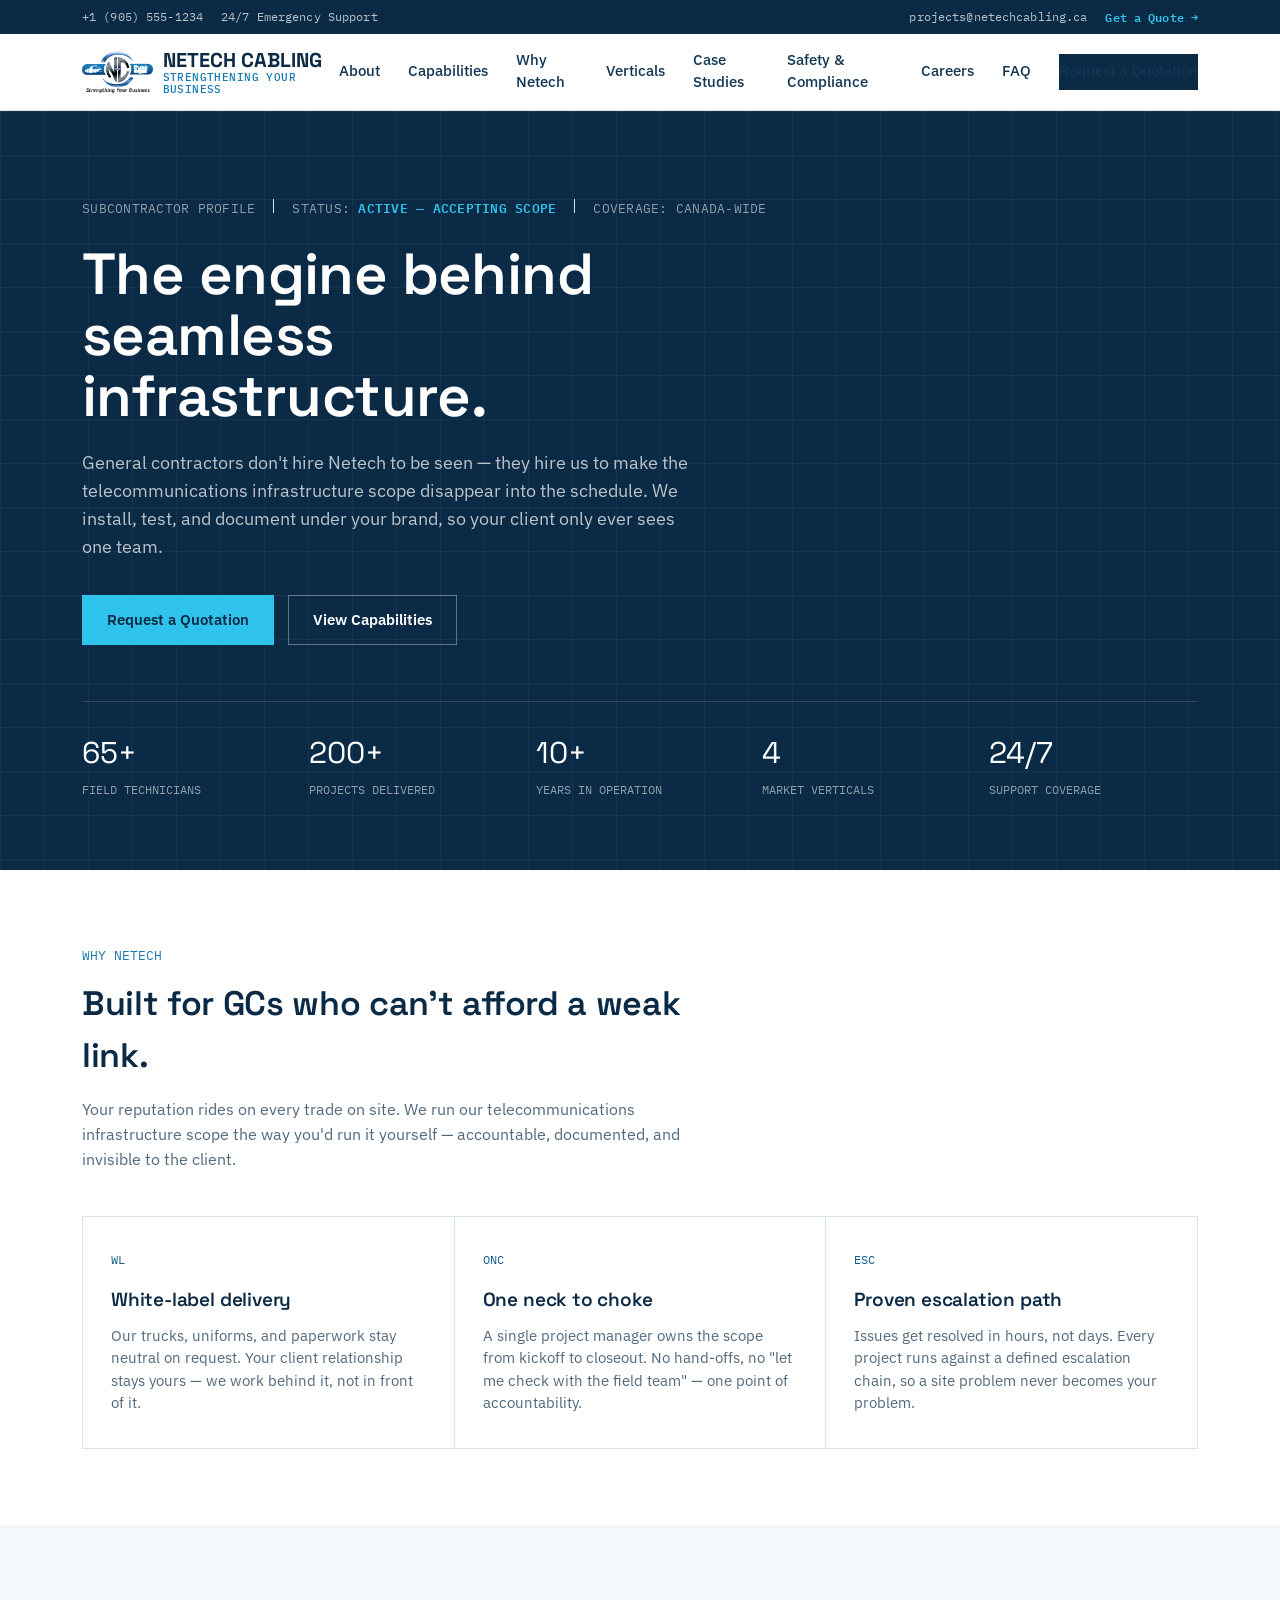
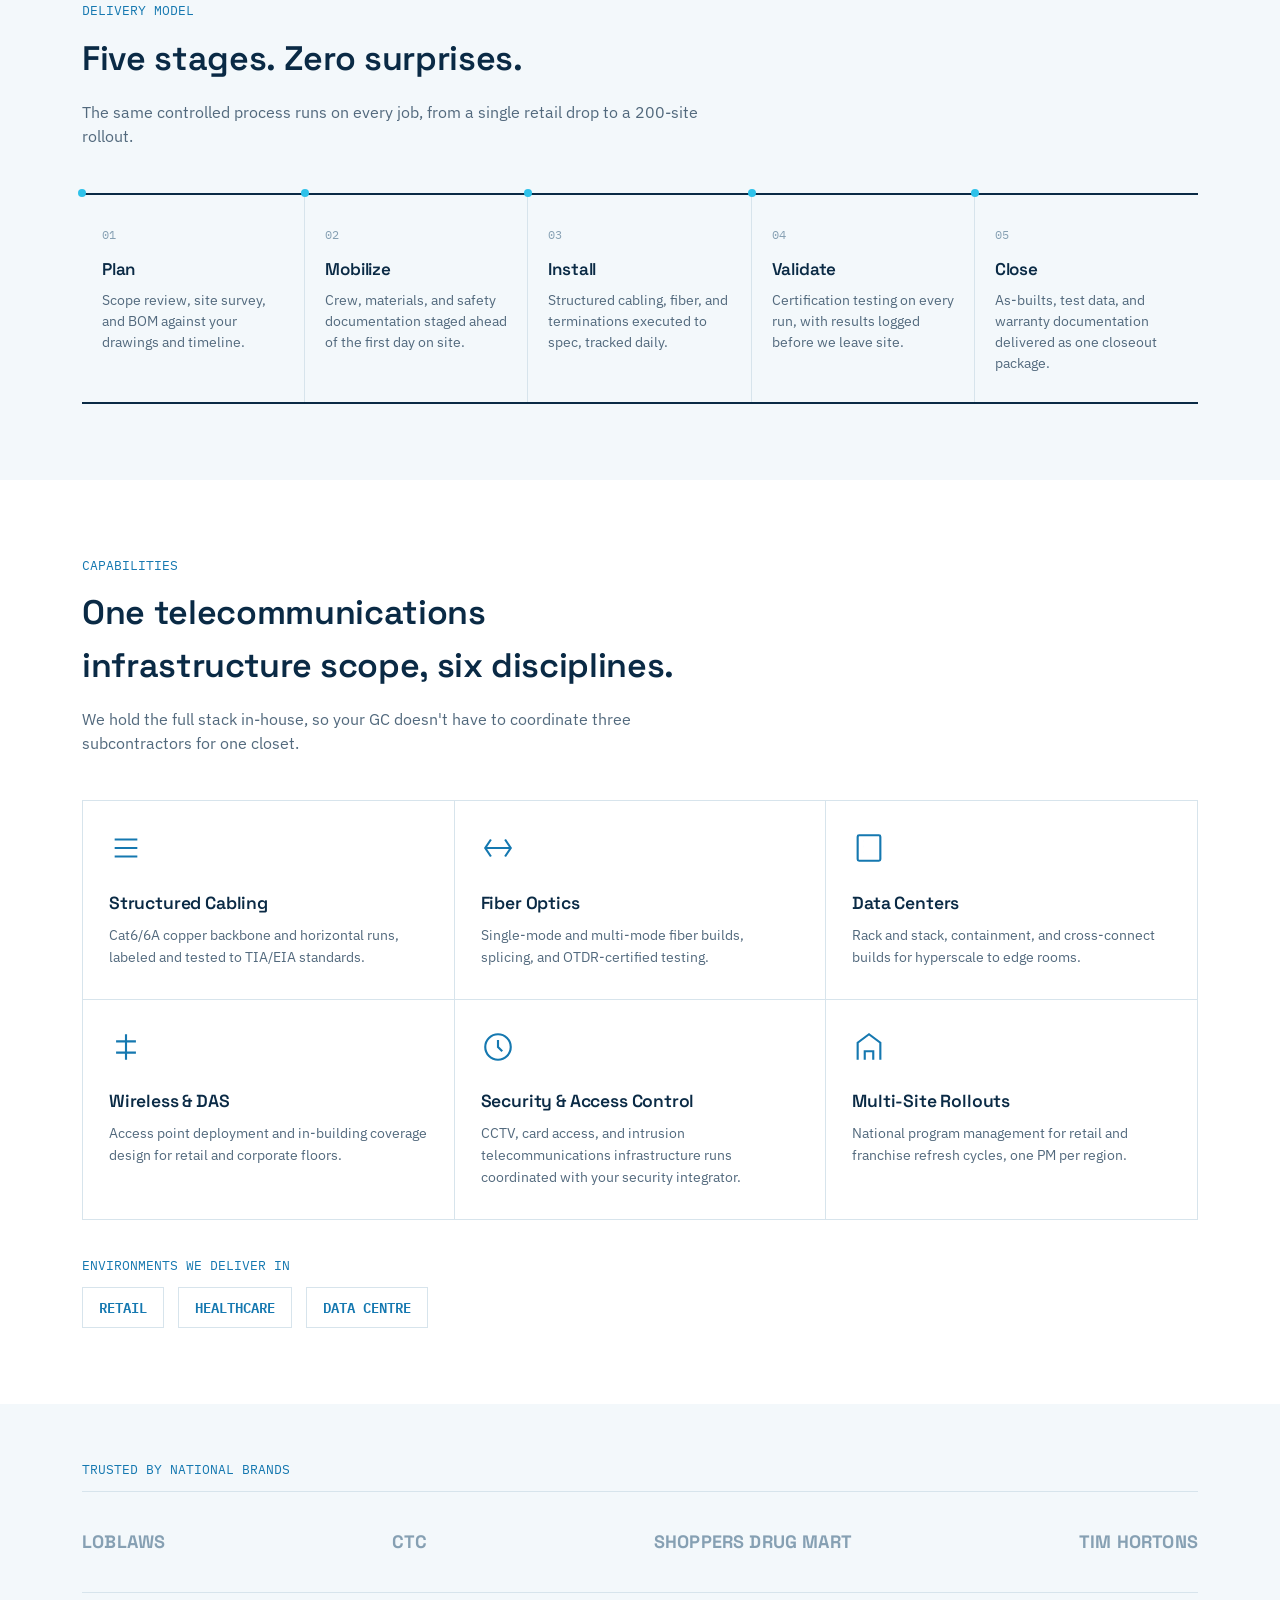
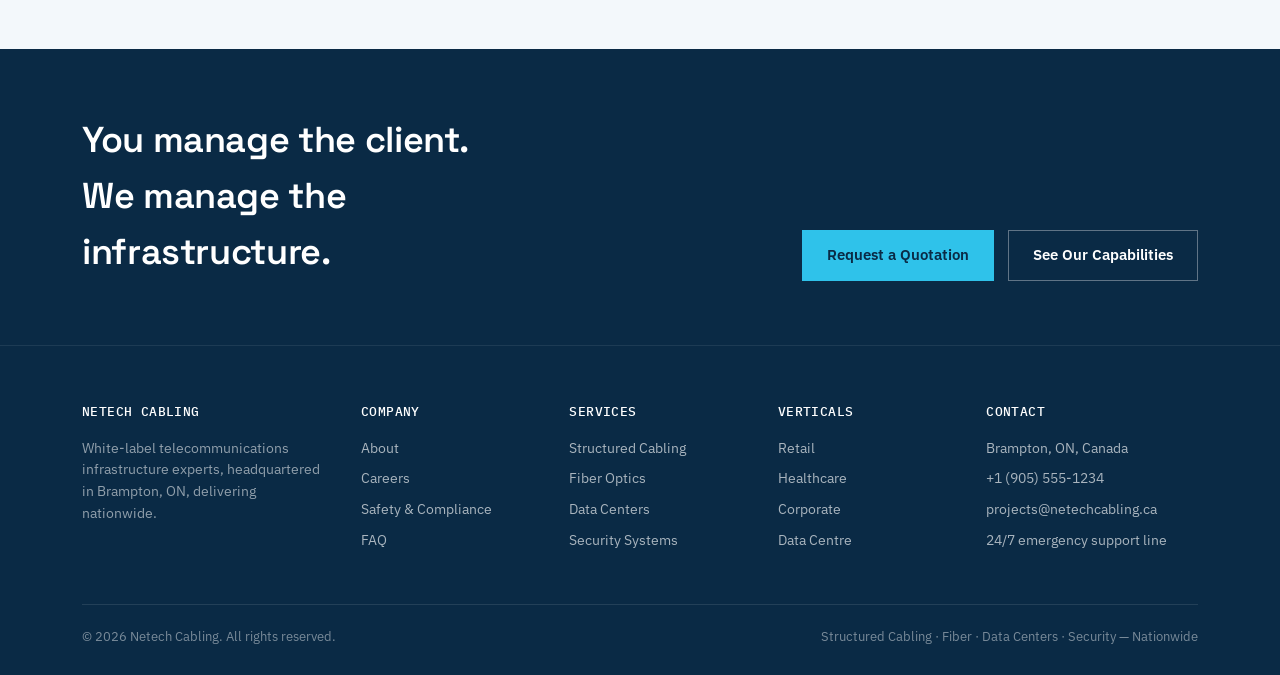
==== index.html @ c37683d0 "Add files via upload" ====
<!DOCTYPE html>
<html lang="en">
<head>
<meta charset="UTF-8">
<meta name="viewport" content="width=device-width, initial-scale=1.0">
<title>Netech Cabling — White-Label Telecommunications Infrastructure Experts | Nationwide</title>
<meta name="description" content="Netech Cabling is the white-label telecommunications infrastructure experts general contractors trust to disappear into their brand — structured cabling, fiber, and data infrastructure delivered by 65+ techs across Canada.">
<link rel="preconnect" href="https://fonts.googleapis.com">
<link href="https://fonts.googleapis.com/css2?family=Space+Grotesk:wght@500;600;700&family=IBM+Plex+Sans:wght@400;500;600&family=IBM+Plex+Mono:wght@400;500;600&display=swap" rel="stylesheet">
<link rel="stylesheet" href="styles.css">
</head>
<body>

<div class="top-bar">
  <div class="wrap">
    <span class="tb-left"><a href="tel:+19055551234">+1 (905) 555-1234</a><span>24/7 Emergency Support</span></span>
    <span class="tb-right"><a href="mailto:projects@netechcabling.ca">projects@netechcabling.ca</a><a href="contact.html" class="tb-quote">Get a Quote →</a></span>
  </div>
</div>

<header class="site-header">
  <div class="wrap nav-row">
    <a href="index.html" class="logo">
      <img src="assets/netech-logo.png" alt="Netech Cabling logo" class="logo-mark">
      <span class="logo-block">NETECH CABLING<span class="sub">STRENGTHENING YOUR BUSINESS</span></span>
    </a>
    <nav class="main-nav">
      <a href="about.html">About</a>
      <a href="capabilities.html">Capabilities</a>
      <a href="why-netech.html">Why Netech</a>
      <a href="verticals.html">Verticals</a>
      <a href="case-studies.html">Case Studies</a>
      <a href="safety-compliance.html">Safety &amp; Compliance</a>
      <a href="careers.html">Careers</a>
      <a href="faq.html">FAQ</a>
      <a href="contact.html" class="nav-cta">Request a Quotation</a>
    </nav>
    <button class="nav-toggle" aria-label="Toggle menu"></button>
  </div>
</header>

<!-- HERO -->
<section class="hero">
  <div class="grid-overlay"></div>
  <div class="wrap hero-inner">
    <div class="spec-line eyebrow-spec">
      <span>SUBCONTRACTOR&nbsp;PROFILE</span><span class="tick"></span>
      <span>STATUS: <b>ACTIVE — ACCEPTING SCOPE</b></span><span class="tick"></span>
      <span>COVERAGE: CANADA-WIDE</span>
    </div>
    <h1>The engine behind seamless infrastructure.</h1>
    <p class="lede">General contractors don't hire Netech to be seen — they hire us to make the telecommunications infrastructure scope disappear into the schedule. We install, test, and document under your brand, so your client only ever sees one team.</p>
    <div class="hero-ctas">
      <a href="contact.html" class="btn btn-primary">Request a Quotation</a>
      <a href="capabilities.html" class="btn btn-outline">View Capabilities</a>
    </div>

    <div class="metrics">
      <div><div class="m-num">65+</div><div class="m-label">FIELD TECHNICIANS</div></div>
      <div><div class="m-num">200+</div><div class="m-label">PROJECTS DELIVERED</div></div>
      <div><div class="m-num">10+</div><div class="m-label">YEARS IN OPERATION</div></div>
      <div><div class="m-num">4</div><div class="m-label">MARKET VERTICALS</div></div>
      <div><div class="m-num">24/7</div><div class="m-label">SUPPORT COVERAGE</div></div>
    </div>
  </div>
</section>

<!-- WHY NETECH -->
<section>
  <div class="wrap">
    <div class="sec-head">
      <span class="eyebrow">WHY NETECH</span>
      <h2>Built for GCs who can't afford a weak link.</h2>
      <p>Your reputation rides on every trade on site. We run our telecommunications infrastructure scope the way you'd run it yourself — accountable, documented, and invisible to the client.</p>
    </div>
    <div class="value-grid">
      <div class="value-cell">
        <span class="idx">WL</span>
        <h3>White-label delivery</h3>
        <p>Our trucks, uniforms, and paperwork stay neutral on request. Your client relationship stays yours — we work behind it, not in front of it.</p>
      </div>
      <div class="value-cell">
        <span class="idx">ONC</span>
        <h3>One neck to choke</h3>
        <p>A single project manager owns the scope from kickoff to closeout. No hand-offs, no "let me check with the field team" — one point of accountability.</p>
      </div>
      <div class="value-cell">
        <span class="idx">ESC</span>
        <h3>Proven escalation path</h3>
        <p>Issues get resolved in hours, not days. Every project runs against a defined escalation chain, so a site problem never becomes your problem.</p>
      </div>
    </div>
  </div>
</section>

<!-- DELIVERY MODEL -->
<section class="bg-off">
  <div class="wrap">
    <div class="sec-head">
      <span class="eyebrow">DELIVERY MODEL</span>
      <h2>Five stages. Zero surprises.</h2>
      <p>The same controlled process runs on every job, from a single retail drop to a 200-site rollout.</p>
    </div>
    <div class="process-rail">
      <div class="process-track">
        <div class="process-step"><div class="dot"></div><span class="step-no">01</span><h3>Plan</h3><p>Scope review, site survey, and BOM against your drawings and timeline.</p></div>
        <div class="process-step"><div class="dot"></div><span class="step-no">02</span><h3>Mobilize</h3><p>Crew, materials, and safety documentation staged ahead of the first day on site.</p></div>
        <div class="process-step"><div class="dot"></div><span class="step-no">03</span><h3>Install</h3><p>Structured cabling, fiber, and terminations executed to spec, tracked daily.</p></div>
        <div class="process-step"><div class="dot"></div><span class="step-no">04</span><h3>Validate</h3><p>Certification testing on every run, with results logged before we leave site.</p></div>
        <div class="process-step"><div class="dot"></div><span class="step-no">05</span><h3>Close</h3><p>As-builts, test data, and warranty documentation delivered as one closeout package.</p></div>
      </div>
    </div>
  </div>
</section>

<!-- CAPABILITIES -->
<section>
  <div class="wrap">
    <div class="sec-head">
      <span class="eyebrow">CAPABILITIES</span>
      <h2>One telecommunications infrastructure scope, six disciplines.</h2>
      <p>We hold the full stack in-house, so your GC doesn't have to coordinate three subcontractors for one closet.</p>
    </div>
    <div class="cap-grid">
      <div class="cap-card">
        <svg class="ico" viewBox="0 0 24 24" fill="none" stroke="currentColor" stroke-width="1.5"><path d="M4 6h16M4 12h16M4 18h16"/></svg>
        <h3>Structured Cabling</h3><p>Cat6/6A copper backbone and horizontal runs, labeled and tested to TIA/EIA standards.</p>
      </div>
      <div class="cap-card">
        <svg class="ico" viewBox="0 0 24 24" fill="none" stroke="currentColor" stroke-width="1.5"><path d="M3 12h18M7 6l-4 6 4 6M17 6l4 6-4 6"/></svg>
        <h3>Fiber Optics</h3><p>Single-mode and multi-mode fiber builds, splicing, and OTDR-certified testing.</p>
      </div>
      <div class="cap-card">
        <svg class="ico" viewBox="0 0 24 24" fill="none" stroke="currentColor" stroke-width="1.5"><rect x="4" y="3" width="16" height="18" rx="1"/><path d="M8 7h.01M8 11h.01M8 15h.01"/></svg>
        <h3>Data Centers</h3><p>Rack and stack, containment, and cross-connect builds for hyperscale to edge rooms.</p>
      </div>
      <div class="cap-card">
        <svg class="ico" viewBox="0 0 24 24" fill="none" stroke="currentColor" stroke-width="1.5"><path d="M12 3v18M5 8h14M5 16h14"/></svg>
        <h3>Wireless &amp; DAS</h3><p>Access point deployment and in-building coverage design for retail and corporate floors.</p>
      </div>
      <div class="cap-card">
        <svg class="ico" viewBox="0 0 24 24" fill="none" stroke="currentColor" stroke-width="1.5"><circle cx="12" cy="12" r="9"/><path d="M12 7v5l3 3"/></svg>
        <h3>Security &amp; Access Control</h3><p>CCTV, card access, and intrusion telecommunications infrastructure runs coordinated with your security integrator.</p>
      </div>
      <div class="cap-card">
        <svg class="ico" viewBox="0 0 24 24" fill="none" stroke="currentColor" stroke-width="1.5"><path d="M4 21V9l8-6 8 6v12"/><path d="M9 21v-6h6v6"/></svg>
        <h3>Multi-Site Rollouts</h3><p>National program management for retail and franchise refresh cycles, one PM per region.</p>
      </div>
    </div>

    <div style="margin-top:36px;">
      <span class="eyebrow">ENVIRONMENTS WE DELIVER IN</span>
      <div class="badge-row">
        <span class="badge">RETAIL</span>
        <span class="badge">HEALTHCARE</span>
        <span class="badge">DATA CENTRE</span>
      </div>
    </div>
  </div>
</section>

<!-- SOCIAL PROOF -->
<section class="section-tight bg-off">
  <div class="wrap">
    <span class="eyebrow">TRUSTED BY NATIONAL BRANDS</span>
    <div class="logo-strip">
      <span class="lg">LOBLAWS</span>
      <span class="lg">CTC</span>
      <span class="lg">SHOPPERS DRUG MART</span>
      <span class="lg">TIM HORTONS</span>
    </div>
  </div>
</section>

<!-- FINAL CTA -->
<section class="cta-band">
  <div class="wrap cta-band-inner">
    <h2>You manage the client. We manage the infrastructure.</h2>
    <div class="hero-ctas" style="margin-top:0;">
      <a href="contact.html" class="btn btn-primary">Request a Quotation</a>
      <a href="capabilities.html" class="btn btn-outline">See Our Capabilities</a>
    </div>
  </div>
</section>

<footer>
  <div class="wrap">
    <div class="foot-grid">
      <div>
        <h4>NETECH CABLING</h4>
        <p style="color:rgba(255,255,255,0.55);font-size:14px;max-width:32ch;">White-label telecommunications infrastructure experts, headquartered in Brampton, ON, delivering nationwide.</p>
      </div>
      <div>
        <h4>COMPANY</h4>
        <ul><li><a href="about.html">About</a></li><li><a href="careers.html">Careers</a></li><li><a href="safety-compliance.html">Safety &amp; Compliance</a></li><li><a href="faq.html">FAQ</a></li></ul>
      </div>
      <div>
        <h4>SERVICES</h4>
        <ul><li><a href="capabilities.html">Structured Cabling</a></li><li><a href="capabilities.html">Fiber Optics</a></li><li><a href="capabilities.html">Data Centers</a></li><li><a href="capabilities.html">Security Systems</a></li></ul>
      </div>
      <div>
        <h4>VERTICALS</h4>
        <ul><li><a href="verticals.html">Retail</a></li><li><a href="verticals.html">Healthcare</a></li><li><a href="verticals.html">Corporate</a></li><li><a href="verticals.html">Data Centre</a></li></ul>
      </div>
      <div>
        <h4>CONTACT</h4>
        <ul>
          <li>Brampton, ON, Canada</li>
          <li><a href="tel:+19055551234">+1 (905) 555-1234</a></li>
          <li><a href="mailto:projects@netechcabling.ca">projects@netechcabling.ca</a></li>
          <li>24/7 emergency support line</li>
        </ul>
      </div>
    </div>
    <div class="foot-bottom">
      <span>© 2026 Netech Cabling. All rights reserved.</span>
      <span>Structured Cabling · Fiber · Data Centers · Security — Nationwide</span>
    </div>
  </div>
</footer>

<div class="mobile-bar">
  <a href="contact.html">Request a Quotation</a>
  <a href="tel:+19055551234">Call Now</a>
</div>

<script src="script.js"></script>
</body>
</html>
---- styles.css ----
/* ============================================================
   NETECH CABLING — Design System
   Concept: engineering schematic / as-built drawing.
   The site borrows the visual language of the network riser
   diagrams and cut-sheets Netech's own techs produce on site —
   ruled title blocks, coordinate labels, patch-panel grids —
   applied to a clean enterprise-blue surface.
   ============================================================ */

:root{
  /* Color — derived from the Netech mark: deep navy body, engineered-blue
     mid tones, and the bright cyan highlight lifted straight off the logo's
     centre sweep. */
  --ink:        #0A2A45;   /* deep navy — headers, dark panels */
  --ink-soft:   #123655;
  --steel:      #1578B0;   /* primary brand blue, matches logo ring */
  --steel-deep: #0E5C8A;
  --slate:      #52697D;   /* secondary text */
  --slate-soft: #86A0B3;
  --line:       #D7E4EC;   /* hairline / grid */
  --line-soft:  #E8F1F6;
  --paper:      #FFFFFF;
  --paper-off:  #F3F8FB;
  --signal:     #2FC2EA;   /* bright cyan highlight accent, lifted from the logo */
  --signal-soft:#D3F1FA;
  --ok:         #2E7D5B;

  /* Type */
  --f-head: "Space Grotesk", "Arial Narrow", sans-serif;
  --f-body: "IBM Plex Sans", "Segoe UI", sans-serif;
  --f-mono: "IBM Plex Mono", "Courier New", monospace;

  --maxw: 1180px;
}

*{box-sizing:border-box;}
html{scroll-behavior:smooth;}
body{
  margin:0;
  font-family:var(--f-body);
  color:var(--ink);
  background:var(--paper);
  font-size:16px;
  line-height:1.55;
  -webkit-font-smoothing:antialiased;
}
img{max-width:100%;display:block;}
a{color:inherit;text-decoration:none;}
h1,h2,h3,h4{font-family:var(--f-head);margin:0;font-weight:600;letter-spacing:-0.01em;}
p{margin:0 0 1em 0;color:var(--slate);max-width:62ch;}
ul{margin:0;padding:0;list-style:none;}
button{font-family:inherit;cursor:pointer;}

@media (prefers-reduced-motion: reduce){
  *{animation-duration:0.001ms !important;transition-duration:0.001ms !important;}
}

.wrap{max-width:var(--maxw);margin:0 auto;padding:0 32px;}
@media (max-width:720px){.wrap{padding:0 20px;}}

/* ---------- coordinate / title-block chrome ---------- */
.spec-line{
  font-family:var(--f-mono);
  font-size:12.5px;
  letter-spacing:0.02em;
  color:var(--slate-soft);
  display:flex;
  gap:18px;
  flex-wrap:wrap;
}
.spec-line span{white-space:nowrap;}
.spec-line b{color:var(--steel);font-weight:600;}

.tick{
  width:1px;height:14px;background:var(--line);
  display:inline-block;
}

/* ---------- top utility bar ---------- */
.top-bar{
  background:var(--ink);color:rgba(255,255,255,0.72);
  font-family:var(--f-mono);font-size:12px;letter-spacing:0.01em;
}
.top-bar .wrap{
  display:flex;justify-content:space-between;align-items:center;height:34px;gap:16px;
}
.top-bar a{color:inherit;}
.top-bar a:hover{color:#fff;}
.top-bar .tb-left, .top-bar .tb-right{display:flex;align-items:center;gap:18px;}
.top-bar .tb-quote{color:var(--signal);font-weight:600;}
@media (max-width:720px){.top-bar{display:none;}}

/* ---------- header / nav ---------- */
.site-header{
  position:sticky;top:0;z-index:50;
  background:rgba(255,255,255,0.94);
  backdrop-filter:blur(6px);
  border-bottom:1px solid var(--line);
}
.nav-row{
  display:flex;align-items:center;justify-content:space-between;
  height:76px;
}
.logo{
  font-family:var(--f-head);font-weight:700;font-size:20px;color:var(--ink);
  display:flex;align-items:center;gap:10px;
}
.logo-mark{
  height:42px;width:auto;flex:none;
}
.logo .sub{
  font-family:var(--f-mono);font-size:10.5px;color:var(--steel);
  font-weight:500;letter-spacing:0.04em;display:block;margin-top:1px;
}
.logo-block{display:flex;flex-direction:column;line-height:1.1;}

.main-nav{display:flex;align-items:center;gap:28px;}
.main-nav a{
  font-size:14.5px;color:var(--ink-soft);font-weight:500;
  padding:6px 0;border-bottom:2px solid transparent;
}
.main-nav a:hover, .main-nav a.active{border-bottom-color:var(--steel);color:var(--steel);}
.nav-cta{
  background:var(--ink);color:#fff;padding:10px 18px;
  font-size:14px;font-weight:600;white-space:nowrap;
}
.nav-cta:hover{background:var(--steel);}
.nav-toggle{display:none;background:none;border:none;padding:8px;}
.nav-toggle span, .nav-toggle::before, .nav-toggle::after{content:"";display:block;width:22px;height:2px;background:var(--ink);margin:5px 0;}

@media (max-width:1180px) and (min-width:921px){
  .main-nav{gap:13px;}
  .main-nav a{font-size:13px;}
  .nav-cta{padding:9px 11px;}
  .logo{font-size:18px;}
  .logo-mark{height:38px;}
}

@media (max-width:920px){
  .main-nav{
    position:fixed;top:76px;left:0;right:0;bottom:0;
    background:#fff;flex-direction:column;align-items:flex-start;
    padding:24px 24px;gap:4px;
    transform:translateX(100%);transition:transform .28s ease;
    overflow-y:auto;
  }
  .main-nav.open{transform:translateX(0);}
  .main-nav a{width:100%;padding:14px 0;border-bottom:1px solid var(--line-soft);}
  .main-nav .nav-cta{margin-top:14px;text-align:center;}
  .nav-toggle{display:block;}
}

/* ---------- mobile sticky action bar ---------- */
.mobile-bar{
  display:none;position:fixed;left:0;right:0;bottom:0;z-index:60;
  grid-template-columns:1fr 1fr;
  border-top:1px solid var(--line);
}
.mobile-bar a{
  text-align:center;padding:14px 8px;font-size:14px;font-weight:600;
}
.mobile-bar a:first-child{background:var(--ink);color:#fff;}
.mobile-bar a:last-child{background:var(--signal);color:var(--ink);}
@media (max-width:720px){
  .mobile-bar{display:grid;}
  body{padding-bottom:56px;}
}

/* ---------- hero ---------- */
.hero{
  background:var(--ink);
  color:#fff;
  position:relative;
  overflow:hidden;
  padding:88px 0 72px;
}
.hero .grid-overlay{
  position:absolute;inset:0;
  background-image:
    linear-gradient(rgba(255,255,255,0.045) 1px, transparent 1px),
    linear-gradient(90deg, rgba(255,255,255,0.045) 1px, transparent 1px);
  background-size:44px 44px;
  pointer-events:none;
}
.hero-inner{position:relative;z-index:1;}
.hero .eyebrow-spec{margin-bottom:26px;color:rgba(255,255,255,0.55);}
.hero .eyebrow-spec b{color:var(--signal);}
.hero h1{
  font-size:clamp(34px,5.2vw,58px);
  line-height:1.05;
  max-width:16ch;
  color:#fff;
}
.hero .lede{
  color:rgba(255,255,255,0.72);
  font-size:18px;max-width:56ch;margin-top:22px;
}
.hero-ctas{display:flex;gap:14px;margin-top:34px;flex-wrap:wrap;}
.btn{
  display:inline-block;padding:13px 24px;font-weight:600;font-size:14.5px;
  border:1px solid transparent;
}
.btn-primary{background:var(--signal);color:var(--ink);}
.btn-primary:hover{background:#c47c22;}
.btn-outline{border-color:rgba(255,255,255,0.35);color:#fff;}
.btn-outline:hover{border-color:#fff;}
.btn-dark{background:var(--ink);color:#fff;}
.btn-dark:hover{background:var(--steel);}
.btn-steel{background:var(--steel);color:#fff;}
.btn-steel:hover{background:var(--steel-deep);}

/* metrics strip */
.metrics{
  margin-top:56px;
  border-top:1px solid rgba(255,255,255,0.14);
  padding-top:28px;
  display:grid;grid-template-columns:repeat(5,1fr);gap:18px;
}
.metrics .m-num{font-family:var(--f-head);font-size:clamp(22px,2.6vw,30px);color:#fff;}
.metrics .m-label{font-family:var(--f-mono);font-size:11.5px;color:rgba(255,255,255,0.55);margin-top:4px;}
@media (max-width:860px){.metrics{grid-template-columns:repeat(2,1fr);}}

/* light hero for interior pages */
.hero-light{
  background:var(--paper-off);
  color:var(--ink);
  padding:72px 0 56px;
  border-bottom:1px solid var(--line);
}
.hero-light .grid-overlay{
  background-image:
    linear-gradient(rgba(15,29,46,0.035) 1px, transparent 1px),
    linear-gradient(90deg, rgba(15,29,46,0.035) 1px, transparent 1px);
}
.hero-light h1{color:var(--ink);max-width:20ch;font-size:clamp(30px,4.4vw,46px);}
.hero-light .lede{color:var(--slate);}
.trust-bar{
  margin-top:34px;padding-top:24px;border-top:1px solid var(--line);
}

/* ---------- section shell ---------- */
section{padding:76px 0;}
.section-tight{padding:56px 0;}
.sec-head{max-width:640px;margin-bottom:44px;}
.sec-head h2{font-size:clamp(24px,3vw,34px);}
.sec-head p{margin-top:14px;font-size:16px;}
.on-dark{background:var(--ink);color:#fff;}
.on-dark p{color:rgba(255,255,255,0.68);}
.on-dark .sec-head h2{color:#fff;}
.on-steel{background:var(--steel-deep);color:#fff;}
.on-steel p{color:rgba(255,255,255,0.75);}
.bg-off{background:var(--paper-off);}

/* ---------- why / value grid ---------- */
.value-grid{display:grid;grid-template-columns:repeat(3,1fr);gap:1px;background:var(--line);border:1px solid var(--line);}
.value-cell{background:#fff;padding:34px 28px;}
.value-cell .idx{font-family:var(--f-mono);font-size:12px;color:var(--steel-deep);margin-bottom:16px;display:block;}
.value-cell h3{font-size:19px;margin-bottom:10px;}
.value-cell p{font-size:14.5px;margin:0;}
@media (max-width:860px){.value-grid{grid-template-columns:1fr;}}
.section-link{margin-top:22px;}
.section-link a{font-family:var(--f-mono);font-size:13px;color:var(--steel-deep);font-weight:600;}
.section-link a:hover{color:var(--ink);}

/* ---------- executive summary ---------- */
.executive-hero{
  background:var(--ink);color:#fff;position:relative;overflow:hidden;
  padding:76px 0 54px;
}
.executive-hero .grid-overlay{
  position:absolute;inset:0;pointer-events:none;
  background-image:
    linear-gradient(rgba(255,255,255,0.04) 1px, transparent 1px),
    linear-gradient(90deg, rgba(255,255,255,0.04) 1px, transparent 1px);
  background-size:44px 44px;
}
.executive-hero .eyebrow-spec{margin-bottom:28px;color:rgba(255,255,255,0.55);}
.executive-hero .eyebrow-spec b{color:var(--signal);}
.executive-hero-grid{display:grid;grid-template-columns:minmax(0,1.55fr) minmax(300px,.8fr);gap:64px;align-items:end;}
.executive-hero h1{font-size:clamp(34px,4.8vw,56px);line-height:1.06;max-width:17ch;color:#fff;}
.executive-hero .lede{color:rgba(255,255,255,.72);font-size:18px;max-width:60ch;margin-top:22px;}
.confidence-card{border:1px solid rgba(255,255,255,.2);background:rgba(255,255,255,.045);padding:28px;}
.confidence-card .eyebrow{color:var(--signal);}
.confidence-statement{font-family:var(--f-head);font-size:20px;line-height:1.38;color:#fff;margin:0 0 28px;}
.confidence-note{display:block;border-top:1px solid rgba(255,255,255,.15);padding-top:18px;font-family:var(--f-mono);font-size:12px;line-height:1.6;color:rgba(255,255,255,.56);}
.executive-hero .trust-bar{border-color:rgba(255,255,255,.14);color:rgba(255,255,255,.58);}

.executive-intro-grid{display:grid;grid-template-columns:.8fr 1.2fr;gap:80px;align-items:start;}
.executive-intro-grid h2,.selection-grid h2{font-size:clamp(28px,3.5vw,40px);line-height:1.13;max-width:15ch;}
.executive-copy p{font-size:18px;line-height:1.7;max-width:68ch;}
.executive-copy p:last-child{margin-bottom:0;}

.executive-pillars .eyebrow{color:var(--signal);}
.pillar-grid{display:grid;grid-template-columns:repeat(4,1fr);gap:1px;background:rgba(255,255,255,.16);border:1px solid rgba(255,255,255,.16);}
.pillar-card{background:var(--ink);padding:30px 26px;}
.pillar-no{display:block;font-family:var(--f-mono);font-size:12px;color:var(--signal);margin-bottom:34px;}
.pillar-card h3{font-size:19px;line-height:1.3;color:#fff;margin-bottom:12px;}
.pillar-card p{font-size:14.5px;color:rgba(255,255,255,.62);margin:0;}

.delivery-table{border-top:2px solid var(--ink);border-bottom:2px solid var(--ink);}
.delivery-row{display:grid;grid-template-columns:.7fr 1.55fr .9fr;border-bottom:1px solid var(--line);}
.delivery-row:last-child{border-bottom:none;}
.delivery-row > div{padding:25px 24px;border-right:1px solid var(--line);}
.delivery-row > div:last-child{border-right:none;}
.delivery-stage span,.delivery-outcome span{display:block;font-family:var(--f-mono);font-size:11px;color:var(--steel);margin-bottom:8px;}
.delivery-stage strong{font-family:var(--f-head);font-size:18px;}
.delivery-detail{color:var(--slate);font-size:15px;}
.delivery-outcome{font-size:14px;color:var(--ink);font-weight:500;}

.selection-grid{display:grid;grid-template-columns:.85fr 1.15fr;gap:80px;align-items:start;}
.selection-lede{font-size:18px;line-height:1.7;margin-bottom:28px;}
.selection-list{border-top:2px solid var(--ink);}
.selection-list li{display:grid;grid-template-columns:44px 1fr;gap:14px;padding:22px 0;border-bottom:1px solid var(--line);}
.selection-list li > span{font-family:var(--f-mono);font-size:12px;color:var(--steel);padding-top:3px;}
.selection-list strong{font-family:var(--f-head);font-size:17px;}
.selection-list p{font-size:14.5px;margin:6px 0 0;}

@media (max-width:900px){
  .executive-hero-grid,.executive-intro-grid,.selection-grid{grid-template-columns:1fr;gap:36px;}
  .confidence-card{max-width:620px;}
  .pillar-grid{grid-template-columns:1fr 1fr;}
  .delivery-row{grid-template-columns:1fr;}
  .delivery-row > div{border-right:none;border-bottom:1px solid var(--line);}
  .delivery-row > div:last-child{border-bottom:none;}
}
@media (max-width:560px){
  .executive-hero{padding:60px 0 44px;}
  .pillar-grid{grid-template-columns:1fr;}
  .confidence-card{padding:23px 20px;}
}

/* ---------- delivery model / process rail ---------- */
.process-rail{position:relative;}
.process-track{
  display:grid;grid-template-columns:repeat(5,1fr);
  border-top:2px solid var(--ink);border-bottom:2px solid var(--ink);
}
.process-step{
  padding:26px 20px 28px;border-right:1px solid var(--line);position:relative;
}
.process-step:last-child{border-right:none;}
.process-step .step-no{
  font-family:var(--f-mono);font-size:12px;color:var(--slate-soft);
}
.process-step h3{font-size:17px;margin:10px 0 8px;}
.process-step p{font-size:13.5px;margin:0;}
.process-step .dot{
  position:absolute;top:-2px;left:0;width:8px;height:8px;background:var(--signal);
  transform:translate(-50%,-50%);border-radius:50%;
}
@media (max-width:860px){
  .process-track{grid-template-columns:1fr;}
  .process-step{border-right:none;border-bottom:1px solid var(--line);}
}

/* ---------- capability cards ---------- */
.cap-grid{display:grid;grid-template-columns:repeat(3,1fr);gap:1px;background:var(--line);border:1px solid var(--line);}
.cap-card{background:#fff;padding:30px 26px;}
.cap-card .ico{width:34px;height:34px;color:var(--steel);margin-bottom:18px;}
.cap-card h3{font-size:17.5px;margin-bottom:8px;}
.cap-card p{font-size:14px;margin:0;}
@media (max-width:860px){.cap-grid{grid-template-columns:1fr 1fr;}}
@media (max-width:560px){.cap-grid{grid-template-columns:1fr;}}

/* environment badges */
.badge-row{display:flex;gap:14px;flex-wrap:wrap;}
.badge{
  border:1px solid var(--line);padding:9px 16px;font-size:13.5px;font-weight:600;
  font-family:var(--f-mono);color:var(--steel);
}

/* ---------- logo strip ---------- */
.logo-strip{
  display:flex;align-items:center;justify-content:space-between;flex-wrap:wrap;gap:28px;
  padding:36px 0;border-top:1px solid var(--line);border-bottom:1px solid var(--line);
}
.logo-strip .lg{
  font-family:var(--f-head);font-weight:700;font-size:18px;color:var(--slate-soft);
  letter-spacing:0.01em;
}

/* ---------- final CTA banner ---------- */
.cta-band{
  background:var(--ink);color:#fff;padding:64px 0;text-align:left;
  position:relative;overflow:hidden;
}
.cta-band h2{font-size:clamp(24px,3.4vw,36px);max-width:18ch;color:#fff;}
.cta-band-inner{display:flex;justify-content:space-between;align-items:flex-end;gap:24px;flex-wrap:wrap;}

/* ---------- footer ---------- */
footer{background:var(--ink);color:rgba(255,255,255,0.65);padding:56px 0 28px;border-top:1px solid rgba(255,255,255,0.08);}
.foot-grid{display:grid;grid-template-columns:1.4fr 1fr 1fr 1fr 1.2fr;gap:32px;}
.foot-grid h4{color:#fff;font-size:13px;font-family:var(--f-mono);font-weight:500;margin-bottom:16px;letter-spacing:0.03em;}
.foot-grid li{margin-bottom:9px;font-size:14px;}
.foot-grid a:hover{color:#fff;}
.foot-bottom{
  margin-top:44px;padding-top:22px;border-top:1px solid rgba(255,255,255,0.1);
  display:flex;justify-content:space-between;flex-wrap:wrap;gap:12px;
  font-size:12.5px;color:rgba(255,255,255,0.45);
}
@media (max-width:860px){.foot-grid{grid-template-columns:1fr 1fr;}}
@media (max-width:560px){.foot-grid{grid-template-columns:1fr;}}

/* ---------- generic content blocks ---------- */
.two-col{display:grid;grid-template-columns:1fr 1fr;gap:56px;align-items:start;}
@media (max-width:860px){.two-col{grid-template-columns:1fr;gap:36px;}}

.diagram-frame{
  border:1px solid var(--line);background:var(--paper-off);padding:22px;
}
.diagram-frame svg{width:100%;height:auto;display:block;}

.stat-list{display:grid;grid-template-columns:1fr 1fr;gap:22px;margin-top:28px;}
.stat-list .st{border-top:2px solid var(--ink);padding-top:10px;}
.stat-list .st b{display:block;font-family:var(--f-head);font-size:24px;}
.stat-list .st span{font-size:12.5px;color:var(--slate-soft);font-family:var(--f-mono);}

.divider{height:1px;background:var(--line);margin:0;}

/* pills / tags */
.tag{
  display:inline-block;border:1px solid var(--line);padding:5px 12px;
  font-family:var(--f-mono);font-size:12px;color:var(--slate);margin:0 8px 8px 0;
}

/* case study card */
.case-card{border:1px solid var(--line);}
.case-card .cc-top{padding:28px 28px 22px;border-bottom:1px solid var(--line);}
.case-card .cc-client{font-family:var(--f-mono);font-size:12px;color:var(--steel);margin-bottom:10px;}
.case-card h3{font-size:20px;margin-bottom:12px;}
.case-card .cc-body{padding:22px 28px 28px;}
.case-card .cc-stats{display:flex;gap:24px;margin-top:18px;flex-wrap:wrap;}
.case-card .cc-stats div b{display:block;font-family:var(--f-head);font-size:20px;color:var(--ink);}
.case-card .cc-stats div span{font-size:11.5px;font-family:var(--f-mono);color:var(--slate-soft);}
.case-grid{display:grid;grid-template-columns:1fr 1fr;gap:24px;}
@media (max-width:860px){.case-grid{grid-template-columns:1fr;}}

/* forms */
.form-frame{border:1px solid var(--line);padding:36px;background:var(--paper-off);}
.f-row{display:grid;grid-template-columns:1fr 1fr;gap:18px;margin-bottom:18px;}
@media (max-width:560px){.f-row{grid-template-columns:1fr;}}
.f-field label{display:block;font-size:12.5px;font-family:var(--f-mono);color:var(--slate);margin-bottom:7px;}
.f-field input, .f-field select, .f-field textarea{
  width:100%;border:1px solid var(--line);padding:12px 14px;font-family:var(--f-body);
  font-size:14.5px;background:#fff;color:var(--ink);
}
.f-field input:focus, .f-field select:focus, .f-field textarea:focus{outline:2px solid var(--steel);outline-offset:1px;}
.f-full{grid-column:1/-1;}

/* faq */
.faq-item{border-bottom:1px solid var(--line);}
.faq-q{
  width:100%;text-align:left;background:none;border:none;padding:22px 0;
  display:flex;justify-content:space-between;align-items:center;gap:16px;
  font-family:var(--f-head);font-size:17px;color:var(--ink);
}
.faq-q .plus{font-family:var(--f-mono);font-size:20px;color:var(--steel);flex:none;transition:transform .2s ease;}
.faq-item.open .plus{transform:rotate(45deg);}
.faq-a{max-height:0;overflow:hidden;transition:max-height .25s ease;}
.faq-a p{padding-bottom:20px;margin:0;font-size:15px;}

/* checklist */
.check-list li{
  display:flex;gap:12px;padding:12px 0;border-bottom:1px solid var(--line-soft);font-size:14.5px;color:var(--slate);
}
.check-list li:last-child{border-bottom:none;}
.check-list svg{flex:none;width:18px;height:18px;color:var(--ok);margin-top:2px;}

/* job listing */
.job-row{
  display:flex;justify-content:space-between;align-items:center;gap:16px;
  padding:24px 0;border-bottom:1px solid var(--line);flex-wrap:wrap;
}
.job-row h3{font-size:18px;}
.job-row .job-meta{font-family:var(--f-mono);font-size:12.5px;color:var(--slate-soft);margin-top:6px;}

/* utility */
.mt-0{margin-top:0;}
.center{text-align:center;margin-left:auto;margin-right:auto;}
.eyebrow{font-family:var(--f-mono);font-size:12.5px;color:var(--steel);margin-bottom:12px;display:block;}
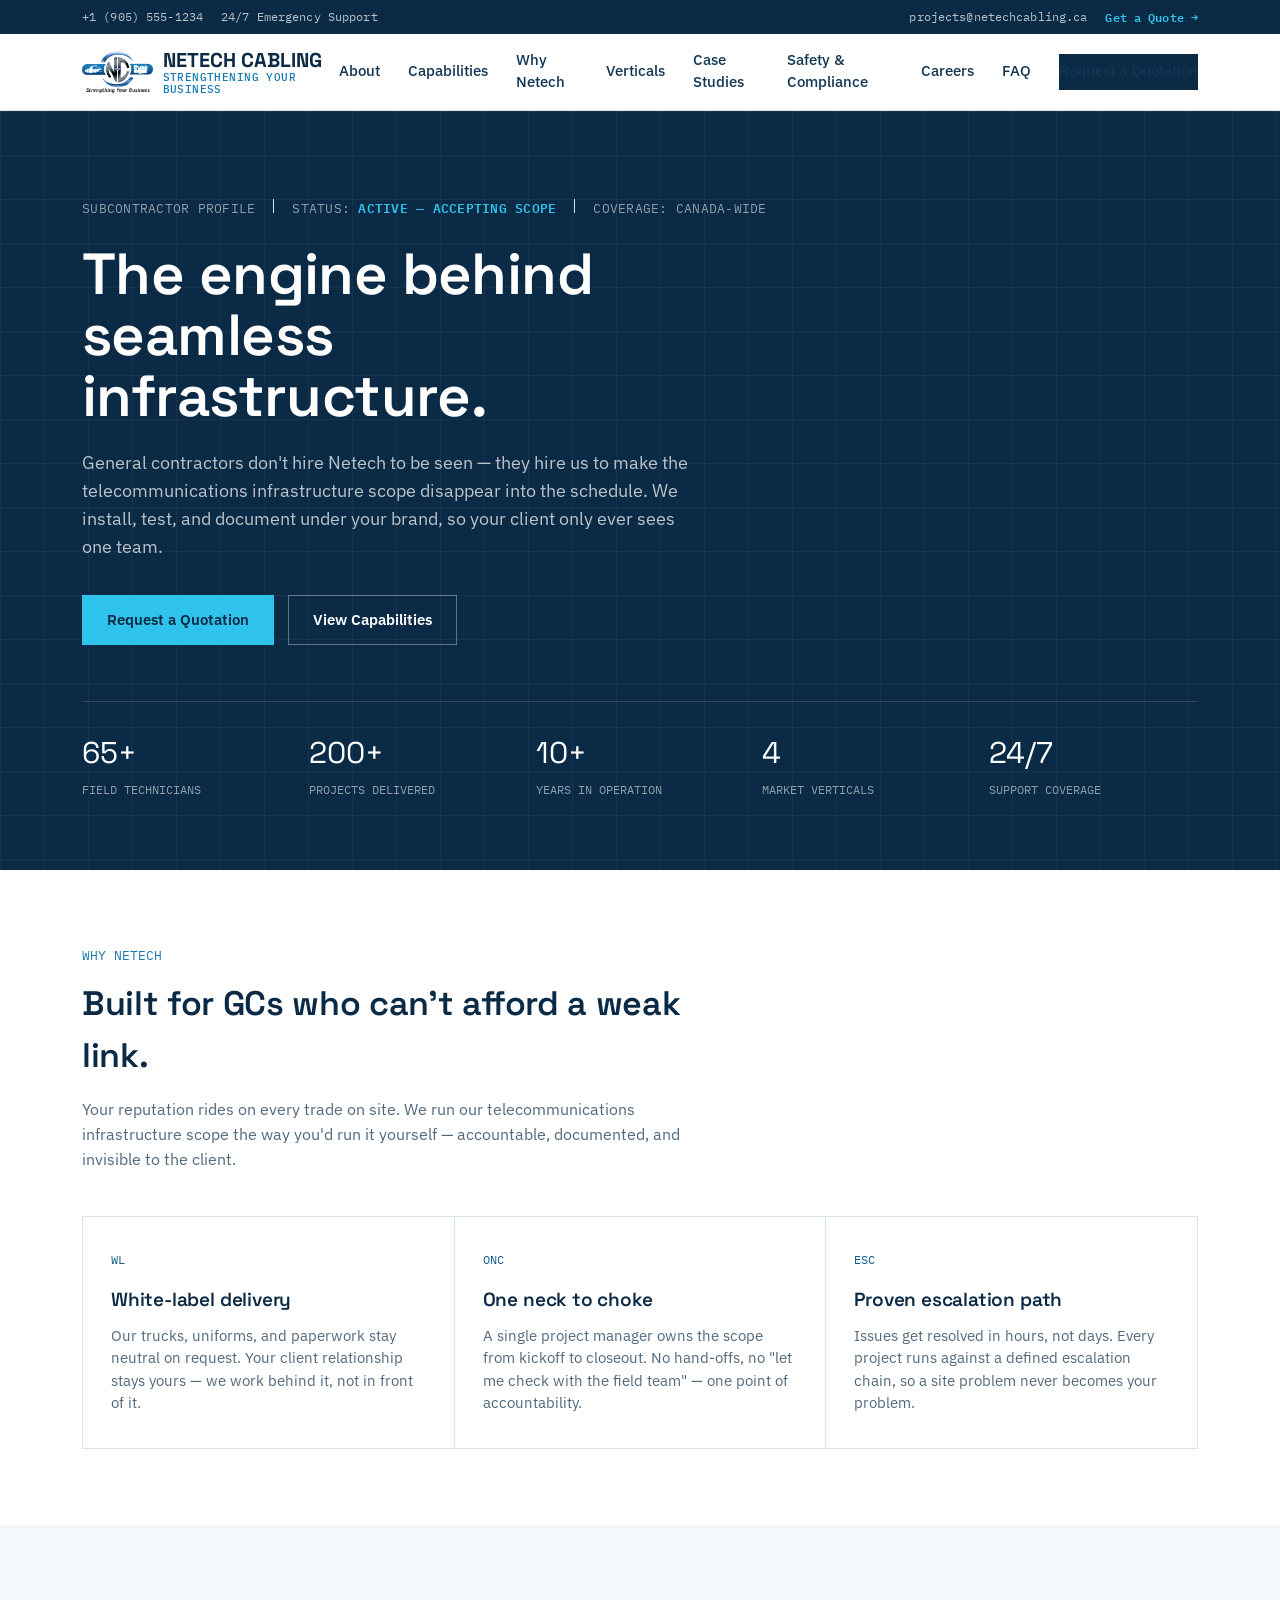
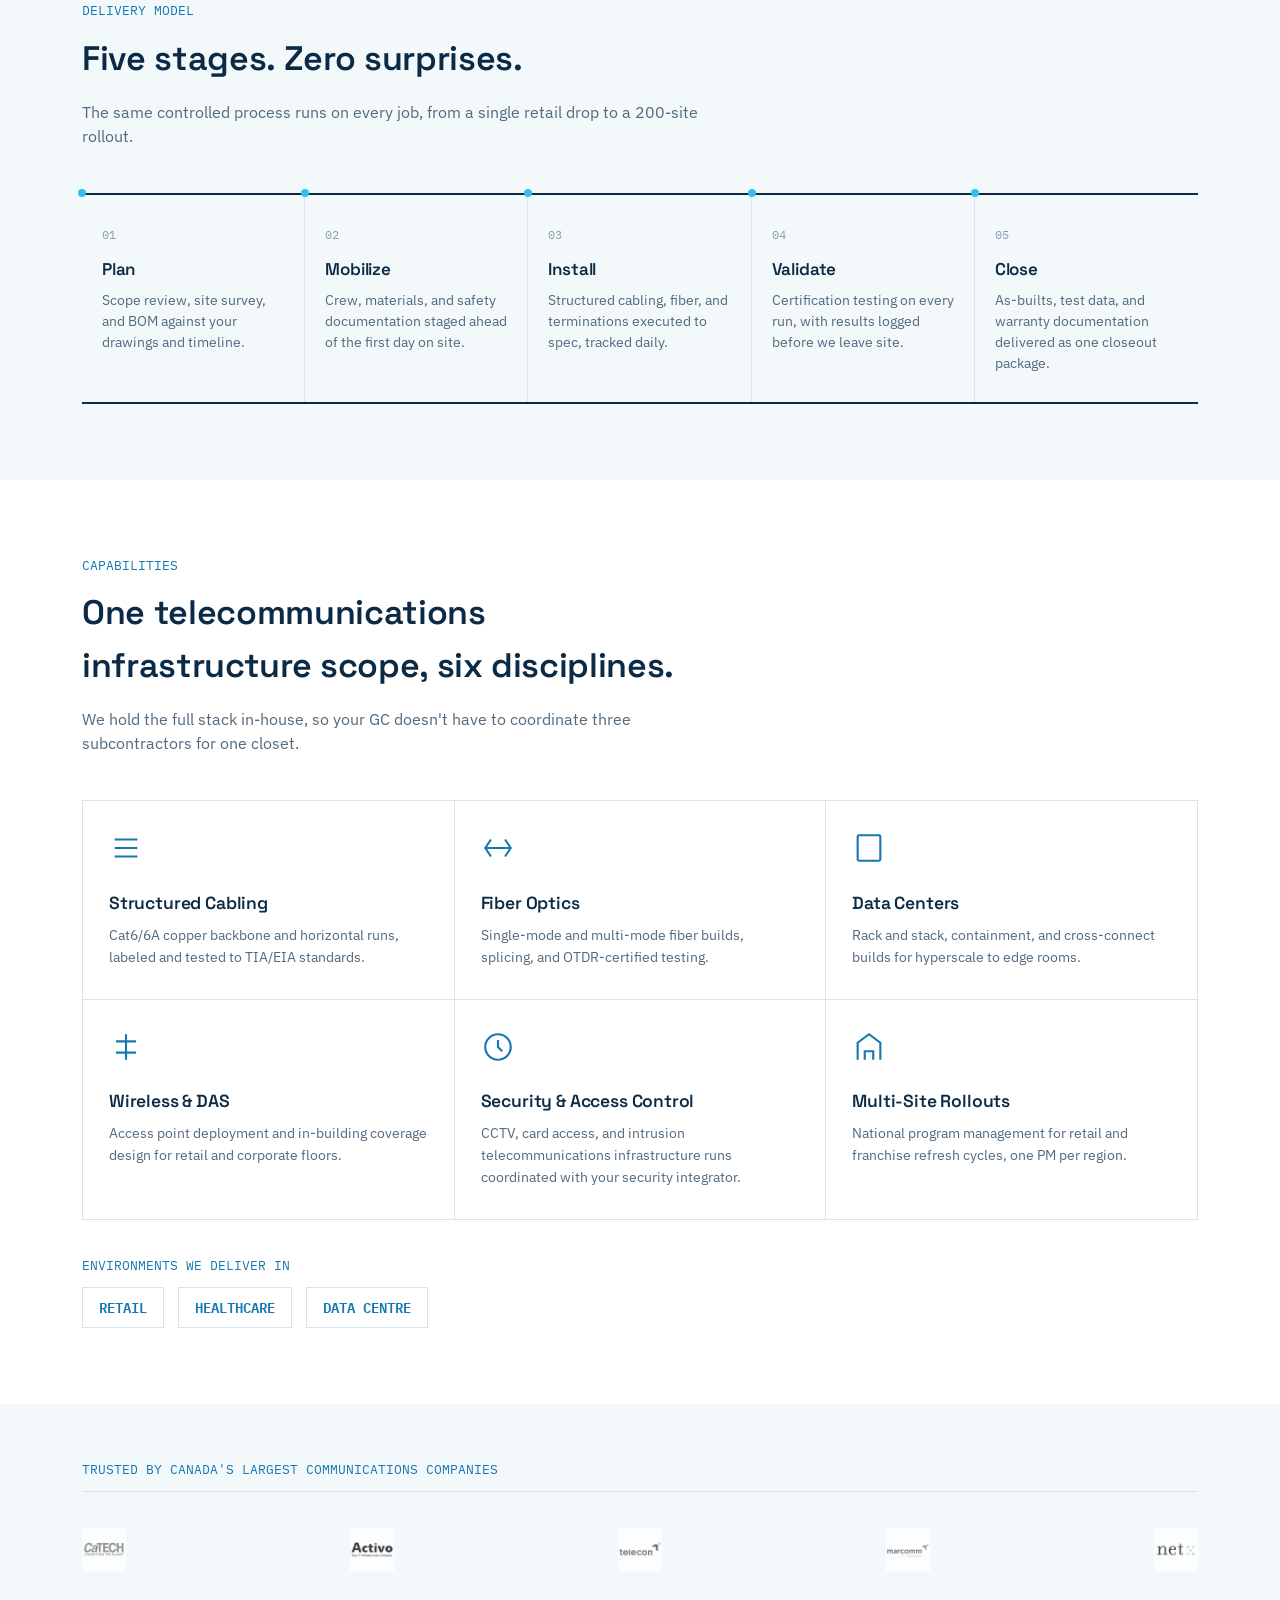
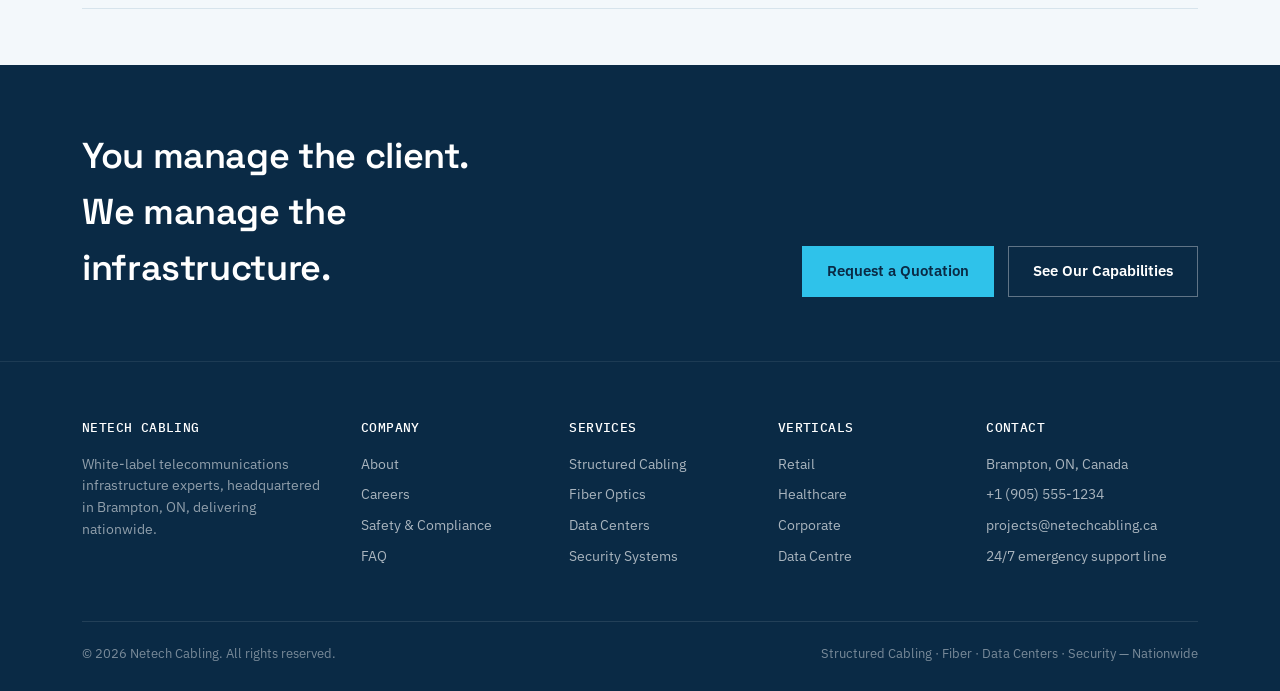
==== commit f730fef4: "Replace placeholder trusted-by logos with real partner logos Swaps the text-only brand names for act" ====
--- a/index.html
+++ b/index.html
@@ -162,12 +162,13 @@
 <!-- SOCIAL PROOF -->
 <section class="section-tight bg-off">
   <div class="wrap">
-    <span class="eyebrow">TRUSTED BY NATIONAL BRANDS</span>
+    <span class="eyebrow">TRUSTED BY CANADA'S LARGEST COMMUNICATIONS COMPANIES</span>
     <div class="logo-strip">
-      <span class="lg">LOBLAWS</span>
-      <span class="lg">CTC</span>
-      <span class="lg">SHOPPERS DRUG MART</span>
-      <span class="lg">TIM HORTONS</span>
+      <img src="assets/logos/catech-systems.jpg" alt="CaTECH Systems" class="lg-img">
+      <img src="assets/logos/activo-logo.jpg" alt="Activo" class="lg-img">
+      <img src="assets/logos/telecon-logo.jpg" alt="Telecon" class="lg-img">
+      <img src="assets/logos/marcomm.jpg" alt="Marcomm" class="lg-img">
+      <img src="assets/logos/net-logo.jpg" alt="net" class="lg-img">
     </div>
   </div>
 </section>
--- a/styles.css
+++ b/styles.css
@@ -378,6 +378,11 @@
   font-family:var(--f-head);font-weight:700;font-size:18px;color:var(--slate-soft);
   letter-spacing:0.01em;
 }
+.logo-strip .lg-img{
+  height:44px;width:auto;max-width:150px;object-fit:contain;
+  filter:grayscale(1);opacity:0.75;transition:filter .2s ease,opacity .2s ease;
+}
+.logo-strip .lg-img:hover{filter:grayscale(0);opacity:1;}
 
 /* ---------- final CTA banner ---------- */
 .cta-band{
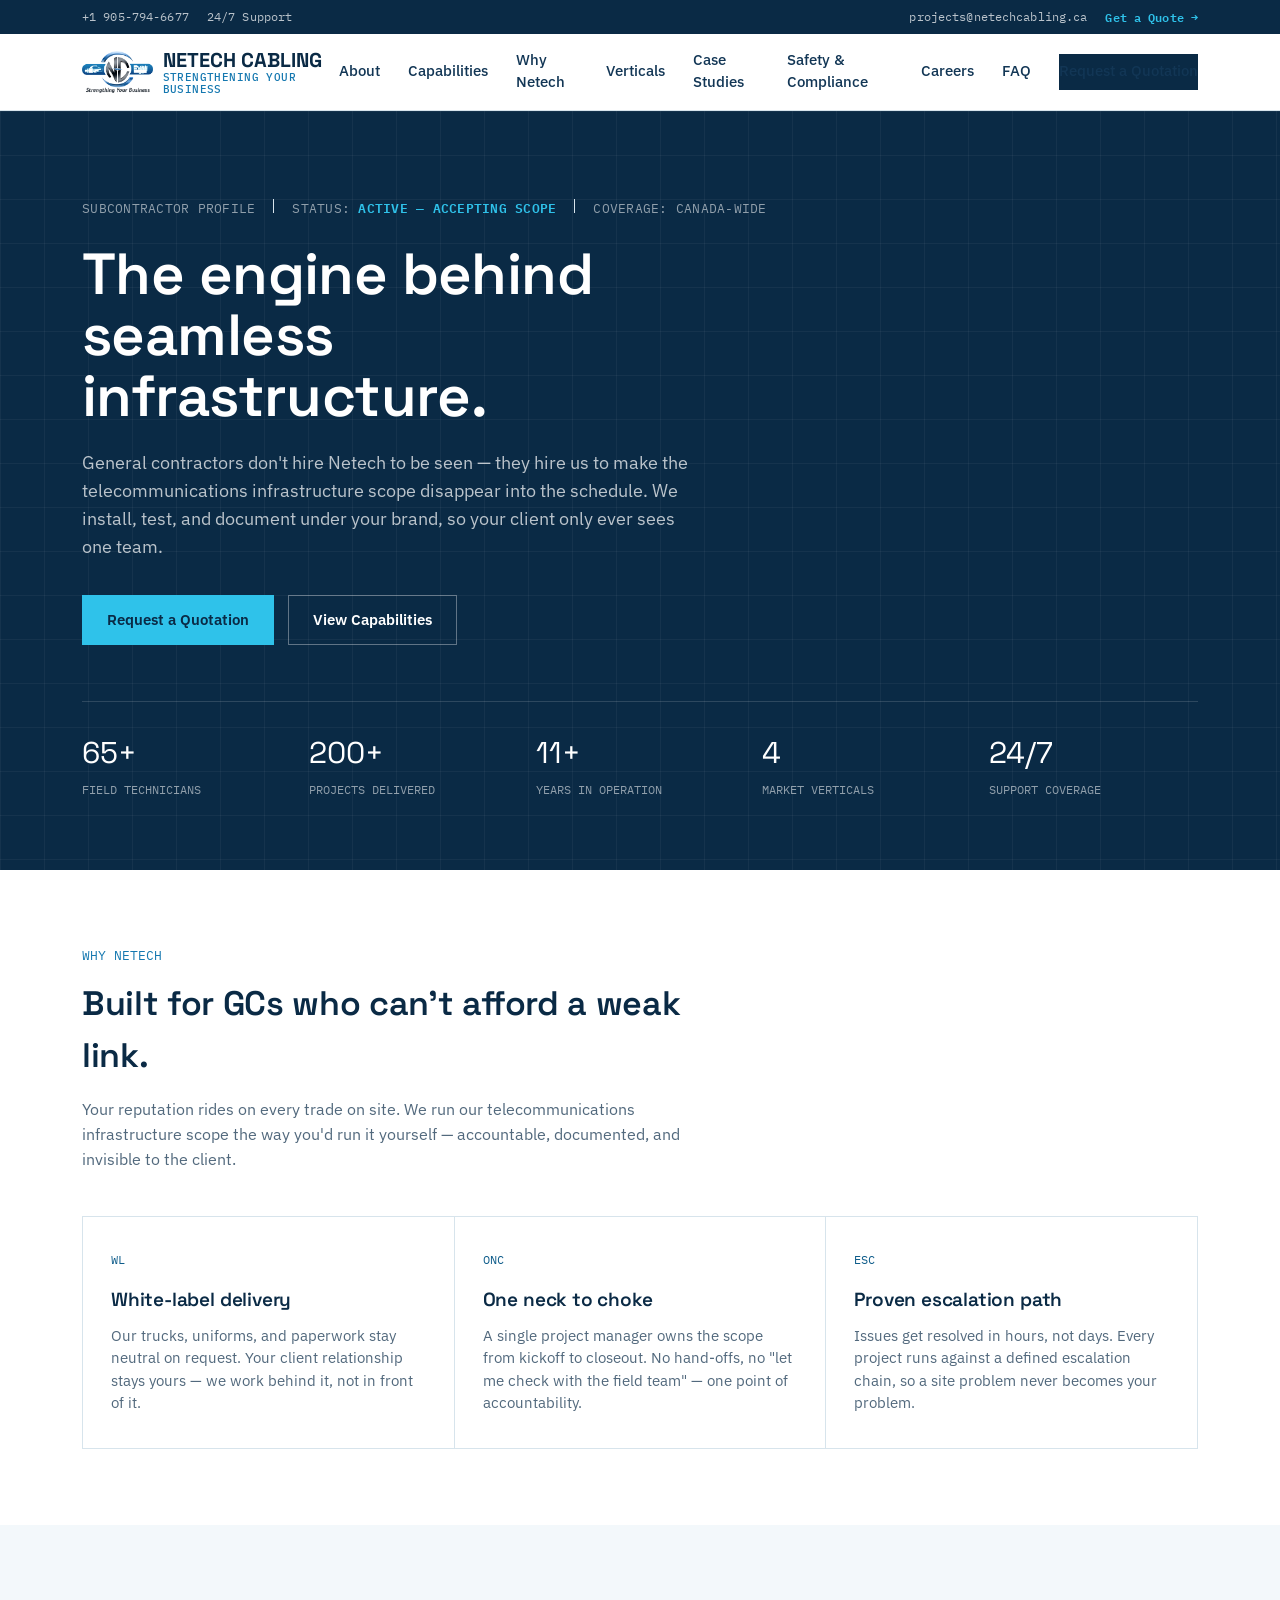
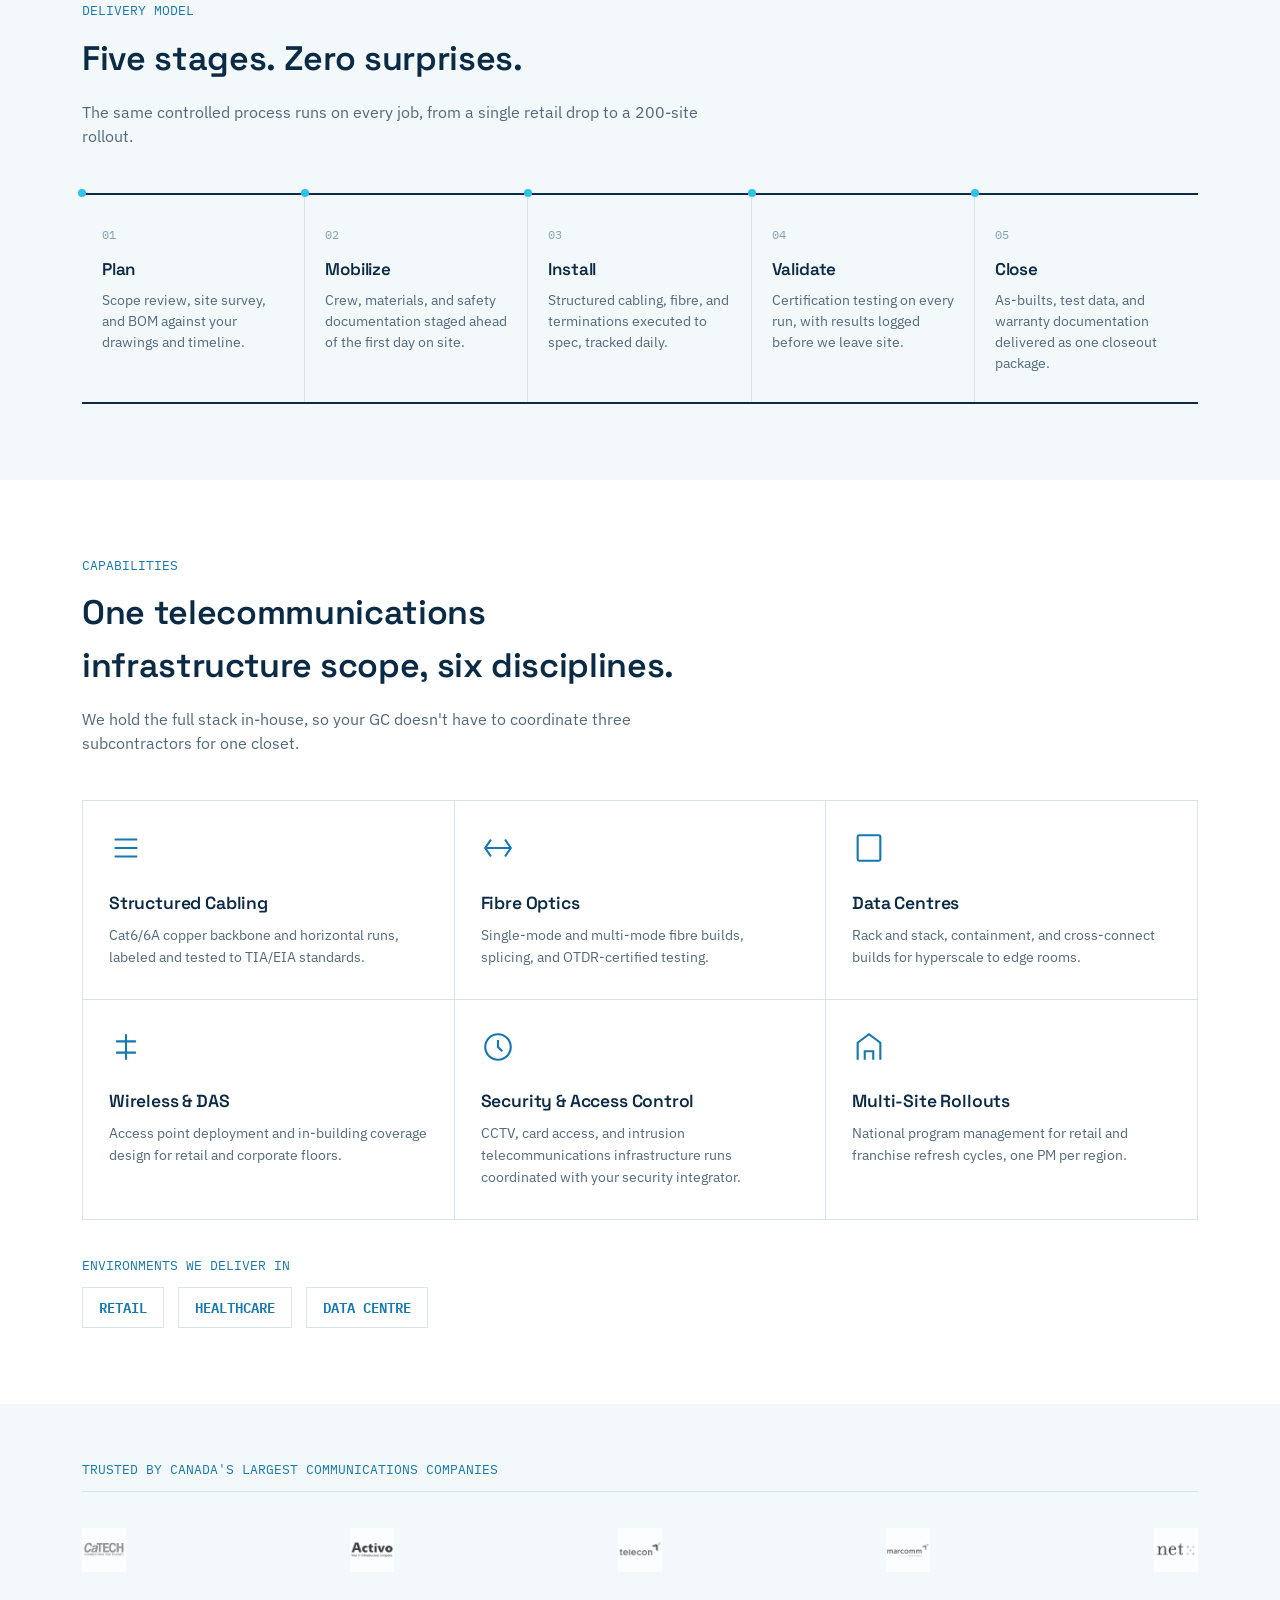
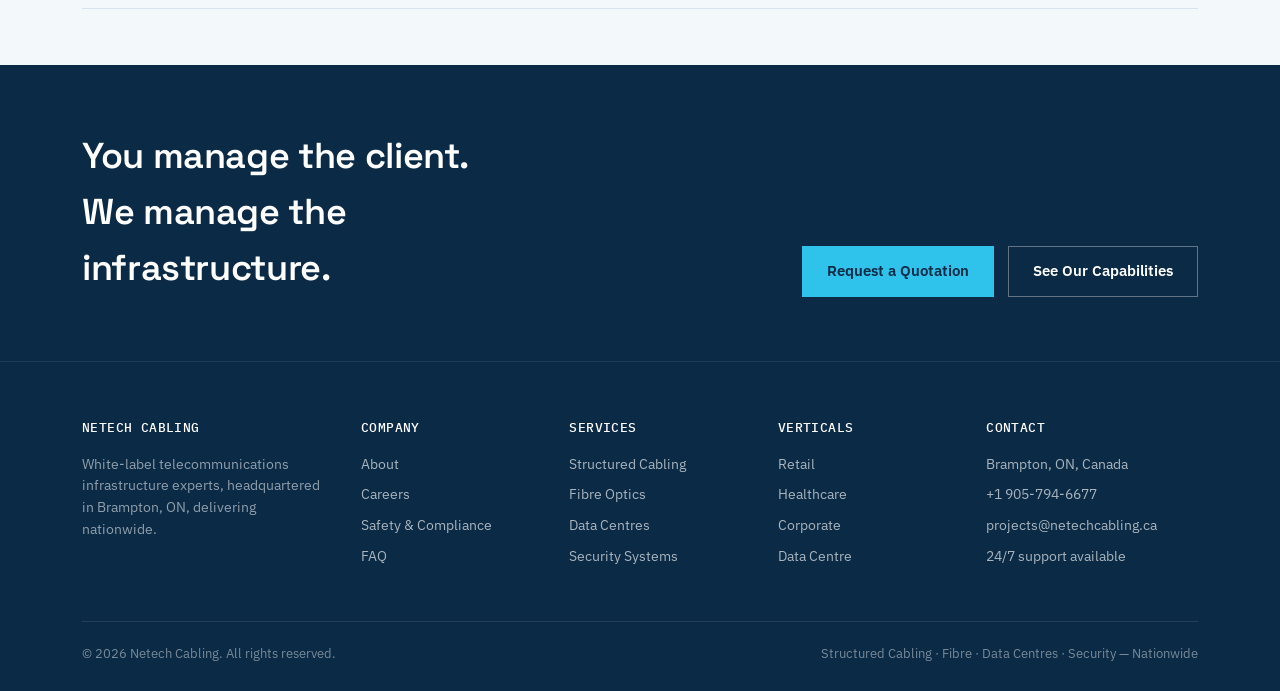
==== commit 183b50cd: "Sync confirmed NAP, spelling, and years-in-operation across all pages Propagates the corrections alr" ====
--- a/index.html
+++ b/index.html
@@ -4,7 +4,7 @@
 <meta charset="UTF-8">
 <meta name="viewport" content="width=device-width, initial-scale=1.0">
 <title>Netech Cabling — White-Label Telecommunications Infrastructure Experts | Nationwide</title>
-<meta name="description" content="Netech Cabling is the white-label telecommunications infrastructure experts general contractors trust to disappear into their brand — structured cabling, fiber, and data infrastructure delivered by 65+ techs across Canada.">
+<meta name="description" content="Netech Cabling is the white-label telecommunications infrastructure experts general contractors trust to disappear into their brand — structured cabling, fibre, and data infrastructure delivered by 65+ techs across Canada.">
 <link rel="preconnect" href="https://fonts.googleapis.com">
 <link href="https://fonts.googleapis.com/css2?family=Space+Grotesk:wght@500;600;700&family=IBM+Plex+Sans:wght@400;500;600&family=IBM+Plex+Mono:wght@400;500;600&display=swap" rel="stylesheet">
 <link rel="stylesheet" href="styles.css">
@@ -13,7 +13,7 @@
 
 <div class="top-bar">
   <div class="wrap">
-    <span class="tb-left"><a href="tel:+19055551234">+1 (905) 555-1234</a><span>24/7 Emergency Support</span></span>
+    <span class="tb-left"><a href="tel:+19057946677">+1 905-794-6677</a><span>24/7 Support</span></span>
     <span class="tb-right"><a href="mailto:projects@netechcabling.ca">projects@netechcabling.ca</a><a href="contact.html" class="tb-quote">Get a Quote →</a></span>
   </div>
 </div>
@@ -58,7 +58,7 @@
     <div class="metrics">
       <div><div class="m-num">65+</div><div class="m-label">FIELD TECHNICIANS</div></div>
       <div><div class="m-num">200+</div><div class="m-label">PROJECTS DELIVERED</div></div>
-      <div><div class="m-num">10+</div><div class="m-label">YEARS IN OPERATION</div></div>
+      <div><div class="m-num">11+</div><div class="m-label">YEARS IN OPERATION</div></div>
       <div><div class="m-num">4</div><div class="m-label">MARKET VERTICALS</div></div>
       <div><div class="m-num">24/7</div><div class="m-label">SUPPORT COVERAGE</div></div>
     </div>
@@ -105,7 +105,7 @@
       <div class="process-track">
         <div class="process-step"><div class="dot"></div><span class="step-no">01</span><h3>Plan</h3><p>Scope review, site survey, and BOM against your drawings and timeline.</p></div>
         <div class="process-step"><div class="dot"></div><span class="step-no">02</span><h3>Mobilize</h3><p>Crew, materials, and safety documentation staged ahead of the first day on site.</p></div>
-        <div class="process-step"><div class="dot"></div><span class="step-no">03</span><h3>Install</h3><p>Structured cabling, fiber, and terminations executed to spec, tracked daily.</p></div>
+        <div class="process-step"><div class="dot"></div><span class="step-no">03</span><h3>Install</h3><p>Structured cabling, fibre, and terminations executed to spec, tracked daily.</p></div>
         <div class="process-step"><div class="dot"></div><span class="step-no">04</span><h3>Validate</h3><p>Certification testing on every run, with results logged before we leave site.</p></div>
         <div class="process-step"><div class="dot"></div><span class="step-no">05</span><h3>Close</h3><p>As-builts, test data, and warranty documentation delivered as one closeout package.</p></div>
       </div>
@@ -128,11 +128,11 @@
       </div>
       <div class="cap-card">
         <svg class="ico" viewBox="0 0 24 24" fill="none" stroke="currentColor" stroke-width="1.5"><path d="M3 12h18M7 6l-4 6 4 6M17 6l4 6-4 6"/></svg>
-        <h3>Fiber Optics</h3><p>Single-mode and multi-mode fiber builds, splicing, and OTDR-certified testing.</p>
+        <h3>Fibre Optics</h3><p>Single-mode and multi-mode fibre builds, splicing, and OTDR-certified testing.</p>
       </div>
       <div class="cap-card">
         <svg class="ico" viewBox="0 0 24 24" fill="none" stroke="currentColor" stroke-width="1.5"><rect x="4" y="3" width="16" height="18" rx="1"/><path d="M8 7h.01M8 11h.01M8 15h.01"/></svg>
-        <h3>Data Centers</h3><p>Rack and stack, containment, and cross-connect builds for hyperscale to edge rooms.</p>
+        <h3>Data Centres</h3><p>Rack and stack, containment, and cross-connect builds for hyperscale to edge rooms.</p>
       </div>
       <div class="cap-card">
         <svg class="ico" viewBox="0 0 24 24" fill="none" stroke="currentColor" stroke-width="1.5"><path d="M12 3v18M5 8h14M5 16h14"/></svg>
@@ -197,7 +197,7 @@
       </div>
       <div>
         <h4>SERVICES</h4>
-        <ul><li><a href="capabilities.html">Structured Cabling</a></li><li><a href="capabilities.html">Fiber Optics</a></li><li><a href="capabilities.html">Data Centers</a></li><li><a href="capabilities.html">Security Systems</a></li></ul>
+        <ul><li><a href="capabilities.html">Structured Cabling</a></li><li><a href="capabilities.html">Fibre Optics</a></li><li><a href="capabilities.html">Data Centres</a></li><li><a href="capabilities.html">Security Systems</a></li></ul>
       </div>
       <div>
         <h4>VERTICALS</h4>
@@ -207,22 +207,22 @@
         <h4>CONTACT</h4>
         <ul>
           <li>Brampton, ON, Canada</li>
-          <li><a href="tel:+19055551234">+1 (905) 555-1234</a></li>
+          <li><a href="tel:+19057946677">+1 905-794-6677</a></li>
           <li><a href="mailto:projects@netechcabling.ca">projects@netechcabling.ca</a></li>
-          <li>24/7 emergency support line</li>
+          <li>24/7 support available</li>
         </ul>
       </div>
     </div>
     <div class="foot-bottom">
       <span>© 2026 Netech Cabling. All rights reserved.</span>
-      <span>Structured Cabling · Fiber · Data Centers · Security — Nationwide</span>
+      <span>Structured Cabling · Fibre · Data Centres · Security — Nationwide</span>
     </div>
   </div>
 </footer>
 
 <div class="mobile-bar">
   <a href="contact.html">Request a Quotation</a>
-  <a href="tel:+19055551234">Call Now</a>
+  <a href="tel:+19057946677">Call Now</a>
 </div>
 
 <script src="script.js"></script>
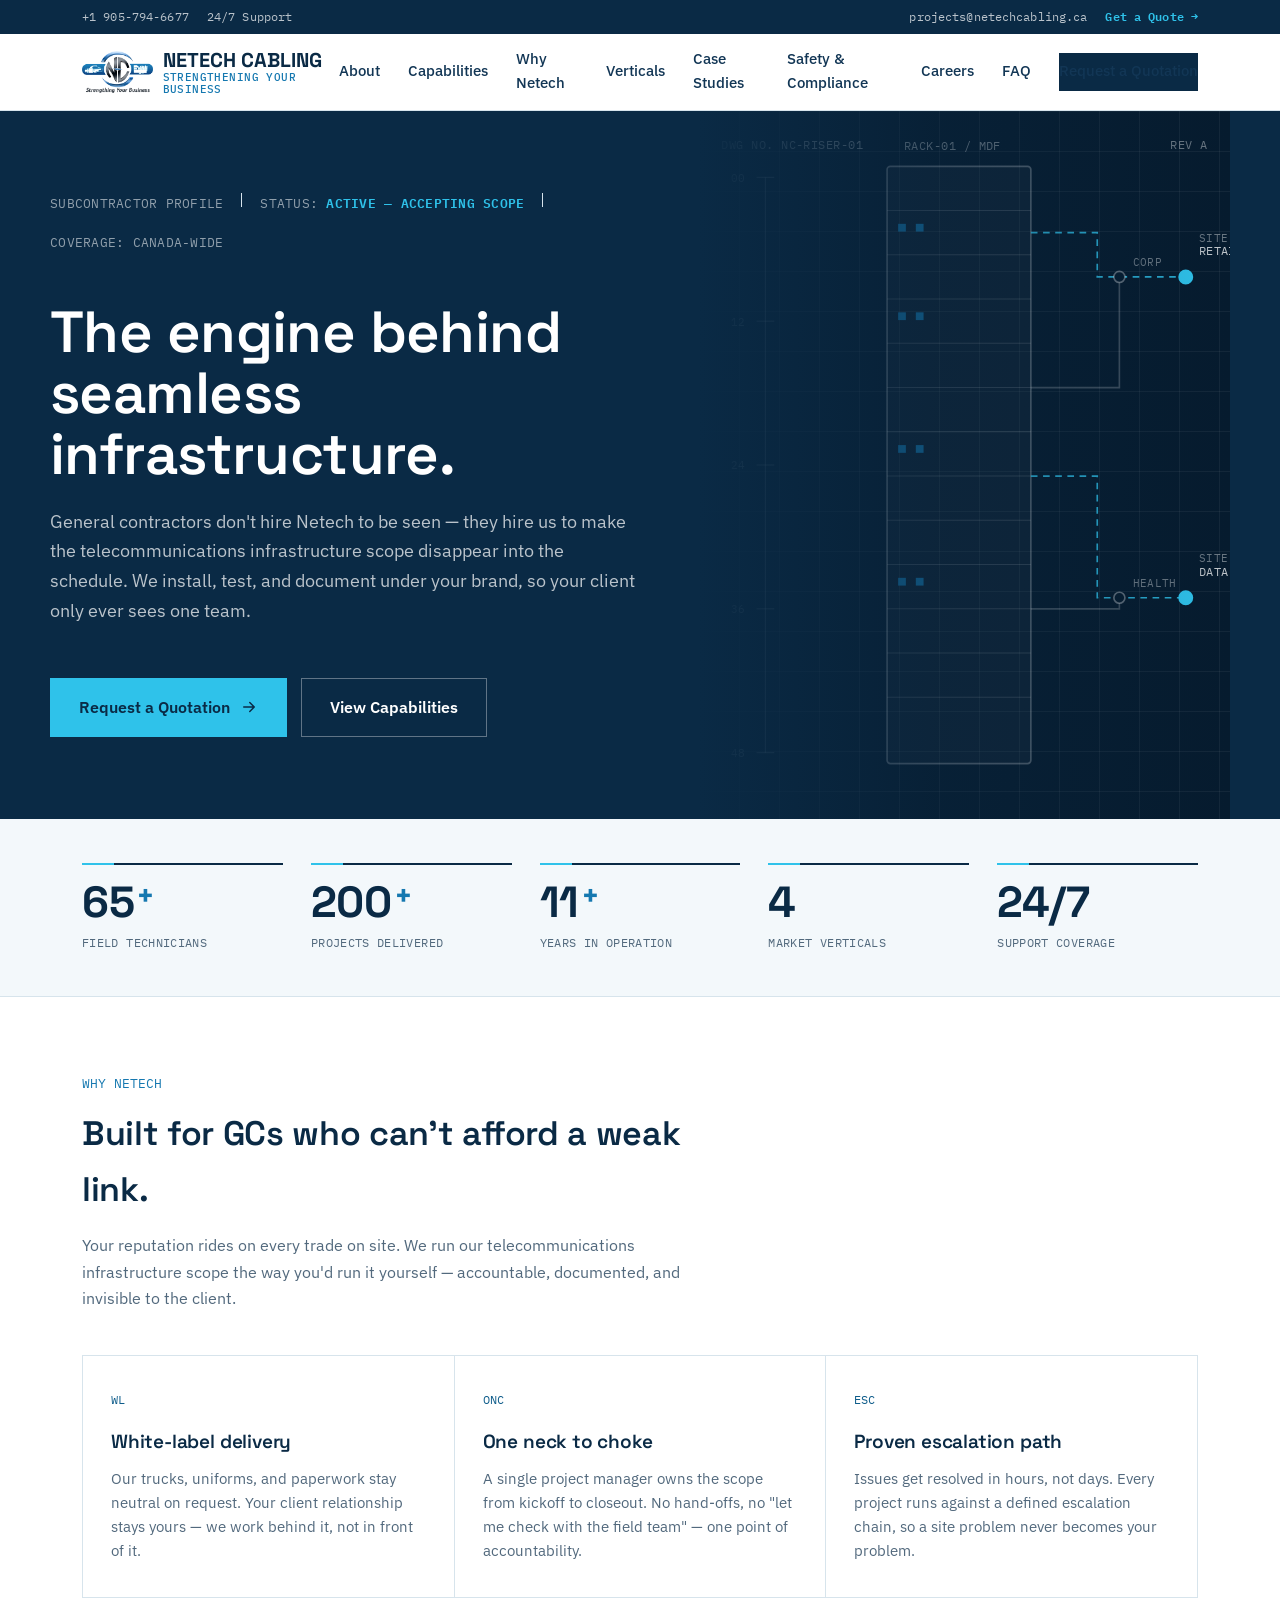
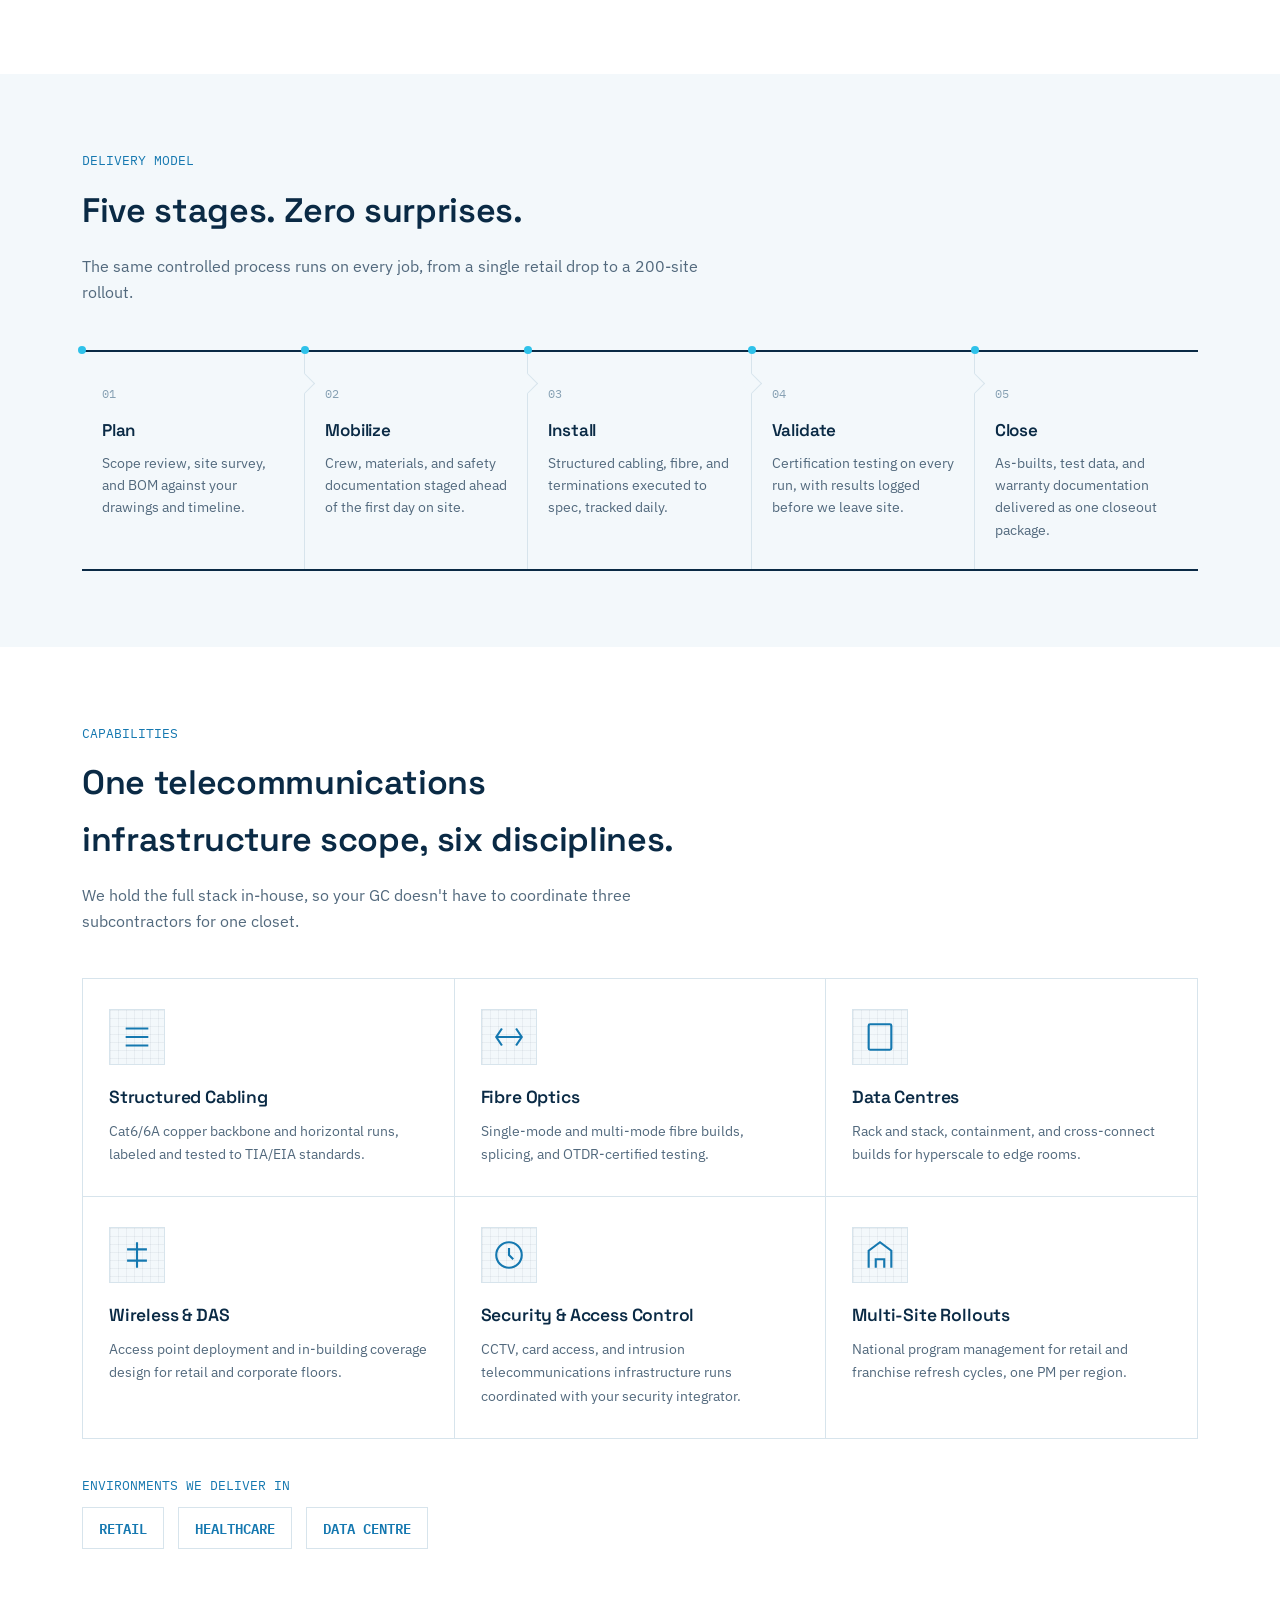
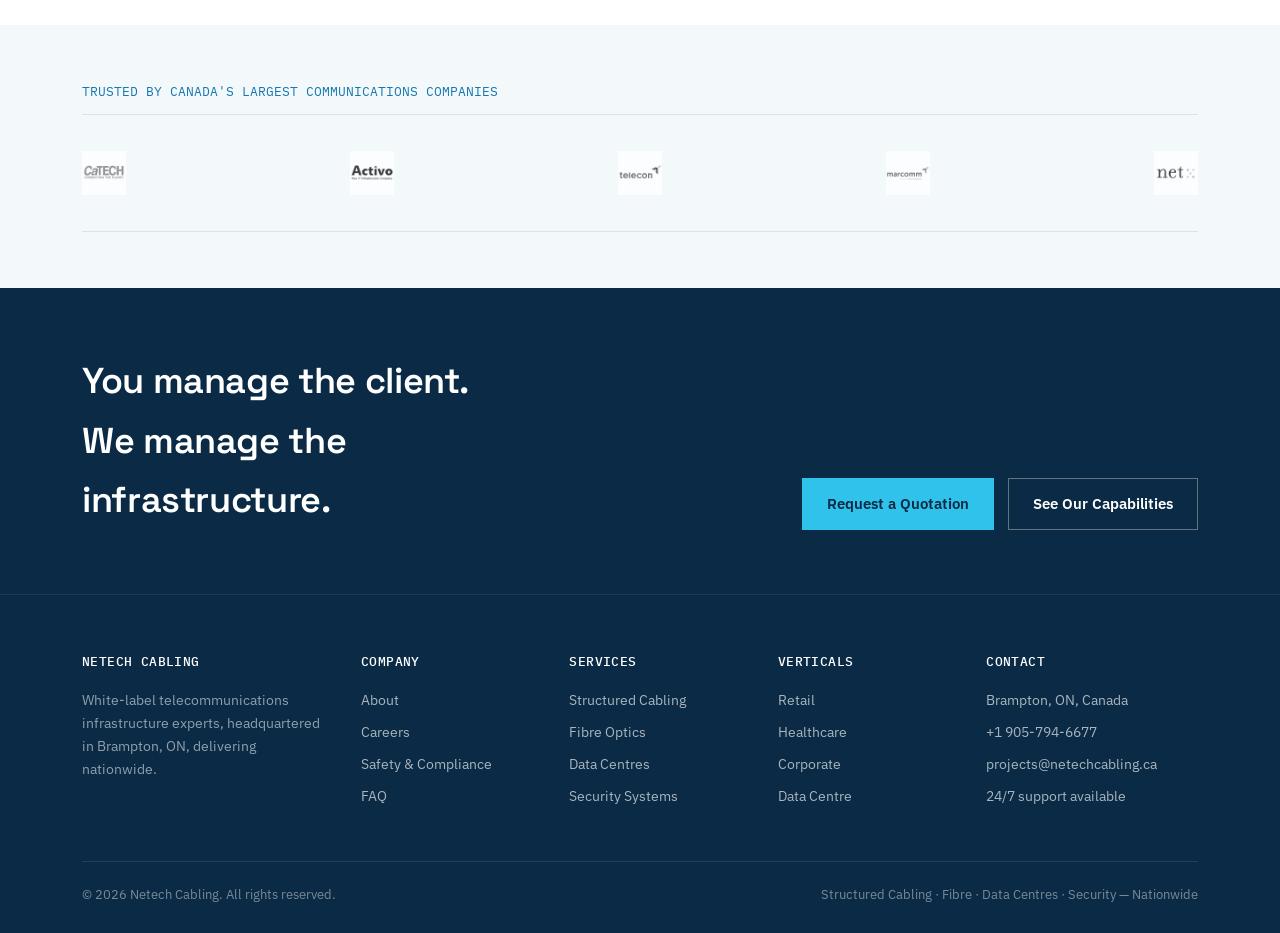
==== commit c238f6ef: "Visual redesign: design system, schematic hero, card system, a11y & motion Design system (styles.css" ====
--- a/index.html
+++ b/index.html
@@ -8,8 +8,60 @@
 <link rel="preconnect" href="https://fonts.googleapis.com">
 <link href="https://fonts.googleapis.com/css2?family=Space+Grotesk:wght@500;600;700&family=IBM+Plex+Sans:wght@400;500;600&family=IBM+Plex+Mono:wght@400;500;600&display=swap" rel="stylesheet">
 <link rel="stylesheet" href="styles.css">
+<link rel="canonical" href="https://www.netechcabling.ca/">
+<meta property="og:title" content="Netech Cabling — White-Label Telecommunications Infrastructure Experts | Nationwide">
+<meta property="og:description" content="Netech Cabling is the white-label telecommunications infrastructure experts general contractors trust to disappear into their brand — structured cabling, fibre, and data infrastructure delivered by 65+ techs across Canada.">
+<meta property="og:url" content="https://www.netechcabling.ca/">
+<meta property="og:type" content="website">
+<meta property="og:site_name" content="Netech Cabling Inc.">
+<meta property="og:image" content="https://www.netechcabling.ca/assets/netech-logo.png">
+<meta name="twitter:card" content="summary">
+<meta name="twitter:title" content="Netech Cabling — White-Label Telecommunications Infrastructure Experts | Nationwide">
+<meta name="twitter:description" content="Netech Cabling is the white-label telecommunications infrastructure experts general contractors trust to disappear into their brand — structured cabling, fibre, and data infrastructure delivered by 65+ techs across Canada.">
+<meta name="twitter:image" content="https://www.netechcabling.ca/assets/netech-logo.png">
+<link rel="icon" type="image/png" sizes="32x32" href="favicon-32x32.png">
+<link rel="icon" type="image/png" sizes="16x16" href="favicon-16x16.png">
+<link rel="apple-touch-icon" sizes="180x180" href="apple-touch-icon.png">
+<link rel="manifest" href="site.webmanifest">
+<script type="application/ld+json">
+{
+  "@context": "https://schema.org",
+  "@type": "LocalBusiness",
+  "@id": "https://www.netechcabling.ca/#organization",
+  "name": "Netech Cabling Inc.",
+  "url": "https://www.netechcabling.ca/",
+  "logo": "https://www.netechcabling.ca/assets/netech-logo.png",
+  "image": "https://www.netechcabling.ca/assets/netech-logo.png",
+  "telephone": "+1-905-794-6677",
+  "email": "projects@netechcabling.ca",
+  "address": {
+    "@type": "PostalAddress",
+    "streetAddress": "Unit 14, 3 Brewster Road",
+    "addressLocality": "Brampton",
+    "addressRegion": "ON",
+    "postalCode": "L6T 5G9",
+    "addressCountry": "CA"
+  },
+  "areaServed": { "@type": "Country", "name": "Canada" },
+  "openingHoursSpecification": {
+    "@type": "OpeningHoursSpecification",
+    "dayOfWeek": ["Monday","Tuesday","Wednesday","Thursday","Friday"],
+    "opens": "07:00",
+    "closes": "18:00"
+  }
+}
+</script>
+<script type="application/ld+json">
+{
+  "@context": "https://schema.org",
+  "@type": "WebSite",
+  "name": "Netech Cabling Inc.",
+  "url": "https://www.netechcabling.ca/"
+}
+</script>
 </head>
 <body>
+<a href="#main" class="skip-link">Skip to main content</a>
 
 <div class="top-bar">
   <div class="wrap">
@@ -24,7 +76,7 @@
       <img src="assets/netech-logo.png" alt="Netech Cabling logo" class="logo-mark">
       <span class="logo-block">NETECH CABLING<span class="sub">STRENGTHENING YOUR BUSINESS</span></span>
     </a>
-    <nav class="main-nav">
+    <nav class="main-nav" id="main-nav">
       <a href="about.html">About</a>
       <a href="capabilities.html">Capabilities</a>
       <a href="why-netech.html">Why Netech</a>
@@ -35,32 +87,125 @@
       <a href="faq.html">FAQ</a>
       <a href="contact.html" class="nav-cta">Request a Quotation</a>
     </nav>
-    <button class="nav-toggle" aria-label="Toggle menu"></button>
+    <button class="nav-toggle" aria-label="Toggle menu" aria-expanded="false" aria-controls="main-nav"></button>
   </div>
 </header>
 
 <!-- HERO -->
-<section class="hero">
-  <div class="grid-overlay"></div>
-  <div class="wrap hero-inner">
-    <div class="spec-line eyebrow-spec">
-      <span>SUBCONTRACTOR&nbsp;PROFILE</span><span class="tick"></span>
-      <span>STATUS: <b>ACTIVE — ACCEPTING SCOPE</b></span><span class="tick"></span>
-      <span>COVERAGE: CANADA-WIDE</span>
-    </div>
-    <h1>The engine behind seamless infrastructure.</h1>
-    <p class="lede">General contractors don't hire Netech to be seen — they hire us to make the telecommunications infrastructure scope disappear into the schedule. We install, test, and document under your brand, so your client only ever sees one team.</p>
-    <div class="hero-ctas">
-      <a href="contact.html" class="btn btn-primary">Request a Quotation</a>
-      <a href="capabilities.html" class="btn btn-outline">View Capabilities</a>
-    </div>
-
-    <div class="metrics">
-      <div><div class="m-num">65+</div><div class="m-label">FIELD TECHNICIANS</div></div>
-      <div><div class="m-num">200+</div><div class="m-label">PROJECTS DELIVERED</div></div>
-      <div><div class="m-num">11+</div><div class="m-label">YEARS IN OPERATION</div></div>
-      <div><div class="m-num">4</div><div class="m-label">MARKET VERTICALS</div></div>
-      <div><div class="m-num">24/7</div><div class="m-label">SUPPORT COVERAGE</div></div>
+<section class="hero hero-split" id="main">
+  <div class="hero-grid wrap">
+    <div class="hero-content">
+      <div class="spec-line eyebrow-spec">
+        <span>SUBCONTRACTOR&nbsp;PROFILE</span><span class="tick"></span>
+        <span>STATUS: <b>ACTIVE — ACCEPTING SCOPE</b></span><span class="tick"></span>
+        <span>COVERAGE: CANADA-WIDE</span>
+      </div>
+      <h1>The engine behind seamless infrastructure.</h1>
+      <p class="lede">General contractors don't hire Netech to be seen — they hire us to make the telecommunications infrastructure scope disappear into the schedule. We install, test, and document under your brand, so your client only ever sees one team.</p>
+      <div class="hero-ctas">
+        <a href="contact.html" class="btn btn-primary btn-lg">
+          Request a Quotation
+          <svg class="btn-arrow" viewBox="0 0 24 24" aria-hidden="true"><path d="M5 12h14M13 6l6 6-6 6" stroke="currentColor" stroke-width="2" fill="none" stroke-linecap="round" stroke-linejoin="round"/></svg>
+        </a>
+        <a href="capabilities.html" class="btn btn-outline btn-lg">View Capabilities</a>
+      </div>
+    </div>
+    <div class="hero-visual" aria-hidden="true">
+      <div class="hero-visual-grid"></div>
+      <svg class="hero-diagram" viewBox="0 0 480 640" xmlns="http://www.w3.org/2000/svg">
+        <text x="20" y="34" class="dwg-label">DWG NO. NC-RISER-01</text>
+        <text x="460" y="34" class="dwg-label" text-anchor="end">REV A</text>
+
+        <line x1="60" y1="60" x2="60" y2="580" class="dim-line"/>
+        <g class="dim-ticks">
+          <line x1="52" y1="60" x2="68" y2="60"/>
+          <line x1="52" y1="190" x2="68" y2="190"/>
+          <line x1="52" y1="320" x2="68" y2="320"/>
+          <line x1="52" y1="450" x2="68" y2="450"/>
+          <line x1="52" y1="580" x2="68" y2="580"/>
+        </g>
+        <text x="42" y="64" class="dwg-tick" text-anchor="end">00</text>
+        <text x="42" y="194" class="dwg-tick" text-anchor="end">12</text>
+        <text x="42" y="324" class="dwg-tick" text-anchor="end">24</text>
+        <text x="42" y="454" class="dwg-tick" text-anchor="end">36</text>
+        <text x="42" y="584" class="dwg-tick" text-anchor="end">48</text>
+
+        <rect x="170" y="50" width="130" height="540" rx="3" class="rack-frame"/>
+        <g class="rack-rungs">
+          <line x1="170" y1="90" x2="300" y2="90"/>
+          <line x1="170" y1="130" x2="300" y2="130"/>
+          <line x1="170" y1="170" x2="300" y2="170"/>
+          <line x1="170" y1="210" x2="300" y2="210"/>
+          <line x1="170" y1="250" x2="300" y2="250"/>
+          <line x1="170" y1="290" x2="300" y2="290"/>
+          <line x1="170" y1="330" x2="300" y2="330"/>
+          <line x1="170" y1="370" x2="300" y2="370"/>
+          <line x1="170" y1="410" x2="300" y2="410"/>
+          <line x1="170" y1="450" x2="300" y2="450"/>
+          <line x1="170" y1="490" x2="300" y2="490"/>
+          <line x1="170" y1="530" x2="300" y2="530"/>
+        </g>
+        <g class="rack-ports">
+          <rect x="180" y="102" width="7" height="7"/>
+          <rect x="196" y="102" width="7" height="7"/>
+          <rect x="180" y="182" width="7" height="7"/>
+          <rect x="196" y="182" width="7" height="7"/>
+          <rect x="180" y="302" width="7" height="7"/>
+          <rect x="196" y="302" width="7" height="7"/>
+          <rect x="180" y="422" width="7" height="7"/>
+          <rect x="196" y="422" width="7" height="7"/>
+        </g>
+        <text x="185" y="35" class="dwg-label">RACK-01 / MDF</text>
+
+        <path d="M300 110 H360 V150 H440" class="trace trace-active"/>
+        <path d="M300 250 H380 V150" class="trace"/>
+        <path d="M300 330 H360 V440 H440" class="trace trace-active"/>
+        <path d="M300 450 H380 V440" class="trace"/>
+
+        <circle cx="440" cy="150" r="6" class="node node-active"/>
+        <circle cx="380" cy="150" r="5" class="node"/>
+        <circle cx="440" cy="440" r="6" class="node node-active"/>
+        <circle cx="380" cy="440" r="5" class="node"/>
+
+        <text x="452" y="130" class="dwg-tag">RETAIL</text>
+        <text x="452" y="118" class="dwg-tag dwg-tag-dim">SITE 014</text>
+        <text x="392" y="140" class="dwg-tag dwg-tag-dim">CORP</text>
+        <text x="452" y="420" class="dwg-tag">DATA CENTRE</text>
+        <text x="452" y="408" class="dwg-tag dwg-tag-dim">SITE 022</text>
+        <text x="392" y="430" class="dwg-tag dwg-tag-dim">HEALTH</text>
+      </svg>
+      <div class="hero-visual-overlay"></div>
+    </div>
+  </div>
+</section>
+
+<!-- METRICS -->
+<section class="metrics-band">
+  <div class="wrap metrics-grid">
+    <div class="metric" data-count="65">
+      <div class="metric-bar"></div>
+      <div class="metric-num"><span class="metric-value">0</span><span class="metric-plus">+</span></div>
+      <div class="metric-label">Field Technicians</div>
+    </div>
+    <div class="metric" data-count="200">
+      <div class="metric-bar"></div>
+      <div class="metric-num"><span class="metric-value">0</span><span class="metric-plus">+</span></div>
+      <div class="metric-label">Projects Delivered</div>
+    </div>
+    <div class="metric" data-count="11">
+      <div class="metric-bar"></div>
+      <div class="metric-num"><span class="metric-value">0</span><span class="metric-plus">+</span></div>
+      <div class="metric-label">Years in Operation</div>
+    </div>
+    <div class="metric" data-count="4">
+      <div class="metric-bar"></div>
+      <div class="metric-num"><span class="metric-value">0</span></div>
+      <div class="metric-label">Market Verticals</div>
+    </div>
+    <div class="metric">
+      <div class="metric-bar"></div>
+      <div class="metric-num">24/7</div>
+      <div class="metric-label">Support Coverage</div>
     </div>
   </div>
 </section>
@@ -123,27 +268,27 @@
     </div>
     <div class="cap-grid">
       <div class="cap-card">
-        <svg class="ico" viewBox="0 0 24 24" fill="none" stroke="currentColor" stroke-width="1.5"><path d="M4 6h16M4 12h16M4 18h16"/></svg>
+        <div class="ico-frame"><svg class="ico" viewBox="0 0 24 24" fill="none" stroke="currentColor" stroke-width="1.5"><path d="M4 6h16M4 12h16M4 18h16"/></svg></div>
         <h3>Structured Cabling</h3><p>Cat6/6A copper backbone and horizontal runs, labeled and tested to TIA/EIA standards.</p>
       </div>
       <div class="cap-card">
-        <svg class="ico" viewBox="0 0 24 24" fill="none" stroke="currentColor" stroke-width="1.5"><path d="M3 12h18M7 6l-4 6 4 6M17 6l4 6-4 6"/></svg>
+        <div class="ico-frame"><svg class="ico" viewBox="0 0 24 24" fill="none" stroke="currentColor" stroke-width="1.5"><path d="M3 12h18M7 6l-4 6 4 6M17 6l4 6-4 6"/></svg></div>
         <h3>Fibre Optics</h3><p>Single-mode and multi-mode fibre builds, splicing, and OTDR-certified testing.</p>
       </div>
       <div class="cap-card">
-        <svg class="ico" viewBox="0 0 24 24" fill="none" stroke="currentColor" stroke-width="1.5"><rect x="4" y="3" width="16" height="18" rx="1"/><path d="M8 7h.01M8 11h.01M8 15h.01"/></svg>
+        <div class="ico-frame"><svg class="ico" viewBox="0 0 24 24" fill="none" stroke="currentColor" stroke-width="1.5"><rect x="4" y="3" width="16" height="18" rx="1"/><path d="M8 7h.01M8 11h.01M8 15h.01"/></svg></div>
         <h3>Data Centres</h3><p>Rack and stack, containment, and cross-connect builds for hyperscale to edge rooms.</p>
       </div>
       <div class="cap-card">
-        <svg class="ico" viewBox="0 0 24 24" fill="none" stroke="currentColor" stroke-width="1.5"><path d="M12 3v18M5 8h14M5 16h14"/></svg>
+        <div class="ico-frame"><svg class="ico" viewBox="0 0 24 24" fill="none" stroke="currentColor" stroke-width="1.5"><path d="M12 3v18M5 8h14M5 16h14"/></svg></div>
         <h3>Wireless &amp; DAS</h3><p>Access point deployment and in-building coverage design for retail and corporate floors.</p>
       </div>
       <div class="cap-card">
-        <svg class="ico" viewBox="0 0 24 24" fill="none" stroke="currentColor" stroke-width="1.5"><circle cx="12" cy="12" r="9"/><path d="M12 7v5l3 3"/></svg>
+        <div class="ico-frame"><svg class="ico" viewBox="0 0 24 24" fill="none" stroke="currentColor" stroke-width="1.5"><circle cx="12" cy="12" r="9"/><path d="M12 7v5l3 3"/></svg></div>
         <h3>Security &amp; Access Control</h3><p>CCTV, card access, and intrusion telecommunications infrastructure runs coordinated with your security integrator.</p>
       </div>
       <div class="cap-card">
-        <svg class="ico" viewBox="0 0 24 24" fill="none" stroke="currentColor" stroke-width="1.5"><path d="M4 21V9l8-6 8 6v12"/><path d="M9 21v-6h6v6"/></svg>
+        <div class="ico-frame"><svg class="ico" viewBox="0 0 24 24" fill="none" stroke="currentColor" stroke-width="1.5"><path d="M4 21V9l8-6 8 6v12"/><path d="M9 21v-6h6v6"/></svg></div>
         <h3>Multi-Site Rollouts</h3><p>National program management for retail and franchise refresh cycles, one PM per region.</p>
       </div>
     </div>
--- a/styles.css
+++ b/styles.css
@@ -25,12 +25,46 @@
   --signal-soft:#D3F1FA;
   --ok:         #2E7D5B;
 
+  /* Depth tints — layering for cards-on-navy and hover states */
+  --ink-deep:    #061B2E;
+  --ink-mid:     #0F3557;
+  --ink-light:   #1A4A73;
+  --signal-deep: #1FA8D0;
+
+  /* Surface hierarchy (aliases over paper/paper-off/line for new components) */
+  --surface-0: var(--paper);
+  --surface-1: var(--paper-off);
+  --surface-2: #E8F1F6;
+  --surface-3: var(--line);
+
+  /* Elevation */
+  --shadow-sm: 0 1px 2px rgba(10,42,69,0.05);
+  --shadow-md: 0 2px 8px rgba(10,42,69,0.06);
+  --shadow-lg: 0 8px 24px rgba(10,42,69,0.08);
+  --shadow-xl: 0 16px 48px rgba(10,42,69,0.12);
+
+  /* Motion */
+  --ease-out:    cubic-bezier(0.22, 1, 0.36, 1);
+  --ease-in-out: cubic-bezier(0.65, 0, 0.35, 1);
+  --dur-fast: 180ms;
+  --dur-base: 280ms;
+  --dur-slow: 420ms;
+  --reveal-distance: 14px;
+  --reveal-duration: var(--dur-slow);
+
   /* Type */
   --f-head: "Space Grotesk", "Arial Narrow", sans-serif;
   --f-body: "IBM Plex Sans", "Segoe UI", sans-serif;
   --f-mono: "IBM Plex Mono", "Courier New", monospace;
 
+  --fs-lg:  clamp(22px, 2.2vw, 26px);
+  --fs-2xl: clamp(30px, 3.8vw, 42px);
+
   --maxw: 1180px;
+}
+
+@media (prefers-reduced-motion: reduce){
+  :root{ --reveal-distance: 0px; --reveal-duration: 0ms; }
 }
 
 *{box-sizing:border-box;}
@@ -40,8 +74,8 @@
   font-family:var(--f-body);
   color:var(--ink);
   background:var(--paper);
-  font-size:16px;
-  line-height:1.55;
+  font-size:17px;
+  line-height:1.65;
   -webkit-font-smoothing:antialiased;
 }
 img{max-width:100%;display:block;}
@@ -54,6 +88,16 @@
 @media (prefers-reduced-motion: reduce){
   *{animation-duration:0.001ms !important;transition-duration:0.001ms !important;}
 }
+
+/* ---------- accessibility: focus & skip link ---------- */
+:focus-visible{outline:2px solid var(--signal-deep);outline-offset:2px;border-radius:1px;}
+.skip-link{
+  position:absolute;top:-100px;left:12px;z-index:999;
+  background:var(--ink);color:#fff;padding:12px 20px;
+  font-family:var(--f-mono);font-size:13px;
+  transition:top var(--dur-fast) var(--ease-out);
+}
+.skip-link:focus{top:12px;}
 
 .wrap{max-width:var(--maxw);margin:0 auto;padding:0 32px;}
 @media (max-width:720px){.wrap{padding:0 20px;}}
@@ -94,8 +138,10 @@
 .site-header{
   position:sticky;top:0;z-index:50;
   background:rgba(255,255,255,0.94);
-  backdrop-filter:blur(6px);
   border-bottom:1px solid var(--line);
+  /* No backdrop-filter here: it creates a containing block for the
+     position:fixed mobile nav below, confining it to the header's own
+     ~76px height instead of the full viewport. */
 }
 .nav-row{
   display:flex;align-items:center;justify-content:space-between;
@@ -116,10 +162,17 @@
 
 .main-nav{display:flex;align-items:center;gap:28px;}
 .main-nav a{
+  position:relative;
   font-size:14.5px;color:var(--ink-soft);font-weight:500;
   padding:6px 0;border-bottom:2px solid transparent;
 }
-.main-nav a:hover, .main-nav a.active{border-bottom-color:var(--steel);color:var(--steel);}
+.main-nav a::after{
+  content:"";position:absolute;left:0;bottom:-2px;width:0;height:2px;
+  background:var(--steel);transition:width var(--dur-base) var(--ease-out);
+}
+.main-nav a:hover, .main-nav a.active{color:var(--steel);}
+.main-nav a:hover::after, .main-nav a.active::after{width:100%;}
+.main-nav .nav-cta::after{display:none;}
 .nav-cta{
   background:var(--ink);color:#fff;padding:10px 18px;
   font-size:14px;font-weight:600;white-space:nowrap;
@@ -199,26 +252,92 @@
 .btn{
   display:inline-block;padding:13px 24px;font-weight:600;font-size:14.5px;
   border:1px solid transparent;
+  transition:background var(--dur-base) var(--ease-out),
+             border-color var(--dur-base) var(--ease-out),
+             transform var(--dur-fast) var(--ease-out);
 }
 .btn-primary{background:var(--signal);color:var(--ink);}
-.btn-primary:hover{background:#c47c22;}
+.btn-primary:hover{background:var(--signal-deep);}
 .btn-outline{border-color:rgba(255,255,255,0.35);color:#fff;}
-.btn-outline:hover{border-color:#fff;}
+.btn-outline:hover{border-color:#fff;background:rgba(255,255,255,0.06);}
 .btn-dark{background:var(--ink);color:#fff;}
 .btn-dark:hover{background:var(--steel);}
 .btn-steel{background:var(--steel);color:#fff;}
 .btn-steel:hover{background:var(--steel-deep);}
-
-/* metrics strip */
-.metrics{
-  margin-top:56px;
-  border-top:1px solid rgba(255,255,255,0.14);
-  padding-top:28px;
-  display:grid;grid-template-columns:repeat(5,1fr);gap:18px;
-}
-.metrics .m-num{font-family:var(--f-head);font-size:clamp(22px,2.6vw,30px);color:#fff;}
-.metrics .m-label{font-family:var(--f-mono);font-size:11.5px;color:rgba(255,255,255,0.55);margin-top:4px;}
-@media (max-width:860px){.metrics{grid-template-columns:repeat(2,1fr);}}
+.btn:active{transform:translateY(1px);}
+
+.btn-lg{padding:16px 28px;font-size:15.5px;display:inline-flex;align-items:center;gap:10px;}
+.btn-arrow{width:18px;height:18px;transition:transform var(--dur-base) var(--ease-out);}
+.btn-primary:hover .btn-arrow, .btn-dark:hover .btn-arrow{transform:translateX(3px);}
+
+/* ---------- homepage hero: split layout + schematic diagram ---------- */
+.hero-split{padding:0;}
+.hero-grid{
+  display:grid;grid-template-columns:minmax(0,1.1fr) minmax(0,0.9fr);
+  align-items:stretch;gap:0;min-height:620px;
+  padding-left:0;padding-right:0;
+}
+.hero-content{
+  padding:clamp(48px,6vw,88px) clamp(24px,4vw,48px) clamp(48px,6vw,88px) 0;
+  display:flex;flex-direction:column;justify-content:center;max-width:640px;
+}
+.hero-content h1{
+  font-size:clamp(34px,5.2vw,58px);line-height:1.05;max-width:15ch;color:#fff;margin-top:24px;
+}
+.hero-content .lede{color:rgba(255,255,255,0.72);font-size:18px;max-width:54ch;margin-top:22px;}
+
+.hero-visual{position:relative;overflow:hidden;background:var(--ink-deep);}
+.hero-visual-grid{
+  position:absolute;inset:0;
+  background-image:
+    linear-gradient(rgba(255,255,255,0.05) 1px, transparent 1px),
+    linear-gradient(90deg, rgba(255,255,255,0.05) 1px, transparent 1px);
+  background-size:40px 40px;
+}
+.hero-diagram{position:relative;width:100%;height:100%;display:block;}
+.hero-diagram .dwg-label{font-family:var(--f-mono);font-size:11px;fill:rgba(255,255,255,0.4);letter-spacing:0.04em;}
+.hero-diagram .dwg-tick{font-family:var(--f-mono);font-size:10px;fill:rgba(255,255,255,0.32);}
+.hero-diagram .dim-line{stroke:rgba(255,255,255,0.22);stroke-width:1;}
+.hero-diagram .dim-ticks line{stroke:rgba(255,255,255,0.22);stroke-width:1;}
+.hero-diagram .rack-frame{fill:rgba(255,255,255,0.03);stroke:rgba(255,255,255,0.28);stroke-width:1.5;}
+.hero-diagram .rack-rungs line{stroke:rgba(255,255,255,0.14);stroke-width:1;}
+.hero-diagram .rack-ports rect{fill:var(--steel);opacity:0.8;}
+.hero-diagram .trace{fill:none;stroke:rgba(255,255,255,0.22);stroke-width:1.5;}
+.hero-diagram .trace-active{stroke:var(--signal);stroke-opacity:0.85;stroke-dasharray:6 5;animation:dash-flow 2.4s linear infinite;}
+.hero-diagram .node{fill:var(--ink-deep);stroke:rgba(255,255,255,0.35);stroke-width:1.5;}
+.hero-diagram .node-active{fill:var(--signal);stroke:var(--signal);}
+.hero-diagram .dwg-tag{font-family:var(--f-mono);font-size:11px;fill:rgba(255,255,255,0.75);letter-spacing:0.03em;}
+.hero-diagram .dwg-tag-dim{fill:rgba(255,255,255,0.4);font-size:9.5px;}
+
+@keyframes dash-flow{to{stroke-dashoffset:-22;}}
+@media (prefers-reduced-motion: reduce){
+  .hero-diagram .trace-active{animation:none;}
+}
+
+.hero-visual-overlay{
+  position:absolute;inset:0;
+  background:linear-gradient(90deg, var(--ink) 0%, rgba(10,42,69,0.35) 45%, rgba(10,42,69,0) 100%);
+}
+
+@media (max-width:860px){
+  .hero-grid{grid-template-columns:1fr;min-height:auto;}
+  .hero-visual{height:280px;order:-1;}
+  .hero-content{padding:44px 0;max-width:none;}
+}
+
+/* ---------- metrics band ---------- */
+.metrics-band{
+  background:var(--surface-1);border-bottom:1px solid var(--surface-3);
+  padding:44px 0;
+}
+.metrics-grid{display:grid;grid-template-columns:repeat(5,1fr);gap:28px;}
+.metric{border-top:2px solid var(--ink);padding-top:16px;position:relative;}
+.metric-bar{position:absolute;top:-2px;left:0;width:32px;height:2px;background:var(--signal);}
+.metric-num{font-family:var(--f-head);font-size:clamp(30px,3.4vw,44px);font-weight:700;color:var(--ink);line-height:1;letter-spacing:-0.01em;}
+.metric-plus{color:var(--steel);font-size:0.7em;vertical-align:top;margin-left:2px;}
+.metric-label{font-family:var(--f-mono);font-size:12px;color:var(--slate);margin-top:8px;letter-spacing:0.03em;text-transform:uppercase;}
+@media (max-width:860px){.metrics-grid{grid-template-columns:repeat(2,1fr);row-gap:32px;}}
+@media (max-width:480px){.metrics-grid{grid-template-columns:1fr;}}
 
 /* light hero for interior pages */
 .hero-light{
@@ -253,8 +372,21 @@
 
 /* ---------- why / value grid ---------- */
 .value-grid{display:grid;grid-template-columns:repeat(3,1fr);gap:1px;background:var(--line);border:1px solid var(--line);}
-.value-cell{background:#fff;padding:34px 28px;}
-.value-cell .idx{font-family:var(--f-mono);font-size:12px;color:var(--steel-deep);margin-bottom:16px;display:block;}
+.value-cell{
+  background:#fff;padding:34px 28px;position:relative;overflow:hidden;
+  transition:transform var(--dur-base) var(--ease-out), box-shadow var(--dur-base) var(--ease-out);
+}
+.value-cell::before{
+  content:"";position:absolute;top:0;left:0;width:0;height:3px;background:var(--signal);
+  transition:width var(--dur-base) var(--ease-out);
+}
+.value-cell:hover{transform:translateY(-3px);box-shadow:var(--shadow-lg);z-index:2;}
+.value-cell:hover::before{width:100%;}
+.value-cell .idx{
+  font-family:var(--f-mono);font-size:12px;color:var(--steel-deep);margin-bottom:16px;display:block;
+  transition:color var(--dur-base) var(--ease-out);
+}
+.value-cell:hover .idx{color:var(--signal-deep);}
 .value-cell h3{font-size:19px;margin-bottom:10px;}
 .value-cell p{font-size:14.5px;margin:0;}
 @media (max-width:860px){.value-grid{grid-template-columns:1fr;}}
@@ -347,16 +479,43 @@
 .process-step .dot{
   position:absolute;top:-2px;left:0;width:8px;height:8px;background:var(--signal);
   transform:translate(-50%,-50%);border-radius:50%;
+  transition:transform var(--dur-base) var(--ease-out), background var(--dur-base) var(--ease-out);
+}
+.process-step:hover .dot{transform:translate(-50%,-50%) scale(1.6);background:var(--ink);}
+.process-step:not(:last-child)::after{
+  content:"";position:absolute;top:24px;right:-8px;width:14px;height:14px;
+  border-top:1px solid var(--line);border-right:1px solid var(--line);
+  transform:rotate(45deg);background:var(--paper-off);z-index:2;
 }
 @media (max-width:860px){
   .process-track{grid-template-columns:1fr;}
   .process-step{border-right:none;border-bottom:1px solid var(--line);}
+  .process-step:not(:last-child)::after{display:none;}
 }
 
 /* ---------- capability cards ---------- */
 .cap-grid{display:grid;grid-template-columns:repeat(3,1fr);gap:1px;background:var(--line);border:1px solid var(--line);}
-.cap-card{background:#fff;padding:30px 26px;}
-.cap-card .ico{width:34px;height:34px;color:var(--steel);margin-bottom:18px;}
+.cap-card{
+  background:#fff;padding:30px 26px;position:relative;overflow:hidden;
+  transition:transform var(--dur-base) var(--ease-out), box-shadow var(--dur-base) var(--ease-out);
+}
+.cap-card::before{
+  content:"";position:absolute;top:0;left:0;width:0;height:3px;background:var(--signal);
+  transition:width var(--dur-base) var(--ease-out);
+}
+.cap-card:hover{transform:translateY(-3px);box-shadow:var(--shadow-lg);z-index:2;}
+.cap-card:hover::before{width:100%;}
+.cap-card .ico-frame{
+  width:56px;height:56px;margin-bottom:18px;display:flex;align-items:center;justify-content:center;
+  background:
+    linear-gradient(rgba(10,42,69,0.05) 1px, transparent 1px),
+    linear-gradient(90deg, rgba(10,42,69,0.05) 1px, transparent 1px);
+  background-size:8px 8px;
+  background-color:var(--surface-1);
+  border:1px solid var(--line);
+}
+.cap-card .ico{width:34px;height:34px;color:var(--steel);transition:color var(--dur-base) var(--ease-out);}
+.cap-card:hover .ico{color:var(--signal-deep);}
 .cap-card h3{font-size:17.5px;margin-bottom:8px;}
 .cap-card p{font-size:14px;margin:0;}
 @media (max-width:860px){.cap-grid{grid-template-columns:1fr 1fr;}}
@@ -429,7 +588,11 @@
 }
 
 /* case study card */
-.case-card{border:1px solid var(--line);}
+.case-card{
+  border:1px solid var(--line);
+  transition:transform var(--dur-base) var(--ease-out), box-shadow var(--dur-base) var(--ease-out), border-color var(--dur-base) var(--ease-out);
+}
+.case-card:hover{transform:translateY(-3px);box-shadow:var(--shadow-lg);border-color:var(--steel);z-index:2;}
 .case-card .cc-top{padding:28px 28px 22px;border-bottom:1px solid var(--line);}
 .case-card .cc-client{font-family:var(--f-mono);font-size:12px;color:var(--steel);margin-bottom:10px;}
 .case-card h3{font-size:20px;margin-bottom:12px;}
@@ -479,6 +642,17 @@
 .job-row h3{font-size:18px;}
 .job-row .job-meta{font-family:var(--f-mono);font-size:12.5px;color:var(--slate-soft);margin-top:6px;}
 
+/* ---------- scroll reveal ----------
+   JS adds .will-reveal to elements it will animate (so content stays
+   visible if JS fails or is disabled), then adds .is-visible once each
+   element scrolls into view. */
+.will-reveal{
+  opacity:0;transform:translateY(var(--reveal-distance));
+  transition:opacity var(--reveal-duration) var(--ease-out),
+             transform var(--reveal-duration) var(--ease-out);
+}
+.will-reveal.is-visible{opacity:1;transform:translateY(0);}
+
 /* utility */
 .mt-0{margin-top:0;}
 .center{text-align:center;margin-left:auto;margin-right:auto;}
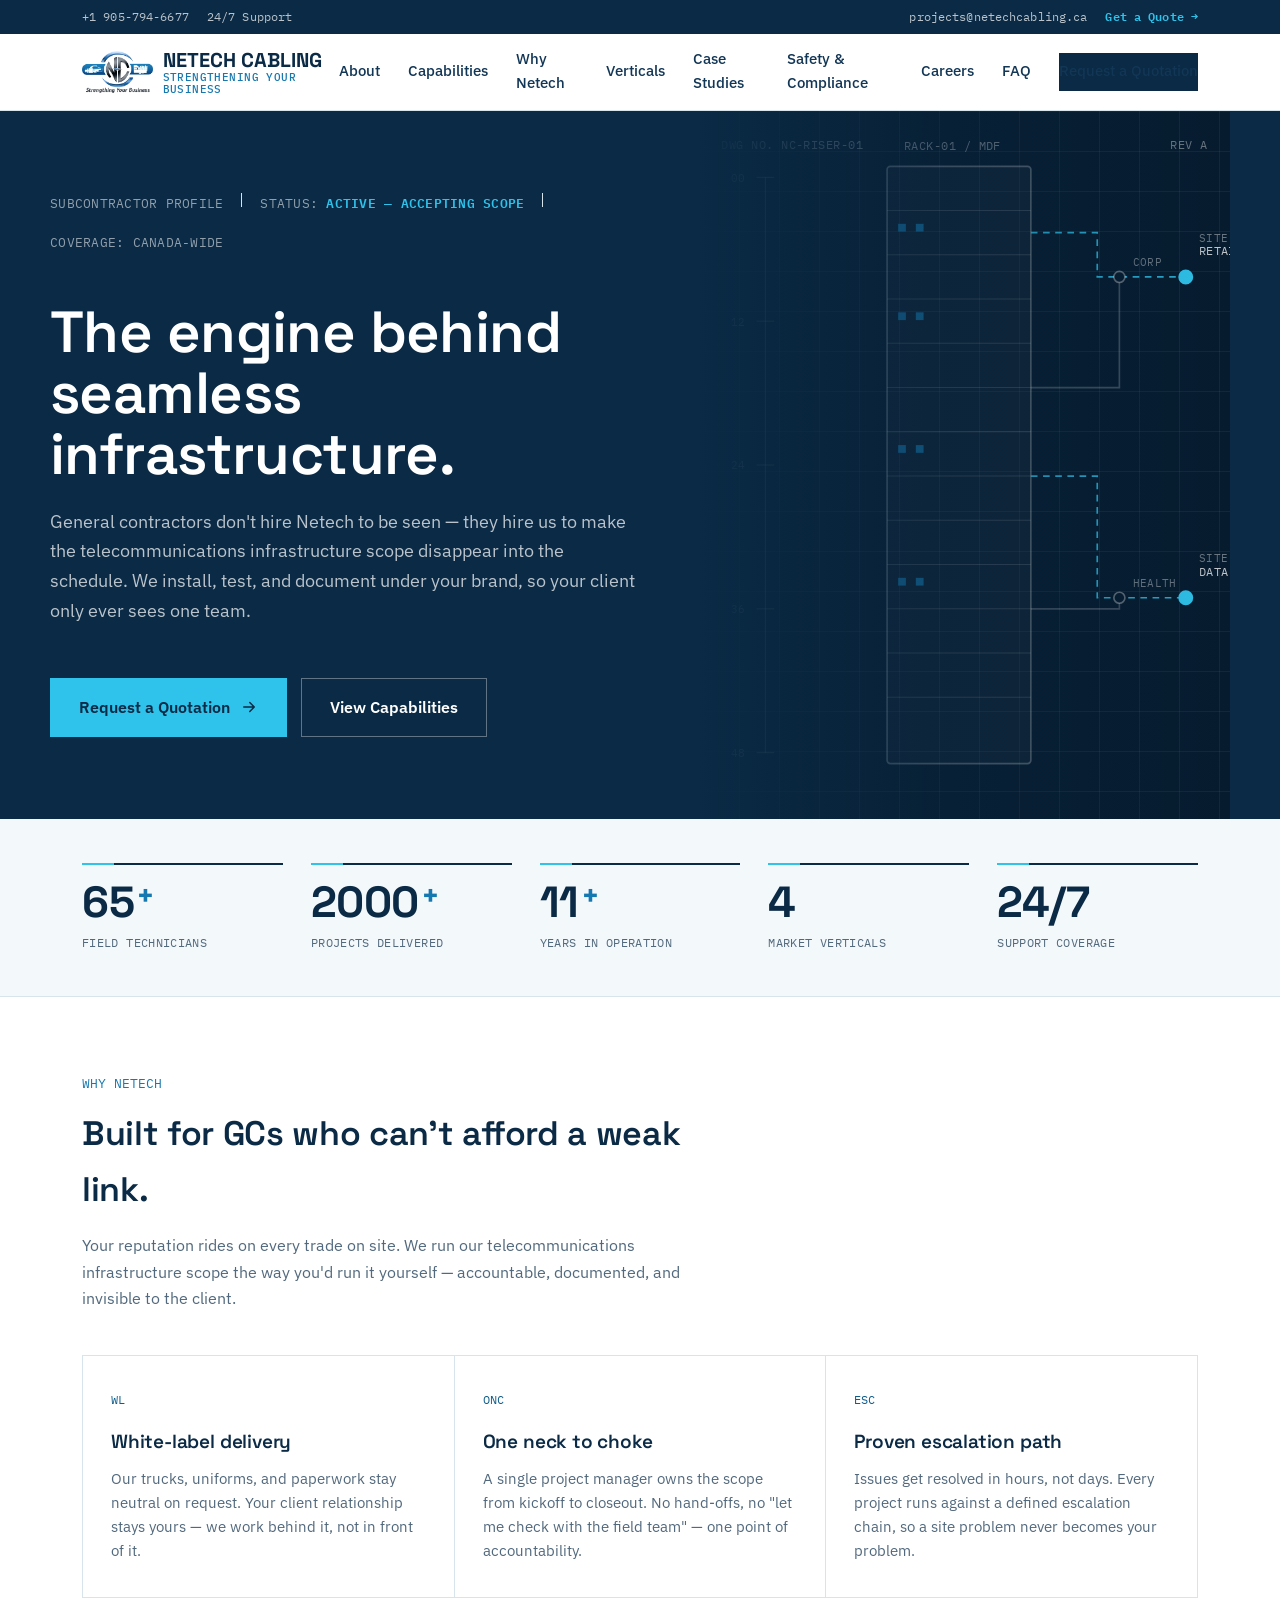
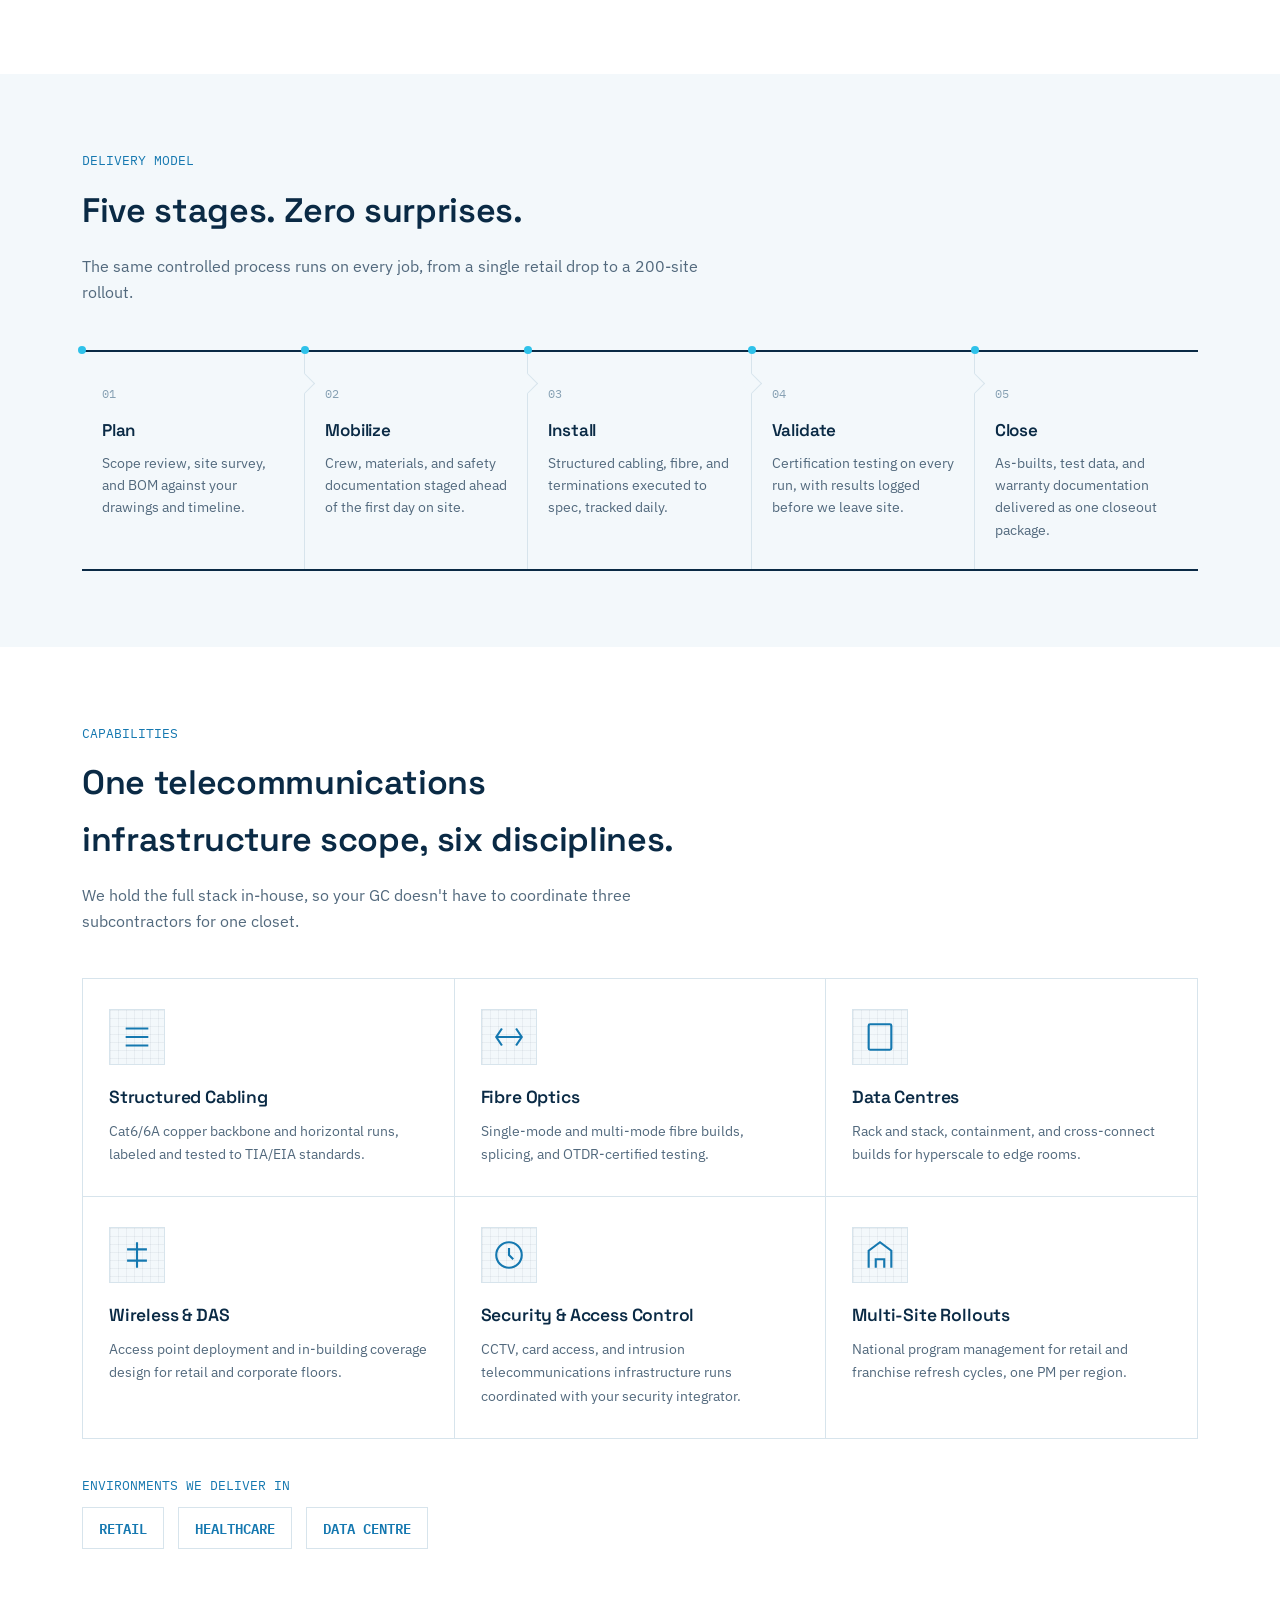
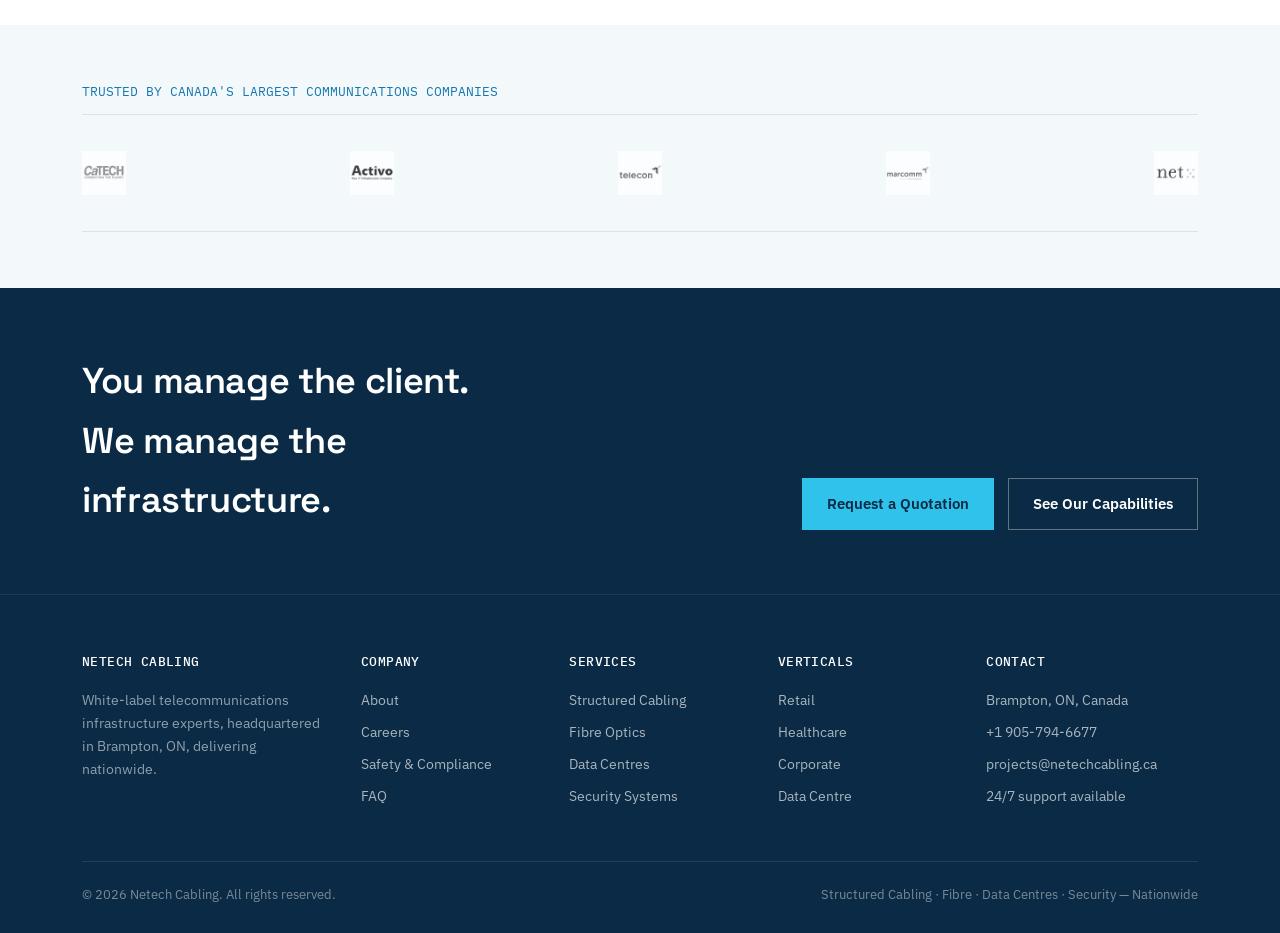
==== commit 7684d741: "Update index.html" ====
--- a/index.html
+++ b/index.html
@@ -187,7 +187,7 @@
       <div class="metric-num"><span class="metric-value">0</span><span class="metric-plus">+</span></div>
       <div class="metric-label">Field Technicians</div>
     </div>
-    <div class="metric" data-count="200">
+    <div class="metric" data-count="2000">
       <div class="metric-bar"></div>
       <div class="metric-num"><span class="metric-value">0</span><span class="metric-plus">+</span></div>
       <div class="metric-label">Projects Delivered</div>
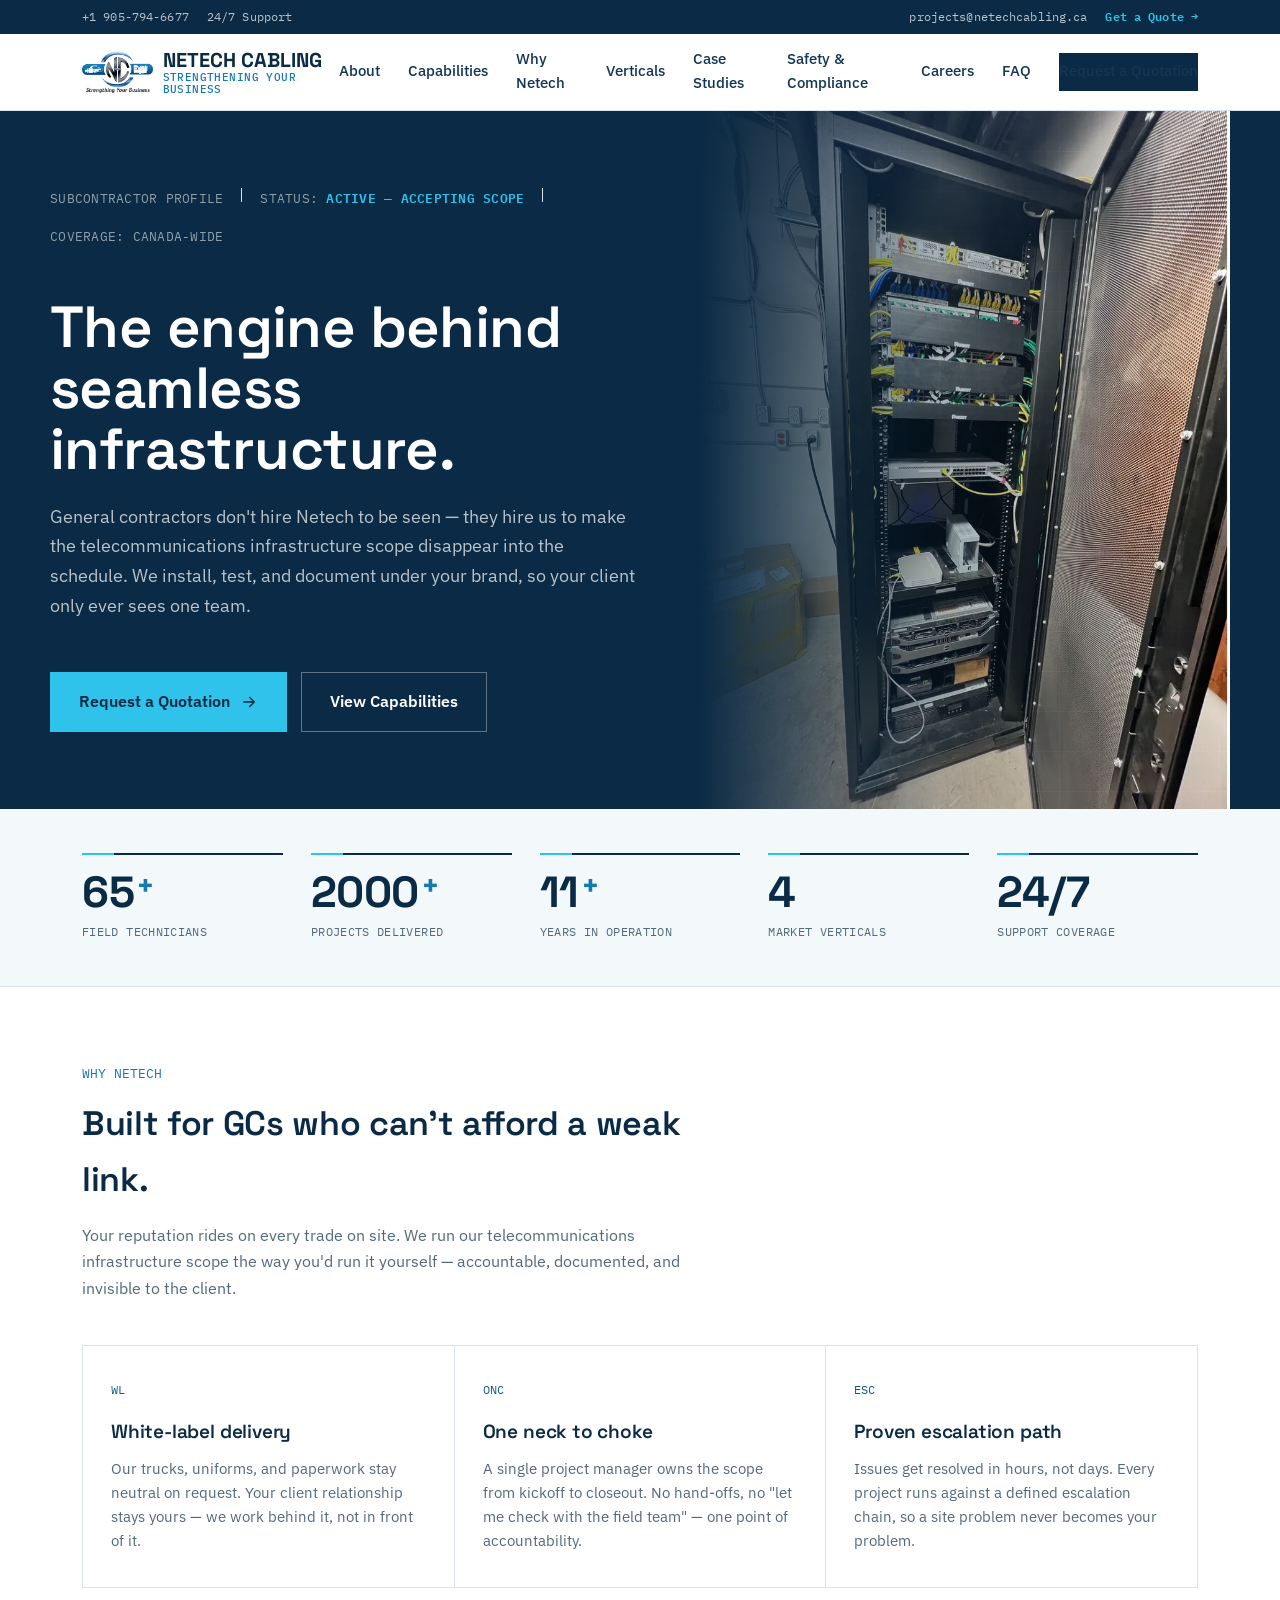
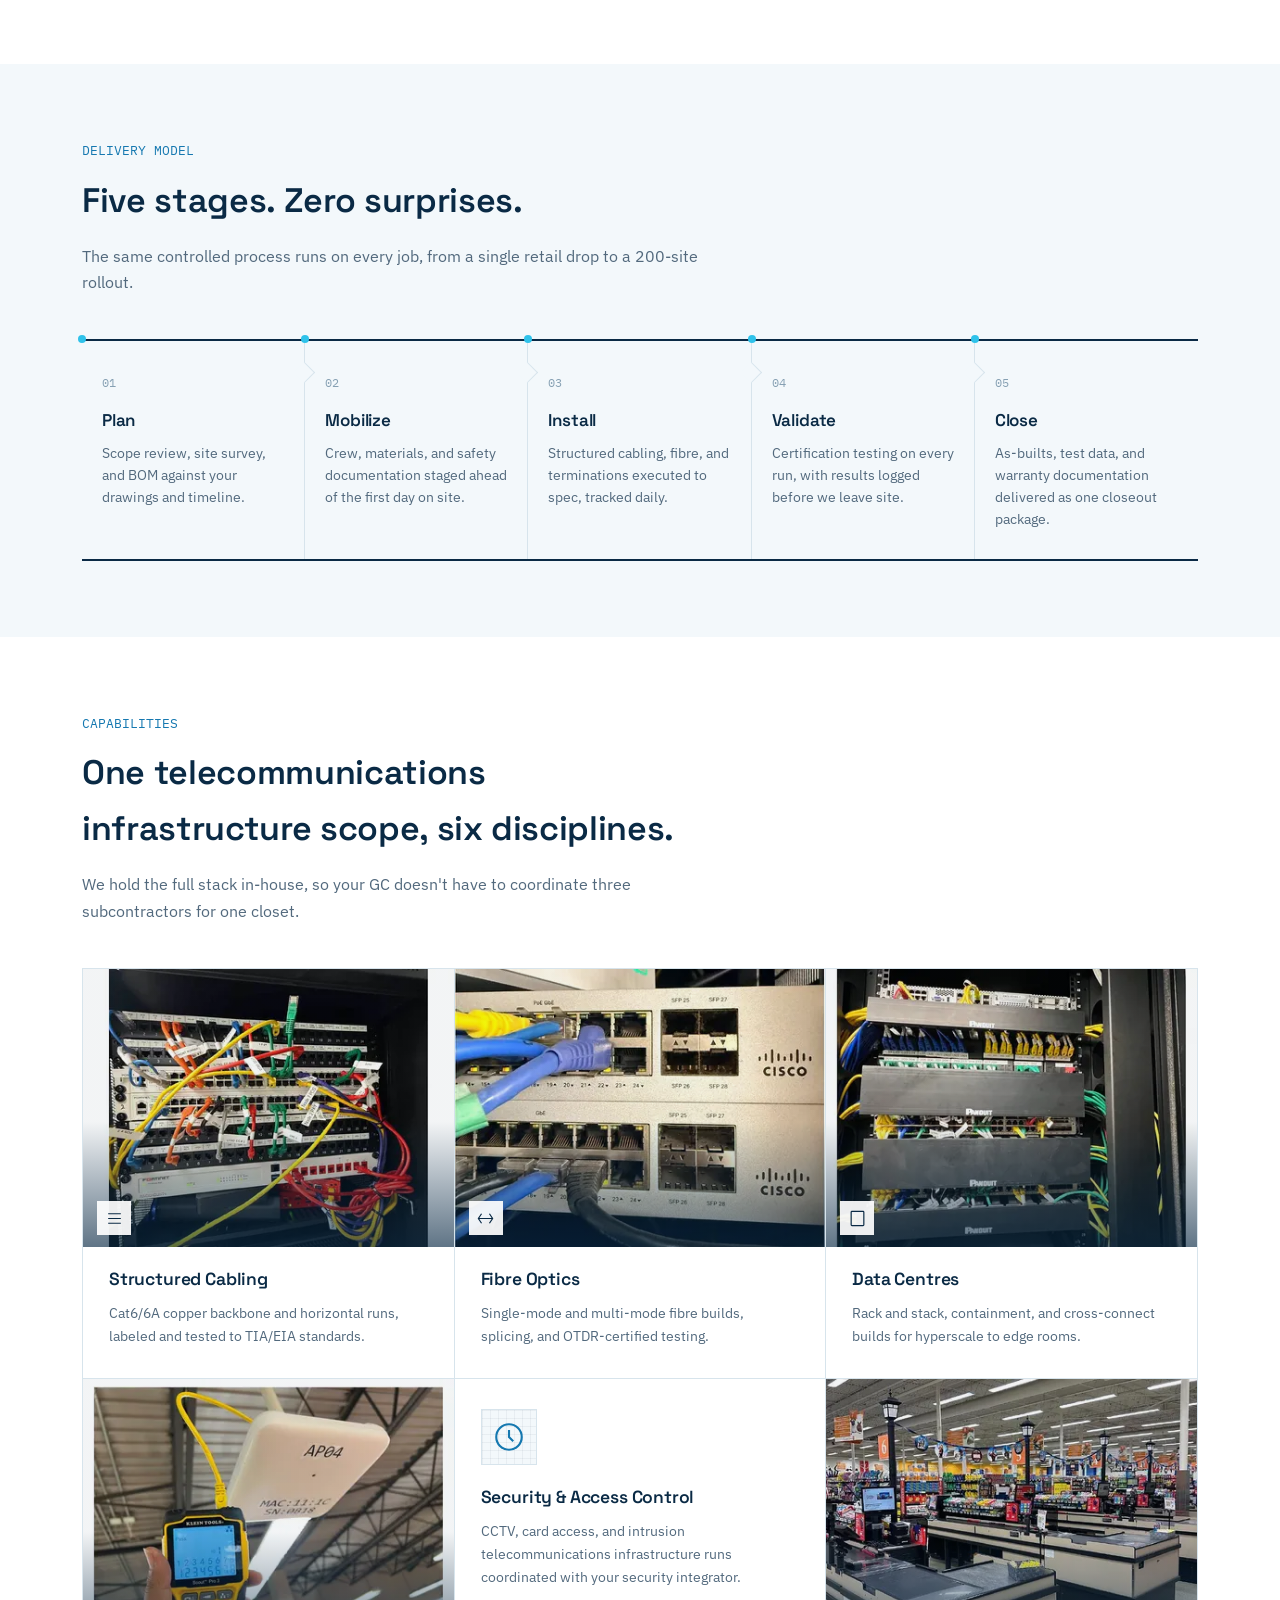
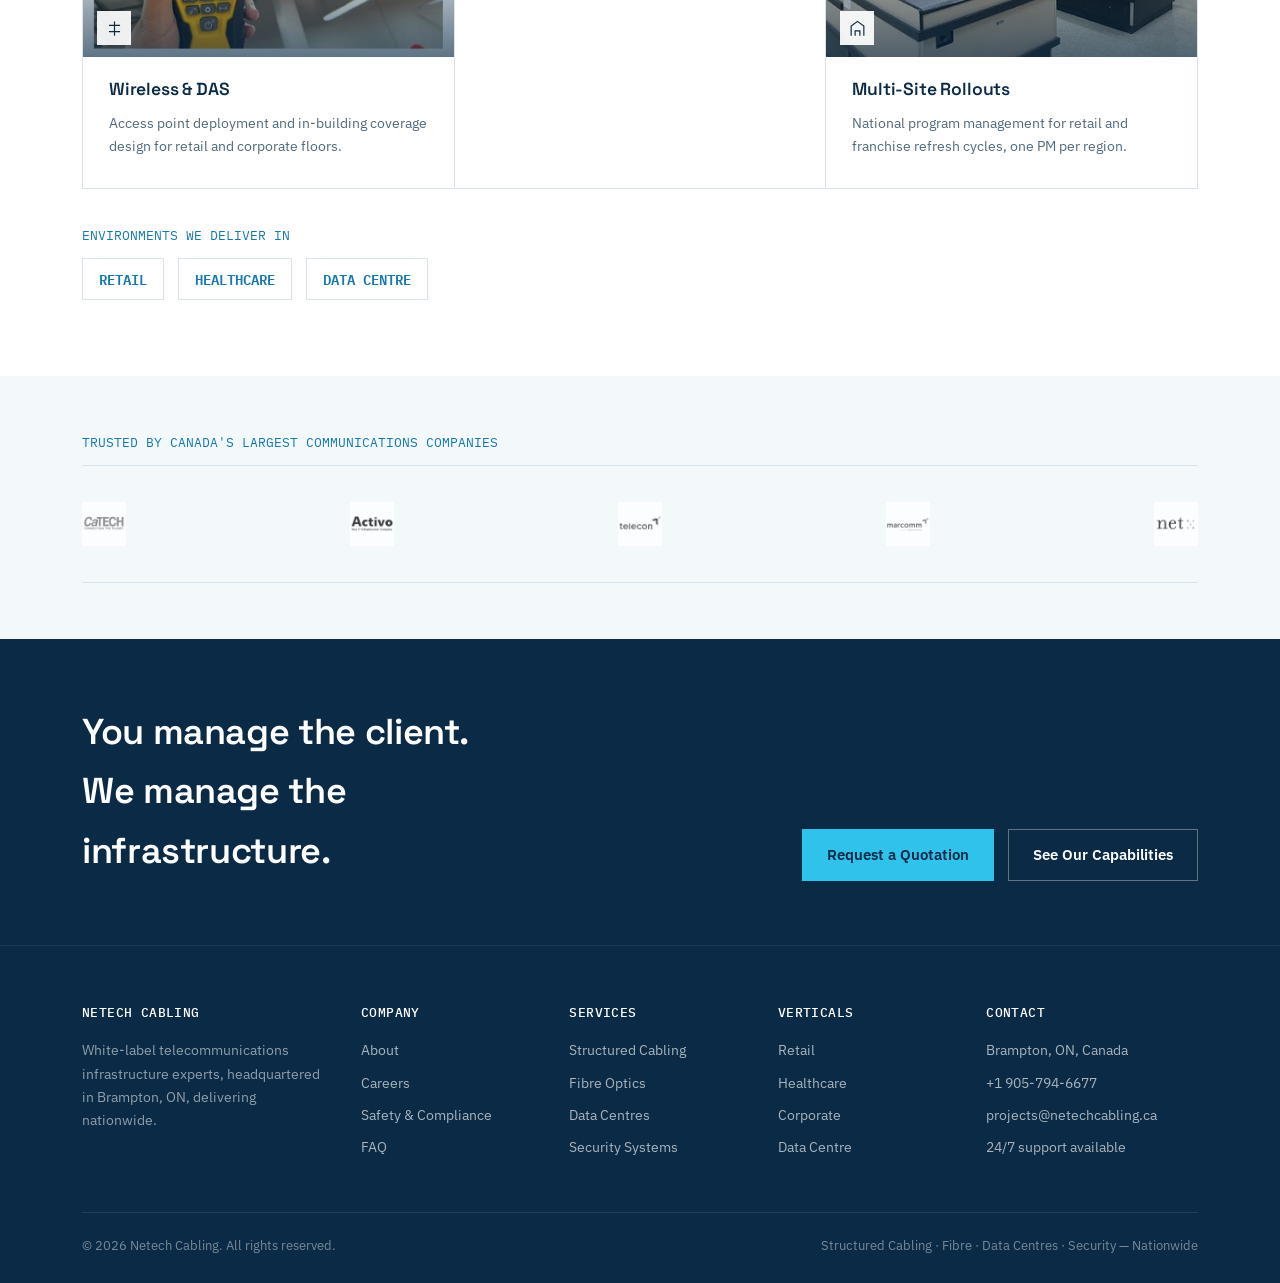
==== commit 4b2e1aab: "Add real project photography to hero, capability cards, and case studies Reviewed all photos across " ====
--- a/index.html
+++ b/index.html
@@ -110,71 +110,15 @@
         <a href="capabilities.html" class="btn btn-outline btn-lg">View Capabilities</a>
       </div>
     </div>
-    <div class="hero-visual" aria-hidden="true">
-      <div class="hero-visual-grid"></div>
-      <svg class="hero-diagram" viewBox="0 0 480 640" xmlns="http://www.w3.org/2000/svg">
-        <text x="20" y="34" class="dwg-label">DWG NO. NC-RISER-01</text>
-        <text x="460" y="34" class="dwg-label" text-anchor="end">REV A</text>
-
-        <line x1="60" y1="60" x2="60" y2="580" class="dim-line"/>
-        <g class="dim-ticks">
-          <line x1="52" y1="60" x2="68" y2="60"/>
-          <line x1="52" y1="190" x2="68" y2="190"/>
-          <line x1="52" y1="320" x2="68" y2="320"/>
-          <line x1="52" y1="450" x2="68" y2="450"/>
-          <line x1="52" y1="580" x2="68" y2="580"/>
-        </g>
-        <text x="42" y="64" class="dwg-tick" text-anchor="end">00</text>
-        <text x="42" y="194" class="dwg-tick" text-anchor="end">12</text>
-        <text x="42" y="324" class="dwg-tick" text-anchor="end">24</text>
-        <text x="42" y="454" class="dwg-tick" text-anchor="end">36</text>
-        <text x="42" y="584" class="dwg-tick" text-anchor="end">48</text>
-
-        <rect x="170" y="50" width="130" height="540" rx="3" class="rack-frame"/>
-        <g class="rack-rungs">
-          <line x1="170" y1="90" x2="300" y2="90"/>
-          <line x1="170" y1="130" x2="300" y2="130"/>
-          <line x1="170" y1="170" x2="300" y2="170"/>
-          <line x1="170" y1="210" x2="300" y2="210"/>
-          <line x1="170" y1="250" x2="300" y2="250"/>
-          <line x1="170" y1="290" x2="300" y2="290"/>
-          <line x1="170" y1="330" x2="300" y2="330"/>
-          <line x1="170" y1="370" x2="300" y2="370"/>
-          <line x1="170" y1="410" x2="300" y2="410"/>
-          <line x1="170" y1="450" x2="300" y2="450"/>
-          <line x1="170" y1="490" x2="300" y2="490"/>
-          <line x1="170" y1="530" x2="300" y2="530"/>
-        </g>
-        <g class="rack-ports">
-          <rect x="180" y="102" width="7" height="7"/>
-          <rect x="196" y="102" width="7" height="7"/>
-          <rect x="180" y="182" width="7" height="7"/>
-          <rect x="196" y="182" width="7" height="7"/>
-          <rect x="180" y="302" width="7" height="7"/>
-          <rect x="196" y="302" width="7" height="7"/>
-          <rect x="180" y="422" width="7" height="7"/>
-          <rect x="196" y="422" width="7" height="7"/>
-        </g>
-        <text x="185" y="35" class="dwg-label">RACK-01 / MDF</text>
-
-        <path d="M300 110 H360 V150 H440" class="trace trace-active"/>
-        <path d="M300 250 H380 V150" class="trace"/>
-        <path d="M300 330 H360 V440 H440" class="trace trace-active"/>
-        <path d="M300 450 H380 V440" class="trace"/>
-
-        <circle cx="440" cy="150" r="6" class="node node-active"/>
-        <circle cx="380" cy="150" r="5" class="node"/>
-        <circle cx="440" cy="440" r="6" class="node node-active"/>
-        <circle cx="380" cy="440" r="5" class="node"/>
-
-        <text x="452" y="130" class="dwg-tag">RETAIL</text>
-        <text x="452" y="118" class="dwg-tag dwg-tag-dim">SITE 014</text>
-        <text x="392" y="140" class="dwg-tag dwg-tag-dim">CORP</text>
-        <text x="452" y="420" class="dwg-tag">DATA CENTRE</text>
-        <text x="452" y="408" class="dwg-tag dwg-tag-dim">SITE 022</text>
-        <text x="392" y="430" class="dwg-tag dwg-tag-dim">HEALTH</text>
-      </svg>
-      <div class="hero-visual-overlay"></div>
+    <div class="hero-visual">
+      <picture>
+        <source media="(min-width: 861px)" srcset="assets/photos/hero-rack.webp 1x, assets/photos/hero-rack@2x.webp 2x" type="image/webp">
+        <source media="(min-width: 861px)" srcset="assets/photos/hero-rack.jpg 1x, assets/photos/hero-rack@2x.jpg 2x">
+        <source srcset="assets/photos/hero-rack@2x.webp" type="image/webp">
+        <img src="assets/photos/hero-rack@2x.jpg" alt="Completed equipment rack with structured cabling and network switches installed by Netech" width="900" height="1125" loading="eager" fetchpriority="high">
+      </picture>
+      <div class="hero-visual-grid" aria-hidden="true"></div>
+      <div class="hero-visual-overlay" aria-hidden="true"></div>
     </div>
   </div>
 </section>
@@ -268,19 +212,47 @@
     </div>
     <div class="cap-grid">
       <div class="cap-card">
-        <div class="ico-frame"><svg class="ico" viewBox="0 0 24 24" fill="none" stroke="currentColor" stroke-width="1.5"><path d="M4 6h16M4 12h16M4 18h16"/></svg></div>
+        <div class="cap-thumb">
+          <picture>
+            <source srcset="assets/photos/cap-structured-cabling.webp 1x, assets/photos/cap-structured-cabling@2x.webp 2x" type="image/webp">
+            <img src="assets/photos/cap-structured-cabling.jpg" srcset="assets/photos/cap-structured-cabling@2x.jpg 2x" alt="Labeled Cat6 patch cables organized and dressed in a network rack" width="400" height="300" loading="lazy">
+          </picture>
+          <div class="cap-thumb-overlay"></div>
+          <div class="ico-badge"><svg class="ico" viewBox="0 0 24 24" fill="none" stroke="currentColor" stroke-width="1.5"><path d="M4 6h16M4 12h16M4 18h16"/></svg></div>
+        </div>
         <h3>Structured Cabling</h3><p>Cat6/6A copper backbone and horizontal runs, labeled and tested to TIA/EIA standards.</p>
       </div>
       <div class="cap-card">
-        <div class="ico-frame"><svg class="ico" viewBox="0 0 24 24" fill="none" stroke="currentColor" stroke-width="1.5"><path d="M3 12h18M7 6l-4 6 4 6M17 6l4 6-4 6"/></svg></div>
+        <div class="cap-thumb">
+          <picture>
+            <source srcset="assets/photos/cap-fibre-optics.webp 1x, assets/photos/cap-fibre-optics@2x.webp 2x" type="image/webp">
+            <img src="assets/photos/cap-fibre-optics.jpg" srcset="assets/photos/cap-fibre-optics@2x.jpg 2x" alt="Cisco network switch with labeled SFP fibre uplink ports installed by Netech" width="400" height="300" loading="lazy">
+          </picture>
+          <div class="cap-thumb-overlay"></div>
+          <div class="ico-badge"><svg class="ico" viewBox="0 0 24 24" fill="none" stroke="currentColor" stroke-width="1.5"><path d="M3 12h18M7 6l-4 6 4 6M17 6l4 6-4 6"/></svg></div>
+        </div>
         <h3>Fibre Optics</h3><p>Single-mode and multi-mode fibre builds, splicing, and OTDR-certified testing.</p>
       </div>
       <div class="cap-card">
-        <div class="ico-frame"><svg class="ico" viewBox="0 0 24 24" fill="none" stroke="currentColor" stroke-width="1.5"><rect x="4" y="3" width="16" height="18" rx="1"/><path d="M8 7h.01M8 11h.01M8 15h.01"/></svg></div>
+        <div class="cap-thumb">
+          <picture>
+            <source srcset="assets/photos/cap-data-centres.webp 1x, assets/photos/cap-data-centres@2x.webp 2x" type="image/webp">
+            <img src="assets/photos/cap-data-centres.jpg" srcset="assets/photos/cap-data-centres@2x.jpg 2x" alt="Data centre rack with labeled patch panels and structured cable management" width="400" height="300" loading="lazy">
+          </picture>
+          <div class="cap-thumb-overlay"></div>
+          <div class="ico-badge"><svg class="ico" viewBox="0 0 24 24" fill="none" stroke="currentColor" stroke-width="1.5"><rect x="4" y="3" width="16" height="18" rx="1"/><path d="M8 7h.01M8 11h.01M8 15h.01"/></svg></div>
+        </div>
         <h3>Data Centres</h3><p>Rack and stack, containment, and cross-connect builds for hyperscale to edge rooms.</p>
       </div>
       <div class="cap-card">
-        <div class="ico-frame"><svg class="ico" viewBox="0 0 24 24" fill="none" stroke="currentColor" stroke-width="1.5"><path d="M12 3v18M5 8h14M5 16h14"/></svg></div>
+        <div class="cap-thumb">
+          <picture>
+            <source srcset="assets/photos/cap-wireless-das.webp 1x, assets/photos/cap-wireless-das@2x.webp 2x" type="image/webp">
+            <img src="assets/photos/cap-wireless-das.jpg" srcset="assets/photos/cap-wireless-das@2x.jpg 2x" alt="Netech technician certifying a ceiling-mounted wireless access point with a cable tester" width="400" height="300" loading="lazy">
+          </picture>
+          <div class="cap-thumb-overlay"></div>
+          <div class="ico-badge"><svg class="ico" viewBox="0 0 24 24" fill="none" stroke="currentColor" stroke-width="1.5"><path d="M12 3v18M5 8h14M5 16h14"/></svg></div>
+        </div>
         <h3>Wireless &amp; DAS</h3><p>Access point deployment and in-building coverage design for retail and corporate floors.</p>
       </div>
       <div class="cap-card">
@@ -288,7 +260,14 @@
         <h3>Security &amp; Access Control</h3><p>CCTV, card access, and intrusion telecommunications infrastructure runs coordinated with your security integrator.</p>
       </div>
       <div class="cap-card">
-        <div class="ico-frame"><svg class="ico" viewBox="0 0 24 24" fill="none" stroke="currentColor" stroke-width="1.5"><path d="M4 21V9l8-6 8 6v12"/><path d="M9 21v-6h6v6"/></svg></div>
+        <div class="cap-thumb">
+          <picture>
+            <source srcset="assets/photos/cap-multisite.webp 1x, assets/photos/cap-multisite@2x.webp 2x" type="image/webp">
+            <img src="assets/photos/cap-multisite.jpg" srcset="assets/photos/cap-multisite@2x.jpg 2x" alt="Row of retail checkout lanes with point-of-sale terminals refreshed by Netech" width="400" height="300" loading="lazy">
+          </picture>
+          <div class="cap-thumb-overlay"></div>
+          <div class="ico-badge"><svg class="ico" viewBox="0 0 24 24" fill="none" stroke="currentColor" stroke-width="1.5"><path d="M4 21V9l8-6 8 6v12"/><path d="M9 21v-6h6v6"/></svg></div>
+        </div>
         <h3>Multi-Site Rollouts</h3><p>National program management for retail and franchise refresh cycles, one PM per region.</p>
       </div>
     </div>
--- a/styles.css
+++ b/styles.css
@@ -286,34 +286,16 @@
 }
 .hero-content .lede{color:rgba(255,255,255,0.72);font-size:18px;max-width:54ch;margin-top:22px;}
 
-.hero-visual{position:relative;overflow:hidden;background:var(--ink-deep);}
+.hero-visual{position:relative;overflow:hidden;background:var(--ink-deep);height:100%;}
+.hero-visual picture, .hero-visual img{position:absolute;inset:0;width:100%;height:100%;object-fit:cover;}
 .hero-visual-grid{
   position:absolute;inset:0;
   background-image:
-    linear-gradient(rgba(255,255,255,0.05) 1px, transparent 1px),
-    linear-gradient(90deg, rgba(255,255,255,0.05) 1px, transparent 1px);
+    linear-gradient(rgba(255,255,255,0.06) 1px, transparent 1px),
+    linear-gradient(90deg, rgba(255,255,255,0.06) 1px, transparent 1px);
   background-size:40px 40px;
-}
-.hero-diagram{position:relative;width:100%;height:100%;display:block;}
-.hero-diagram .dwg-label{font-family:var(--f-mono);font-size:11px;fill:rgba(255,255,255,0.4);letter-spacing:0.04em;}
-.hero-diagram .dwg-tick{font-family:var(--f-mono);font-size:10px;fill:rgba(255,255,255,0.32);}
-.hero-diagram .dim-line{stroke:rgba(255,255,255,0.22);stroke-width:1;}
-.hero-diagram .dim-ticks line{stroke:rgba(255,255,255,0.22);stroke-width:1;}
-.hero-diagram .rack-frame{fill:rgba(255,255,255,0.03);stroke:rgba(255,255,255,0.28);stroke-width:1.5;}
-.hero-diagram .rack-rungs line{stroke:rgba(255,255,255,0.14);stroke-width:1;}
-.hero-diagram .rack-ports rect{fill:var(--steel);opacity:0.8;}
-.hero-diagram .trace{fill:none;stroke:rgba(255,255,255,0.22);stroke-width:1.5;}
-.hero-diagram .trace-active{stroke:var(--signal);stroke-opacity:0.85;stroke-dasharray:6 5;animation:dash-flow 2.4s linear infinite;}
-.hero-diagram .node{fill:var(--ink-deep);stroke:rgba(255,255,255,0.35);stroke-width:1.5;}
-.hero-diagram .node-active{fill:var(--signal);stroke:var(--signal);}
-.hero-diagram .dwg-tag{font-family:var(--f-mono);font-size:11px;fill:rgba(255,255,255,0.75);letter-spacing:0.03em;}
-.hero-diagram .dwg-tag-dim{fill:rgba(255,255,255,0.4);font-size:9.5px;}
-
-@keyframes dash-flow{to{stroke-dashoffset:-22;}}
-@media (prefers-reduced-motion: reduce){
-  .hero-diagram .trace-active{animation:none;}
-}
-
+  mix-blend-mode:overlay;
+}
 .hero-visual-overlay{
   position:absolute;inset:0;
   background:linear-gradient(90deg, var(--ink) 0%, rgba(10,42,69,0.35) 45%, rgba(10,42,69,0) 100%);
@@ -518,6 +500,21 @@
 .cap-card:hover .ico{color:var(--signal-deep);}
 .cap-card h3{font-size:17.5px;margin-bottom:8px;}
 .cap-card p{font-size:14px;margin:0;}
+
+.cap-thumb{
+  position:relative;aspect-ratio:4/3;overflow:hidden;
+  margin:-30px -26px 18px;background:var(--ink);
+}
+.cap-thumb img{width:100%;height:100%;object-fit:cover;display:block;transition:transform var(--dur-slow) var(--ease-out);}
+.cap-card:hover .cap-thumb img{transform:scale(1.05);}
+.cap-thumb-overlay{position:absolute;inset:0;background:linear-gradient(180deg,rgba(10,42,69,0.05) 55%,rgba(10,42,69,0.65) 100%);}
+.cap-thumb .ico-badge{
+  position:absolute;bottom:12px;left:14px;z-index:2;
+  width:34px;height:34px;display:flex;align-items:center;justify-content:center;
+  background:rgba(255,255,255,0.92);
+}
+.cap-thumb .ico-badge .ico{width:19px;height:19px;color:var(--ink);}
+.cap-card:hover .cap-thumb .ico-badge .ico{color:var(--steel);}
 @media (max-width:860px){.cap-grid{grid-template-columns:1fr 1fr;}}
 @media (max-width:560px){.cap-grid{grid-template-columns:1fr;}}
 
@@ -588,6 +585,9 @@
 }
 
 /* case study card */
+.cc-photo{position:relative;aspect-ratio:16/9;overflow:hidden;background:var(--ink);}
+.cc-photo img{width:100%;height:100%;object-fit:cover;display:block;transition:transform var(--dur-slow) var(--ease-out);}
+.case-card:hover .cc-photo img{transform:scale(1.04);}
 .case-card{
   border:1px solid var(--line);
   transition:transform var(--dur-base) var(--ease-out), box-shadow var(--dur-base) var(--ease-out), border-color var(--dur-base) var(--ease-out);
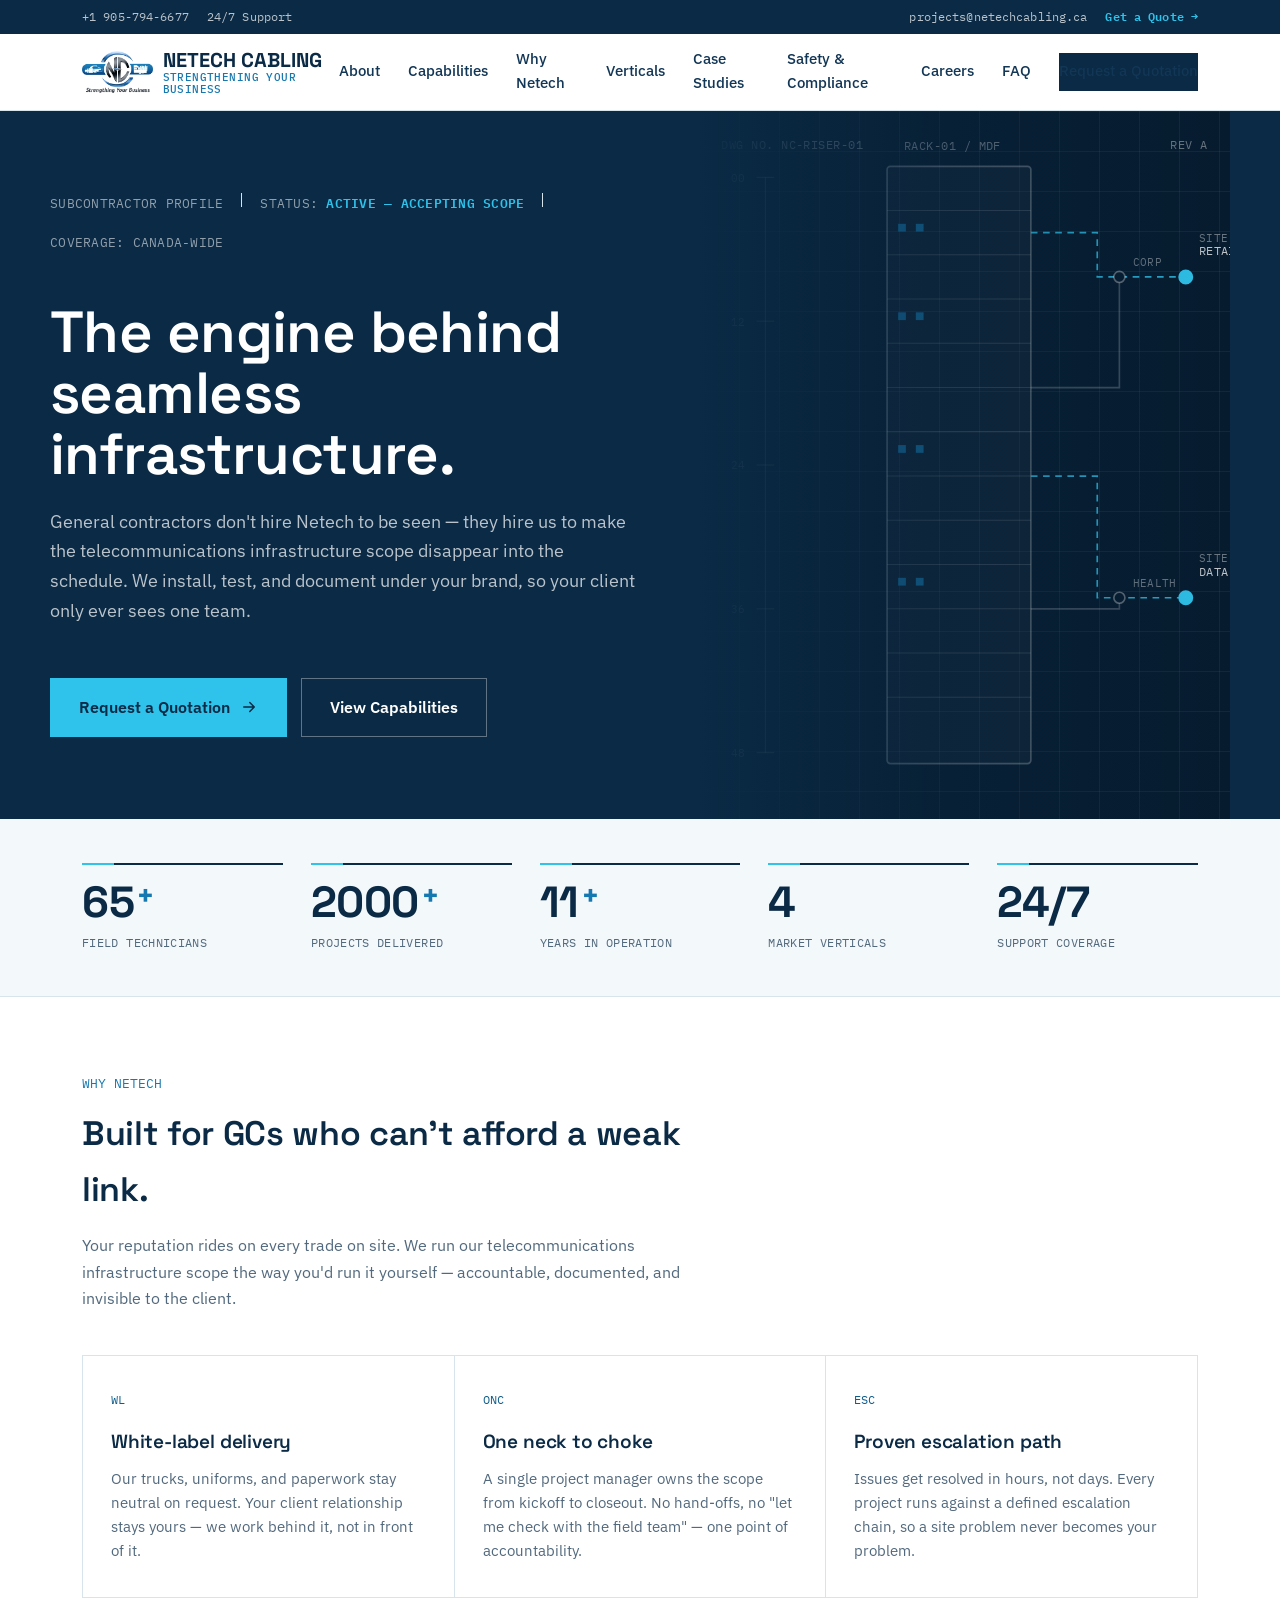
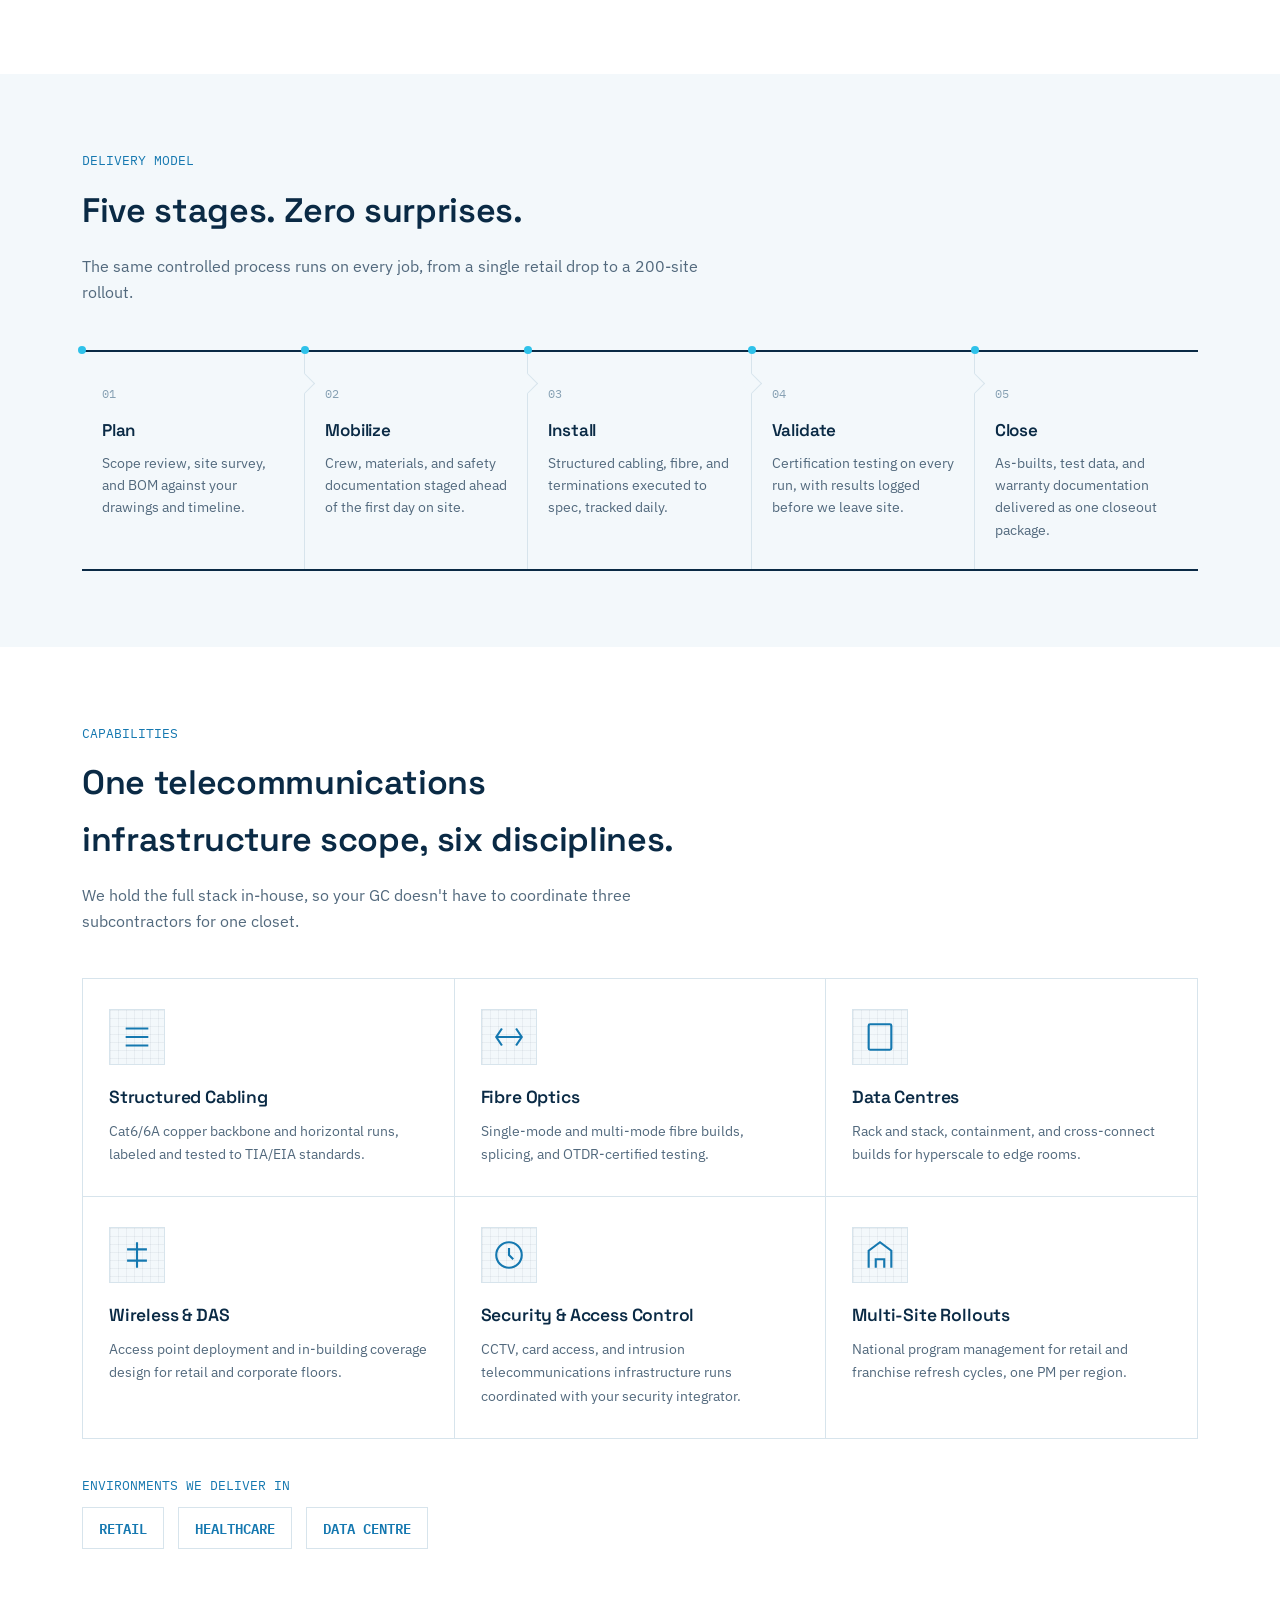
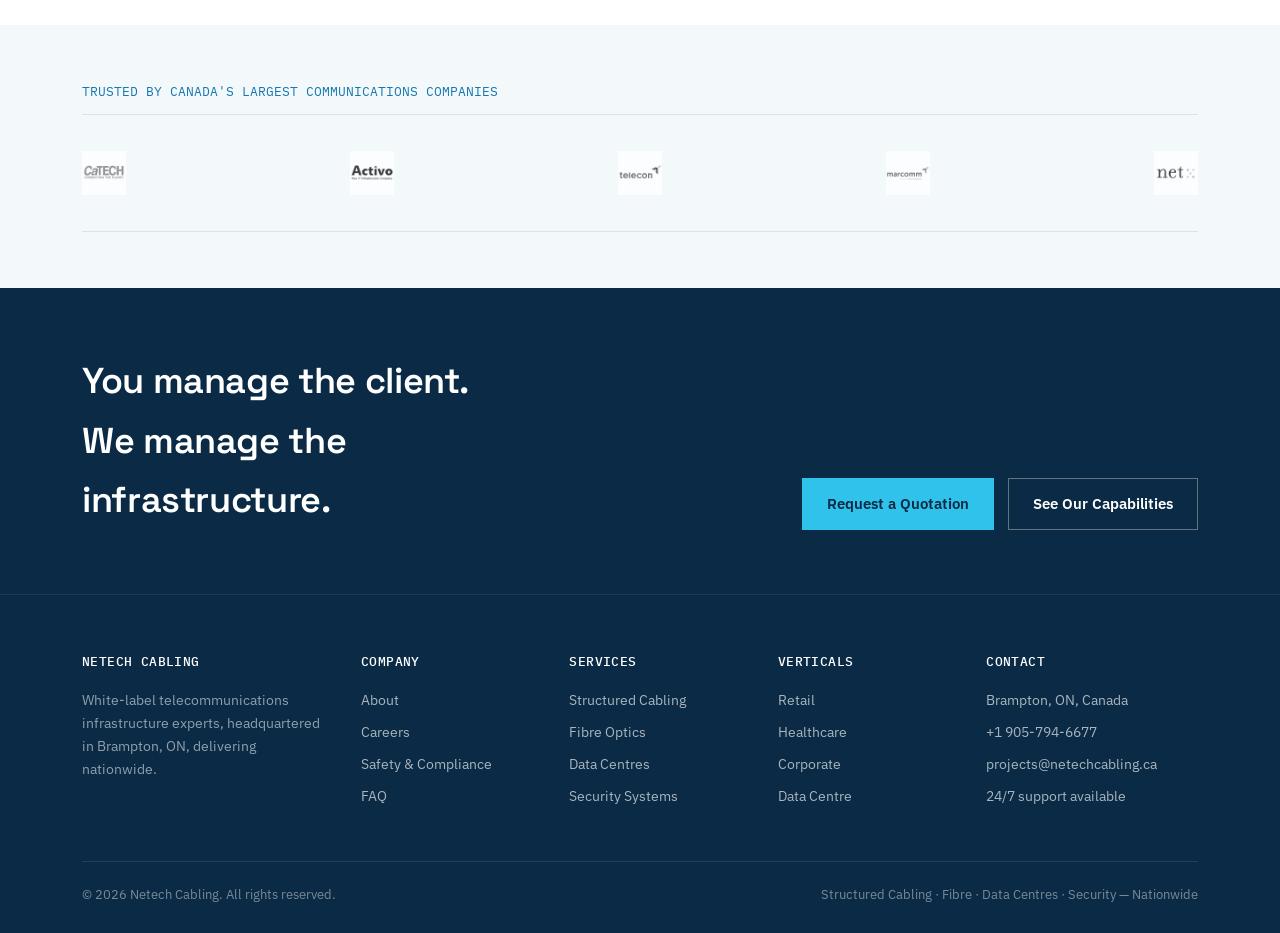
==== commit f64b70bc: "Add files via upload" ====
--- a/index.html
+++ b/index.html
@@ -110,15 +110,71 @@
         <a href="capabilities.html" class="btn btn-outline btn-lg">View Capabilities</a>
       </div>
     </div>
-    <div class="hero-visual">
-      <picture>
-        <source media="(min-width: 861px)" srcset="assets/photos/hero-rack.webp 1x, assets/photos/hero-rack@2x.webp 2x" type="image/webp">
-        <source media="(min-width: 861px)" srcset="assets/photos/hero-rack.jpg 1x, assets/photos/hero-rack@2x.jpg 2x">
-        <source srcset="assets/photos/hero-rack@2x.webp" type="image/webp">
-        <img src="assets/photos/hero-rack@2x.jpg" alt="Completed equipment rack with structured cabling and network switches installed by Netech" width="900" height="1125" loading="eager" fetchpriority="high">
-      </picture>
-      <div class="hero-visual-grid" aria-hidden="true"></div>
-      <div class="hero-visual-overlay" aria-hidden="true"></div>
+    <div class="hero-visual" aria-hidden="true">
+      <div class="hero-visual-grid"></div>
+      <svg class="hero-diagram" viewBox="0 0 480 640" xmlns="http://www.w3.org/2000/svg">
+        <text x="20" y="34" class="dwg-label">DWG NO. NC-RISER-01</text>
+        <text x="460" y="34" class="dwg-label" text-anchor="end">REV A</text>
+
+        <line x1="60" y1="60" x2="60" y2="580" class="dim-line"/>
+        <g class="dim-ticks">
+          <line x1="52" y1="60" x2="68" y2="60"/>
+          <line x1="52" y1="190" x2="68" y2="190"/>
+          <line x1="52" y1="320" x2="68" y2="320"/>
+          <line x1="52" y1="450" x2="68" y2="450"/>
+          <line x1="52" y1="580" x2="68" y2="580"/>
+        </g>
+        <text x="42" y="64" class="dwg-tick" text-anchor="end">00</text>
+        <text x="42" y="194" class="dwg-tick" text-anchor="end">12</text>
+        <text x="42" y="324" class="dwg-tick" text-anchor="end">24</text>
+        <text x="42" y="454" class="dwg-tick" text-anchor="end">36</text>
+        <text x="42" y="584" class="dwg-tick" text-anchor="end">48</text>
+
+        <rect x="170" y="50" width="130" height="540" rx="3" class="rack-frame"/>
+        <g class="rack-rungs">
+          <line x1="170" y1="90" x2="300" y2="90"/>
+          <line x1="170" y1="130" x2="300" y2="130"/>
+          <line x1="170" y1="170" x2="300" y2="170"/>
+          <line x1="170" y1="210" x2="300" y2="210"/>
+          <line x1="170" y1="250" x2="300" y2="250"/>
+          <line x1="170" y1="290" x2="300" y2="290"/>
+          <line x1="170" y1="330" x2="300" y2="330"/>
+          <line x1="170" y1="370" x2="300" y2="370"/>
+          <line x1="170" y1="410" x2="300" y2="410"/>
+          <line x1="170" y1="450" x2="300" y2="450"/>
+          <line x1="170" y1="490" x2="300" y2="490"/>
+          <line x1="170" y1="530" x2="300" y2="530"/>
+        </g>
+        <g class="rack-ports">
+          <rect x="180" y="102" width="7" height="7"/>
+          <rect x="196" y="102" width="7" height="7"/>
+          <rect x="180" y="182" width="7" height="7"/>
+          <rect x="196" y="182" width="7" height="7"/>
+          <rect x="180" y="302" width="7" height="7"/>
+          <rect x="196" y="302" width="7" height="7"/>
+          <rect x="180" y="422" width="7" height="7"/>
+          <rect x="196" y="422" width="7" height="7"/>
+        </g>
+        <text x="185" y="35" class="dwg-label">RACK-01 / MDF</text>
+
+        <path d="M300 110 H360 V150 H440" class="trace trace-active"/>
+        <path d="M300 250 H380 V150" class="trace"/>
+        <path d="M300 330 H360 V440 H440" class="trace trace-active"/>
+        <path d="M300 450 H380 V440" class="trace"/>
+
+        <circle cx="440" cy="150" r="6" class="node node-active"/>
+        <circle cx="380" cy="150" r="5" class="node"/>
+        <circle cx="440" cy="440" r="6" class="node node-active"/>
+        <circle cx="380" cy="440" r="5" class="node"/>
+
+        <text x="452" y="130" class="dwg-tag">RETAIL</text>
+        <text x="452" y="118" class="dwg-tag dwg-tag-dim">SITE 014</text>
+        <text x="392" y="140" class="dwg-tag dwg-tag-dim">CORP</text>
+        <text x="452" y="420" class="dwg-tag">DATA CENTRE</text>
+        <text x="452" y="408" class="dwg-tag dwg-tag-dim">SITE 022</text>
+        <text x="392" y="430" class="dwg-tag dwg-tag-dim">HEALTH</text>
+      </svg>
+      <div class="hero-visual-overlay"></div>
     </div>
   </div>
 </section>
@@ -212,47 +268,19 @@
     </div>
     <div class="cap-grid">
       <div class="cap-card">
-        <div class="cap-thumb">
-          <picture>
-            <source srcset="assets/photos/cap-structured-cabling.webp 1x, assets/photos/cap-structured-cabling@2x.webp 2x" type="image/webp">
-            <img src="assets/photos/cap-structured-cabling.jpg" srcset="assets/photos/cap-structured-cabling@2x.jpg 2x" alt="Labeled Cat6 patch cables organized and dressed in a network rack" width="400" height="300" loading="lazy">
-          </picture>
-          <div class="cap-thumb-overlay"></div>
-          <div class="ico-badge"><svg class="ico" viewBox="0 0 24 24" fill="none" stroke="currentColor" stroke-width="1.5"><path d="M4 6h16M4 12h16M4 18h16"/></svg></div>
-        </div>
+        <div class="ico-frame"><svg class="ico" viewBox="0 0 24 24" fill="none" stroke="currentColor" stroke-width="1.5"><path d="M4 6h16M4 12h16M4 18h16"/></svg></div>
         <h3>Structured Cabling</h3><p>Cat6/6A copper backbone and horizontal runs, labeled and tested to TIA/EIA standards.</p>
       </div>
       <div class="cap-card">
-        <div class="cap-thumb">
-          <picture>
-            <source srcset="assets/photos/cap-fibre-optics.webp 1x, assets/photos/cap-fibre-optics@2x.webp 2x" type="image/webp">
-            <img src="assets/photos/cap-fibre-optics.jpg" srcset="assets/photos/cap-fibre-optics@2x.jpg 2x" alt="Cisco network switch with labeled SFP fibre uplink ports installed by Netech" width="400" height="300" loading="lazy">
-          </picture>
-          <div class="cap-thumb-overlay"></div>
-          <div class="ico-badge"><svg class="ico" viewBox="0 0 24 24" fill="none" stroke="currentColor" stroke-width="1.5"><path d="M3 12h18M7 6l-4 6 4 6M17 6l4 6-4 6"/></svg></div>
-        </div>
+        <div class="ico-frame"><svg class="ico" viewBox="0 0 24 24" fill="none" stroke="currentColor" stroke-width="1.5"><path d="M3 12h18M7 6l-4 6 4 6M17 6l4 6-4 6"/></svg></div>
         <h3>Fibre Optics</h3><p>Single-mode and multi-mode fibre builds, splicing, and OTDR-certified testing.</p>
       </div>
       <div class="cap-card">
-        <div class="cap-thumb">
-          <picture>
-            <source srcset="assets/photos/cap-data-centres.webp 1x, assets/photos/cap-data-centres@2x.webp 2x" type="image/webp">
-            <img src="assets/photos/cap-data-centres.jpg" srcset="assets/photos/cap-data-centres@2x.jpg 2x" alt="Data centre rack with labeled patch panels and structured cable management" width="400" height="300" loading="lazy">
-          </picture>
-          <div class="cap-thumb-overlay"></div>
-          <div class="ico-badge"><svg class="ico" viewBox="0 0 24 24" fill="none" stroke="currentColor" stroke-width="1.5"><rect x="4" y="3" width="16" height="18" rx="1"/><path d="M8 7h.01M8 11h.01M8 15h.01"/></svg></div>
-        </div>
+        <div class="ico-frame"><svg class="ico" viewBox="0 0 24 24" fill="none" stroke="currentColor" stroke-width="1.5"><rect x="4" y="3" width="16" height="18" rx="1"/><path d="M8 7h.01M8 11h.01M8 15h.01"/></svg></div>
         <h3>Data Centres</h3><p>Rack and stack, containment, and cross-connect builds for hyperscale to edge rooms.</p>
       </div>
       <div class="cap-card">
-        <div class="cap-thumb">
-          <picture>
-            <source srcset="assets/photos/cap-wireless-das.webp 1x, assets/photos/cap-wireless-das@2x.webp 2x" type="image/webp">
-            <img src="assets/photos/cap-wireless-das.jpg" srcset="assets/photos/cap-wireless-das@2x.jpg 2x" alt="Netech technician certifying a ceiling-mounted wireless access point with a cable tester" width="400" height="300" loading="lazy">
-          </picture>
-          <div class="cap-thumb-overlay"></div>
-          <div class="ico-badge"><svg class="ico" viewBox="0 0 24 24" fill="none" stroke="currentColor" stroke-width="1.5"><path d="M12 3v18M5 8h14M5 16h14"/></svg></div>
-        </div>
+        <div class="ico-frame"><svg class="ico" viewBox="0 0 24 24" fill="none" stroke="currentColor" stroke-width="1.5"><path d="M12 3v18M5 8h14M5 16h14"/></svg></div>
         <h3>Wireless &amp; DAS</h3><p>Access point deployment and in-building coverage design for retail and corporate floors.</p>
       </div>
       <div class="cap-card">
@@ -260,14 +288,7 @@
         <h3>Security &amp; Access Control</h3><p>CCTV, card access, and intrusion telecommunications infrastructure runs coordinated with your security integrator.</p>
       </div>
       <div class="cap-card">
-        <div class="cap-thumb">
-          <picture>
-            <source srcset="assets/photos/cap-multisite.webp 1x, assets/photos/cap-multisite@2x.webp 2x" type="image/webp">
-            <img src="assets/photos/cap-multisite.jpg" srcset="assets/photos/cap-multisite@2x.jpg 2x" alt="Row of retail checkout lanes with point-of-sale terminals refreshed by Netech" width="400" height="300" loading="lazy">
-          </picture>
-          <div class="cap-thumb-overlay"></div>
-          <div class="ico-badge"><svg class="ico" viewBox="0 0 24 24" fill="none" stroke="currentColor" stroke-width="1.5"><path d="M4 21V9l8-6 8 6v12"/><path d="M9 21v-6h6v6"/></svg></div>
-        </div>
+        <div class="ico-frame"><svg class="ico" viewBox="0 0 24 24" fill="none" stroke="currentColor" stroke-width="1.5"><path d="M4 21V9l8-6 8 6v12"/><path d="M9 21v-6h6v6"/></svg></div>
         <h3>Multi-Site Rollouts</h3><p>National program management for retail and franchise refresh cycles, one PM per region.</p>
       </div>
     </div>
--- a/styles.css
+++ b/styles.css
@@ -286,16 +286,34 @@
 }
 .hero-content .lede{color:rgba(255,255,255,0.72);font-size:18px;max-width:54ch;margin-top:22px;}
 
-.hero-visual{position:relative;overflow:hidden;background:var(--ink-deep);height:100%;}
-.hero-visual picture, .hero-visual img{position:absolute;inset:0;width:100%;height:100%;object-fit:cover;}
+.hero-visual{position:relative;overflow:hidden;background:var(--ink-deep);}
 .hero-visual-grid{
   position:absolute;inset:0;
   background-image:
-    linear-gradient(rgba(255,255,255,0.06) 1px, transparent 1px),
-    linear-gradient(90deg, rgba(255,255,255,0.06) 1px, transparent 1px);
+    linear-gradient(rgba(255,255,255,0.05) 1px, transparent 1px),
+    linear-gradient(90deg, rgba(255,255,255,0.05) 1px, transparent 1px);
   background-size:40px 40px;
-  mix-blend-mode:overlay;
-}
+}
+.hero-diagram{position:relative;width:100%;height:100%;display:block;}
+.hero-diagram .dwg-label{font-family:var(--f-mono);font-size:11px;fill:rgba(255,255,255,0.4);letter-spacing:0.04em;}
+.hero-diagram .dwg-tick{font-family:var(--f-mono);font-size:10px;fill:rgba(255,255,255,0.32);}
+.hero-diagram .dim-line{stroke:rgba(255,255,255,0.22);stroke-width:1;}
+.hero-diagram .dim-ticks line{stroke:rgba(255,255,255,0.22);stroke-width:1;}
+.hero-diagram .rack-frame{fill:rgba(255,255,255,0.03);stroke:rgba(255,255,255,0.28);stroke-width:1.5;}
+.hero-diagram .rack-rungs line{stroke:rgba(255,255,255,0.14);stroke-width:1;}
+.hero-diagram .rack-ports rect{fill:var(--steel);opacity:0.8;}
+.hero-diagram .trace{fill:none;stroke:rgba(255,255,255,0.22);stroke-width:1.5;}
+.hero-diagram .trace-active{stroke:var(--signal);stroke-opacity:0.85;stroke-dasharray:6 5;animation:dash-flow 2.4s linear infinite;}
+.hero-diagram .node{fill:var(--ink-deep);stroke:rgba(255,255,255,0.35);stroke-width:1.5;}
+.hero-diagram .node-active{fill:var(--signal);stroke:var(--signal);}
+.hero-diagram .dwg-tag{font-family:var(--f-mono);font-size:11px;fill:rgba(255,255,255,0.75);letter-spacing:0.03em;}
+.hero-diagram .dwg-tag-dim{fill:rgba(255,255,255,0.4);font-size:9.5px;}
+
+@keyframes dash-flow{to{stroke-dashoffset:-22;}}
+@media (prefers-reduced-motion: reduce){
+  .hero-diagram .trace-active{animation:none;}
+}
+
 .hero-visual-overlay{
   position:absolute;inset:0;
   background:linear-gradient(90deg, var(--ink) 0%, rgba(10,42,69,0.35) 45%, rgba(10,42,69,0) 100%);
@@ -500,21 +518,6 @@
 .cap-card:hover .ico{color:var(--signal-deep);}
 .cap-card h3{font-size:17.5px;margin-bottom:8px;}
 .cap-card p{font-size:14px;margin:0;}
-
-.cap-thumb{
-  position:relative;aspect-ratio:4/3;overflow:hidden;
-  margin:-30px -26px 18px;background:var(--ink);
-}
-.cap-thumb img{width:100%;height:100%;object-fit:cover;display:block;transition:transform var(--dur-slow) var(--ease-out);}
-.cap-card:hover .cap-thumb img{transform:scale(1.05);}
-.cap-thumb-overlay{position:absolute;inset:0;background:linear-gradient(180deg,rgba(10,42,69,0.05) 55%,rgba(10,42,69,0.65) 100%);}
-.cap-thumb .ico-badge{
-  position:absolute;bottom:12px;left:14px;z-index:2;
-  width:34px;height:34px;display:flex;align-items:center;justify-content:center;
-  background:rgba(255,255,255,0.92);
-}
-.cap-thumb .ico-badge .ico{width:19px;height:19px;color:var(--ink);}
-.cap-card:hover .cap-thumb .ico-badge .ico{color:var(--steel);}
 @media (max-width:860px){.cap-grid{grid-template-columns:1fr 1fr;}}
 @media (max-width:560px){.cap-grid{grid-template-columns:1fr;}}
 
@@ -585,9 +588,6 @@
 }
 
 /* case study card */
-.cc-photo{position:relative;aspect-ratio:16/9;overflow:hidden;background:var(--ink);}
-.cc-photo img{width:100%;height:100%;object-fit:cover;display:block;transition:transform var(--dur-slow) var(--ease-out);}
-.case-card:hover .cc-photo img{transform:scale(1.04);}
 .case-card{
   border:1px solid var(--line);
   transition:transform var(--dur-base) var(--ease-out), box-shadow var(--dur-base) var(--ease-out), border-color var(--dur-base) var(--ease-out);
